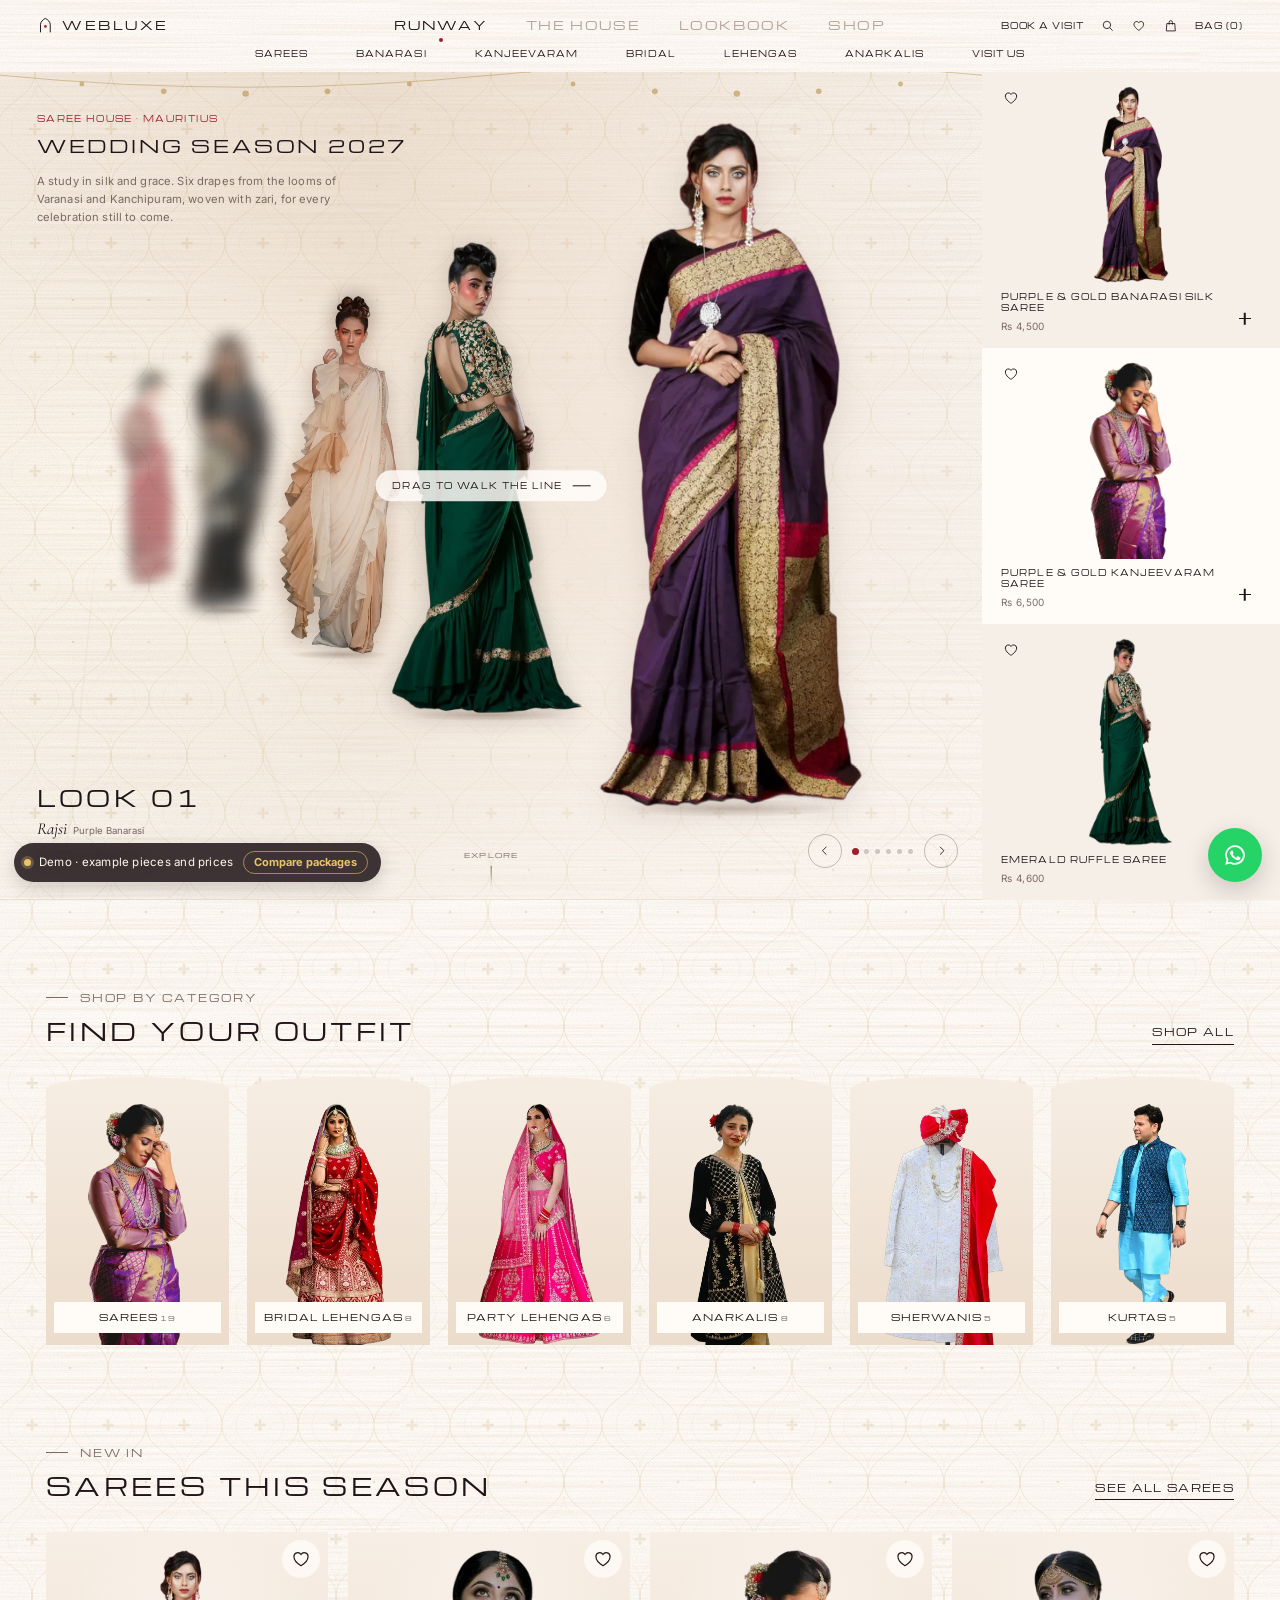
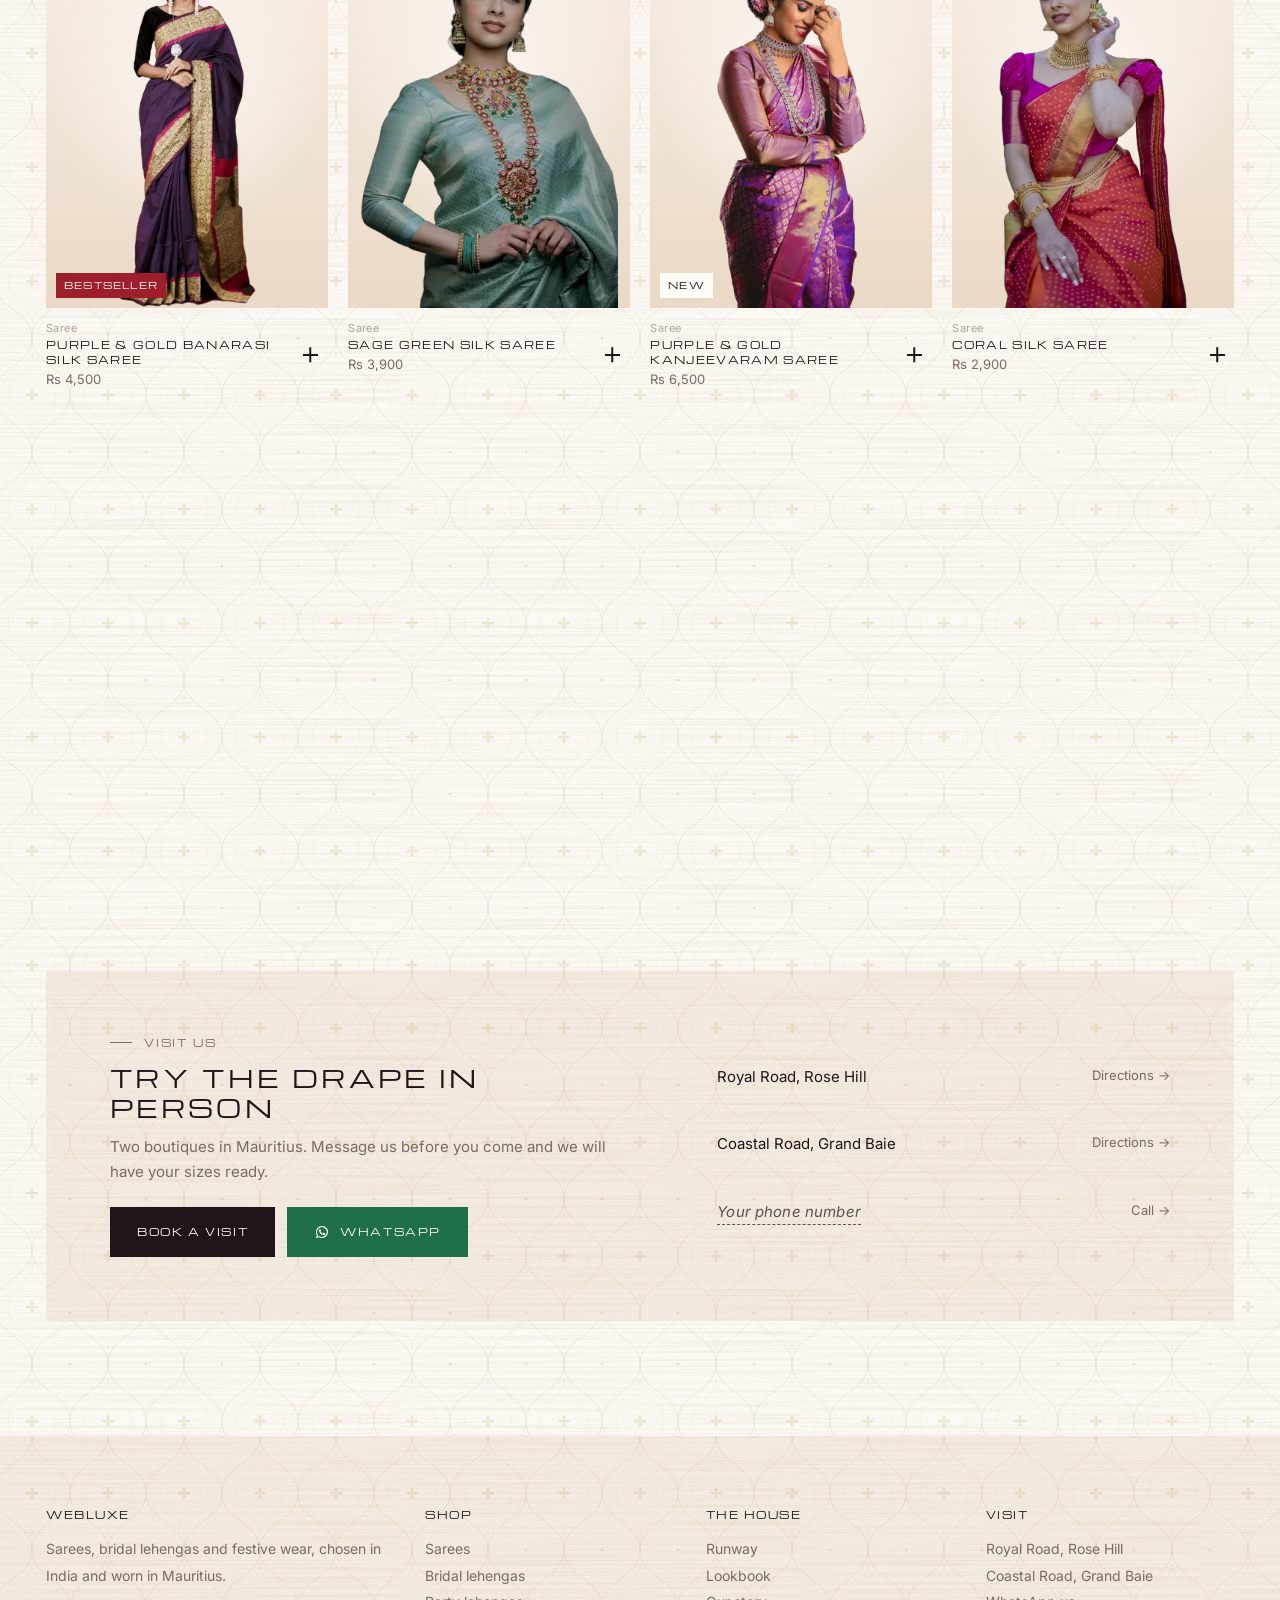
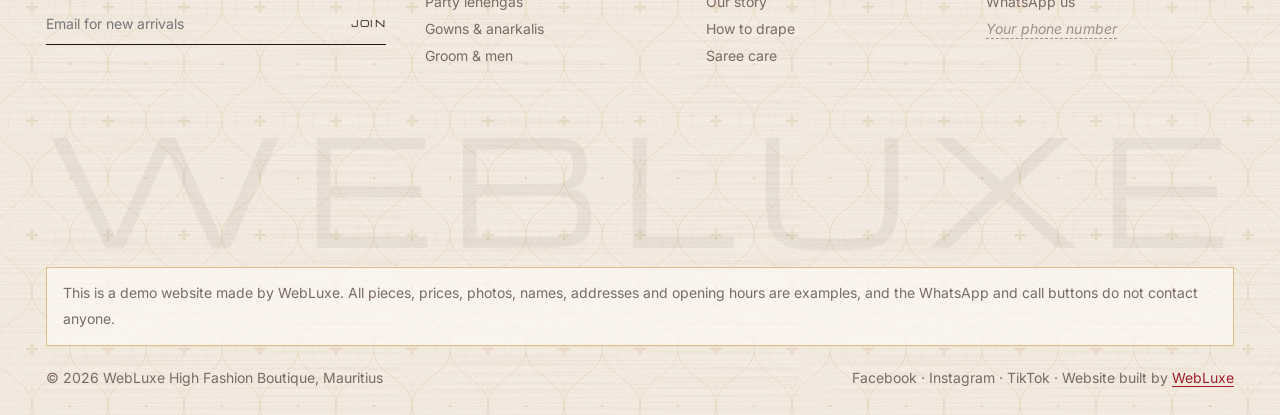
==== index.html @ 3e33f8d2 "WebLuxe High Fashion Boutique: signature demo Clothing-shop demo site for WebLuxe. All pieces, price" ====
<!doctype html>
<html lang="en">
<head>
<meta charset="utf-8">

<meta name="viewport" content="width=device-width,initial-scale=1,viewport-fit=cover">
<title>WebLuxe High Fashion Boutique | Saree House · Wedding Season 2027 Runway</title>
<meta name="description" content="A runway of sarees where six looks stand in a line into the distance and every drag brings the next one to the front. Banarasi, Kanjeevaram and silk sarees from WebLuxe, Mauritius.">
<meta name="theme-color" content="#fffcf8">
<meta property="og:title" content="WebLuxe High Fashion Boutique | Saree House · Wedding Season 2027 Runway">
<meta property="og:description" content="A runway of sarees where six looks stand in a line into the distance and every drag brings the next one to the front. Banarasi, Kanjeevaram and silk sarees from WebLuxe, Mauritius.">
<meta property="og:image" content="https://images.unsplash.com/photo-1721324807083-e9ddaa99310e?auto=format&fit=crop&w=1200&q=80">
<link rel="icon" href="data:image/svg+xml,%3Csvg xmlns='http://www.w3.org/2000/svg' viewBox='0 0 64 64'%3E%3Crect width='64' height='64' fill='%23fffcf8'/%3E%3Cpath d='M14 58V30C14 19 22 11 32 5c10 6 18 14 18 25v28' fill='none' stroke='%231f1418' stroke-width='3'/%3E%3Ccircle cx='32' cy='36' r='5' fill='%239e1f2c'/%3E%3C/svg%3E">
<link rel="preconnect" href="https://fonts.googleapis.com">
<link rel="preconnect" href="https://fonts.gstatic.com" crossorigin>
<link rel="preconnect" href="https://images.unsplash.com">
<link href="https://fonts.googleapis.com/css2?family=Cormorant+Garamond:ital,wght@0,500;1,500&family=Inter:wght@400;500&family=Michroma&display=swap" rel="stylesheet">
<link rel="stylesheet" href="assets/css/site.css">
<link rel="stylesheet" href="assets/css/fx.css">
<link rel="stylesheet" href="assets/css/tiers.css">
<style>
/* Runway: a line of saree looks */
.page{height:100svh;min-height:520px;max-height:1100px;display:grid;grid-template-rows:auto 1fr;background:var(--paper)}
main{position:relative;display:grid;grid-template-columns:1fr calc(372*var(--u));min-height:0}
.stage{position:relative;overflow:hidden;min-width:0;touch-action:pan-y;user-select:none;-webkit-user-select:none;cursor:none;outline:none;
  background:radial-gradient(60% 55% at 10% 52%,rgba(255,250,242,.9),transparent 70%),linear-gradient(transparent 60%,rgba(255,252,248,.72) 100%),linear-gradient(90deg,#f6ede3 0%,#efe2d4 38%,#f4e9de 62%,#faf4ee 100%)}
.stage:focus-visible{box-shadow:inset 0 0 0 2px var(--ink)}
.floor{position:absolute;left:0;right:0;bottom:0;height:42%;pointer-events:none;opacity:.5;
  background:repeating-linear-gradient(90deg,transparent 0 calc(120*var(--u)),rgba(176,138,62,.14) calc(120*var(--u)) calc(121*var(--u)));
  transform:perspective(calc(500*var(--u))) rotateX(62deg);transform-origin:12% 0;-webkit-mask:linear-gradient(transparent,#000 30%,#000 60%,transparent);mask:linear-gradient(transparent,#000 30%,#000 60%,transparent)}
.toran{position:absolute;left:0;right:0;top:0;height:calc(40*var(--u));pointer-events:none;color:var(--zari);opacity:.55}
.toran svg{width:100%;height:100%;display:block}
.line{position:absolute;inset:0;z-index:1}
.m{position:absolute;left:0;top:0;transform-origin:0 0;will-change:transform;cursor:none}
.m .a{position:absolute;inset:0;border-radius:50% 50% 0 0/29% 29% 0 0;overflow:hidden;background:#e8d9c8;box-shadow:0 30px 60px -30px rgba(70,40,30,.35)}
.m .a img{width:100%;height:100%;object-fit:cover;pointer-events:none;-webkit-user-drag:none;transition:opacity .8s}
.m .a img:not(.ok){opacity:0}
.m .a:after{content:"";position:absolute;inset:2.4%;border:2px solid rgba(255,238,205,.75);border-radius:50% 50% 0 0/28% 28% 0 0;border-bottom:0;pointer-events:none}
.m:before{content:"";position:absolute;left:4%;right:4%;bottom:-1.8%;height:3.6%;border-radius:50%;background:radial-gradient(closest-side,rgba(90,60,45,.28),transparent)}
.intro{position:absolute;z-index:2;left:calc(46*var(--u));top:calc(36*var(--u));width:calc(390*var(--u));pointer-events:none}
.intro .k{font-size:calc(9.5*var(--u));letter-spacing:.18em;color:var(--kumkum);margin-bottom:calc(12*var(--u))}
.intro h2{font-weight:400;font-size:calc(22*var(--u));line-height:1.2;letter-spacing:.16em;white-space:nowrap}
.intro p{margin-top:calc(16*var(--u));font-size:calc(14*var(--u));line-height:1.62;letter-spacing:.012em;color:var(--mid)}
.tag{position:absolute;z-index:2;left:calc(46*var(--u));bottom:calc(44*var(--u))}
.look{display:flex;font-size:calc(29*var(--u));line-height:calc(38*var(--u));letter-spacing:.14em;gap:.5em;pointer-events:none}
.win{height:calc(38*var(--u));overflow:hidden}
.roll{display:block;will-change:transform}
.roll b{display:block;font-weight:400;height:calc(38*var(--u))}
.lname{margin-top:calc(8*var(--u));font-family:'Cormorant Garamond',Georgia,serif;font-style:italic;font-size:calc(21*var(--u));line-height:1.2;color:var(--ink);transition:opacity .35s,transform .45s var(--ease);pointer-events:none}
.lname.out{opacity:0;transform:translateY(6px)}
.lname small{font-family:Inter,sans-serif;font-style:normal;font-size:calc(12*var(--u));color:var(--mid);margin-left:.6em}
.shop{display:inline-block;margin-top:calc(13*var(--u));font-size:calc(9.5*var(--u));letter-spacing:.14em;padding-bottom:calc(4*var(--u));border-bottom:1px solid currentColor;transition:color .2s}
.shop:hover{color:var(--kumkum)}
.ctrl{position:absolute;z-index:3;right:calc(30*var(--u));bottom:calc(40*var(--u));display:flex;align-items:center;gap:calc(14*var(--u));font-size:calc(9.5*var(--u));letter-spacing:.14em;cursor:auto}
.ctrl button{width:calc(40*var(--u));height:calc(40*var(--u));min-width:34px;min-height:34px;border:1px solid rgba(31,20,24,.25);border-radius:50%;display:grid;place-items:center;transition:background .2s,color .2s,border-color .2s}
.ctrl button:hover{background:var(--ink);color:var(--paper);border-color:var(--ink)}
.ctrl svg{width:42%;height:42%;fill:none;stroke:currentColor;stroke-width:1.6}
.dots{display:flex;gap:6px}
.dots i{width:5px;height:5px;border-radius:50%;background:rgba(31,20,24,.2);transition:background .3s,transform .3s}
.dots i.on{background:var(--kumkum);transform:scale(1.4)}
.hint{position:absolute;z-index:3;left:50%;top:50%;transform:translate(-50%,-50%);font-size:calc(9.5*var(--u));letter-spacing:.18em;color:var(--ink);background:rgba(255,252,248,.85);padding:10px 16px;border-radius:99px;pointer-events:none;transition:opacity .6s;white-space:nowrap;display:flex;gap:10px;align-items:center}
.hint.gone{opacity:0}
.hint i{width:18px;height:1px;background:currentColor;position:relative;animation:nudge 1.6s ease-in-out infinite}
@keyframes nudge{50%{transform:translateX(6px)}}
.ring{position:absolute;z-index:4;left:0;top:0;width:calc(46*var(--u));height:calc(46*var(--u));margin:calc(-23*var(--u)) 0 0 calc(-23*var(--u));border:calc(2.5*var(--u)) solid var(--ink);border-radius:99px;pointer-events:none;opacity:0;
  display:grid;place-items:center;font-family:Michroma,sans-serif;font-size:calc(8*var(--u));letter-spacing:.14em;color:var(--ink);
  transition:width .22s var(--ease),height .22s var(--ease),margin .22s var(--ease),opacity .2s,border-color .2s}
.ring.show{opacity:1}
.ring span{opacity:0;transition:opacity .2s}
.ring.drag{width:calc(84*var(--u));height:calc(34*var(--u));margin:calc(-17*var(--u)) 0 0 calc(-42*var(--u))}
.ring.view{width:calc(70*var(--u));height:calc(70*var(--u));margin:calc(-35*var(--u)) 0 0 calc(-35*var(--u));border-color:var(--kumkum)}
.ring.view span{opacity:1}
.rail{position:relative;overflow:hidden;background:#f6efe7;min-height:0;touch-action:none}
.card{position:absolute;left:0;top:0;width:100%;display:flex;flex-direction:column;padding:calc(18*var(--u)) calc(24*var(--u)) calc(18*var(--u));will-change:transform;background:#f6efe7}
.card.alt{background:var(--paper)}
.card .fav{left:calc(16*var(--u));top:calc(12*var(--u));right:auto;width:calc(36*var(--u));height:calc(36*var(--u));min-width:32px;min-height:32px}
.card .fav svg{width:calc(20*var(--u));height:calc(20*var(--u))}
.shot{flex:1;min-height:0;display:block;position:relative;margin:0 calc(34*var(--u))}
.shot img{position:absolute;inset:0;width:100%;height:100%;object-fit:cover;border-radius:50% 50% 0 0/34% 34% 0 0;-webkit-user-drag:none;transition:transform .8s var(--ease)}
.shot:hover img{transform:scale(1.03)}
.card .meta{display:grid;grid-template-columns:1fr auto;align-items:end;margin-top:calc(10*var(--u))}
.card .meta h3{font-weight:400;font-size:calc(9.5*var(--u));letter-spacing:.14em;line-height:1.5}
.card .meta span{display:block;grid-column:1;margin-top:calc(6*var(--u));font-size:calc(12.5*var(--u));color:var(--mid);letter-spacing:.03em}
.card .add{grid-row:1/3;width:calc(30*var(--u));height:calc(30*var(--u));min-width:30px;min-height:30px}
.card .add:before,.card .add:after{width:calc(15*var(--u));margin-left:calc(-7.5*var(--u))}
.wait{position:fixed;inset:0;z-index:60;background:#f6ede3;transition:opacity .6s,visibility 0s .6s;display:grid;place-items:center;pointer-events:none}
.wait.gone{opacity:0;visibility:hidden}
.wait div{text-align:center;font-size:13px;letter-spacing:.28em}
.wait svg{width:46px;height:46px;margin:0 auto 18px;color:var(--ink)}
.wait em{display:block;width:120px;height:1px;margin:18px auto 0;background:rgba(31,20,24,.12);overflow:hidden;position:relative}
.wait em:after{content:"";position:absolute;inset:0;background:var(--kumkum);transform-origin:0;animation:load 1.6s var(--ease) infinite}
@keyframes load{0%{transform:scaleX(0)}60%{transform:scaleX(1)}100%{transform:scaleX(1);opacity:0}}
@media (max-width:820px){
  main{grid-template-columns:1fr;grid-template-rows:1fr 200px}
  .stage,.m{cursor:auto}.ring{display:none}
  .toran{height:26px}
  .intro{left:16px;top:16px;width:calc(100% - 32px)}
  .intro .k{font-size:9px;margin-bottom:8px}
  .intro h2{font-size:16px;white-space:normal;max-width:12em}
  .intro p{display:none}
  .tag{left:16px;bottom:16px}
  .look{font-size:22px;line-height:30px}.win,.roll b{height:30px}
  .lname{font-size:19px;margin-top:4px}.lname small{display:none}
  .shop{font-size:9px;margin-top:10px;padding:8px 0 4px}
  .ctrl{right:12px;bottom:14px;gap:10px}
  .ctrl .dots{display:none}
  .ctrl button{width:40px;height:40px;background:rgba(255,252,248,.7)}
  .hint{font-size:9px;top:46%}
  .card{width:164px;height:100%;padding:12px 10px 12px}
  .card .fav{left:6px;top:6px}
  .shot{margin:0 10px}
  .card .meta h3{font-size:8.5px}
  .card .meta span{font-size:12px}
}
@media (max-width:820px) and (max-height:640px){main{grid-template-rows:1fr 170px}.card{width:140px}}
@media (min-width:821px) and (max-height:620px){.intro p{display:none}}

.cue{position:absolute;z-index:3;left:50%;bottom:calc(16*var(--u));transform:translateX(-50%);display:flex;flex-direction:column;align-items:center;gap:6px;font-size:calc(8.5*var(--u));letter-spacing:.18em;color:var(--mid);cursor:pointer}
.cue i{width:1px;height:calc(26*var(--u));background:linear-gradient(var(--mid),transparent);animation:cue 1.8s ease-in-out infinite}
@keyframes cue{0%{transform:scaleY(0);transform-origin:top}50%{transform:scaleY(1);transform-origin:top}51%{transform-origin:bottom}100%{transform:scaleY(0);transform-origin:bottom}}
.tag .shop{display:inline-flex;align-items:center;gap:.8em}
@media (max-width:820px){
  .page{height:calc(100svh - var(--tab));min-height:480px}
  .rail{touch-action:pan-y}
  .cue{display:none}
  .tag .shop{background:var(--ink);color:var(--paper);border:0;padding:12px 16px;margin-top:12px;font-size:9px}
}
.hint-m{display:none}
@media (max-width:820px){.hint-d{display:none}.hint-m{display:inline}}
/* a cut-out model stands on the line  */
.m.cut .ci{display:block;position:relative;width:100%;height:100%;object-fit:contain;object-position:50% 100%;pointer-events:none;-webkit-user-drag:none;
  filter:drop-shadow(0 18px 24px rgba(70,40,30,.12))}
.m.cut:before{left:10%;right:10%;bottom:-1.2%;height:2.6%}
.m.cut .cb{position:absolute;max-width:none;object-fit:fill;pointer-events:none;opacity:0;-webkit-user-drag:none}
.m.cut{will-change:transform}
.shot img.cutimg{border-radius:0;transform-origin:50% 100%}
.card .shot:has(.cutimg){background:none}
</style>
</head>
<body data-page="runway">
<div class="page">
  <a class="skip" href="#content">Skip to content</a>
<header class="hdr">
    <div class="r1">
      <a class="brand wide" href="index.html" aria-label="WebLuxe High Fashion Boutique, home"><svg viewBox="0 0 24 24" aria-hidden="true"><path d="M5 22V11c0-4 3.2-7 7-9 3.8 2 7 5 7 9v11" fill="none" stroke="currentColor" stroke-width="1.4"/><circle cx="12" cy="13.5" r="1.9" fill="#9e1f2c"/></svg>WebLuxe</a>
      <nav class="tabs wide" aria-label="Sections"><a class="on" aria-current="page" href="index.html">Runway</a><a href="house.html">The House</a><a href="lookbook.html">Lookbook</a><a href="shop.html">Shop</a></nav>
      <div class="acct wide">
        <a class="hide-m" href="visit.html">Book a visit</a>
        <button class="search-btn" aria-label="Search sarees"><svg viewBox="0 0 24 24"><circle cx="10.5" cy="10.5" r="6.5"/><path d="m15.5 15.5 5 5"/></svg></button>
        <a class="hide-m" href="bag.html#saved" aria-label="Saved pieces"><svg viewBox="0 0 24 24"><path d="M12 20S3.5 15 3.5 9A4.6 4.6 0 0 1 12 6.6 4.6 4.6 0 0 1 20.5 9C20.5 15 12 20 12 20Z"/></svg></a>
        <a class="hide-m" href="bag.html" aria-label="Bag"><svg viewBox="0 0 24 24"><path d="M5 8h14l1 13H4Z"/><path d="M9 10V6a3 3 0 0 1 6 0v4"/></svg></a>
        <a class="cartlink" href="bag.html">Bag (<b data-cart>0</b>)</a>
        <button class="menu-btn" aria-label="Open menu" aria-expanded="false" aria-controls="drawer"><i></i><i></i></button>
      </div>
    </div>
    <nav class="r2 wide" aria-label="Departments"><a href="shop.html?f=saree">Sarees</a><a href="shop.html?q=banarasi">Banarasi</a><a href="shop.html?q=kanjeevaram">Kanjeevaram</a><a href="shop.html?f=bridal">Bridal</a><a href="shop.html?f=lehenga">Lehengas</a><a href="shop.html?f=gown">Anarkalis</a><a href="visit.html">Visit us</a></nav>
</header>
  <main id="content">
    <section class="stage" id="stage" aria-roledescription="carousel" aria-label="Runway looks. Drag, scroll or use the arrow keys to change look." tabindex="0">
      <div class="floor" aria-hidden="true"></div>
      <div class="toran" aria-hidden="true"><svg viewBox="0 0 1200 40" preserveAspectRatio="none"><path d="M0 4 Q300 34 600 4 T1200 4" fill="none" stroke="currentColor" stroke-width="1"/><g fill="currentColor"><circle cx="100" cy="15" r="3"/><circle cx="200" cy="24" r="3.5"/><circle cx="300" cy="27" r="4"/><circle cx="400" cy="24" r="3.5"/><circle cx="500" cy="15" r="3"/><circle cx="700" cy="15" r="3"/><circle cx="800" cy="24" r="3.5"/><circle cx="900" cy="27" r="4"/><circle cx="1000" cy="24" r="3.5"/><circle cx="1100" cy="15" r="3"/></g></svg></div>
      <div class="line" id="line"></div>
      <div class="intro">
        <p class="k wide">Saree House · Mauritius</p>
        <h2 class="wide">Wedding Season 2027</h2>
        <p>A study in silk and grace. Six drapes from the looms of Varanasi and Kanchipuram, woven with zari, for every celebration still to come.</p>
      </div>
      <div class="tag">
        <div class="look wide" aria-live="polite" aria-atomic="true"><span>Look</span><span class="win"><span class="roll" id="roll"></span></span></div>
        <p class="lname" id="lname"></p>
        <a class="shop wide" id="shopLook" href="lookbook.html#look-1">Shop the look <span aria-hidden="true">&rarr;</span></a>
      </div>
      <div class="ctrl wide">
        <button id="prev" aria-label="Previous look"><svg viewBox="0 0 24 24"><path d="M15 5l-7 7 7 7"/></svg></button>
        <div class="dots" id="dots" aria-hidden="true"></div>
        <button id="next" aria-label="Next look"><svg viewBox="0 0 24 24"><path d="M9 5l7 7-7 7"/></svg></button>
      </div>
      <div class="hint wide" id="hint" aria-hidden="true"><span class="hint-d">Drag to walk the line</span><span class="hint-m">Swipe for the next look</span> <i></i></div>
      <a class="cue wide" href="#explore" aria-label="Scroll to explore">Explore<i></i></a>
      <div class="ring" id="ring" aria-hidden="true"><span>View</span></div>
    </section>
    <aside class="rail" id="rail" aria-label="Pieces in this look"></aside>
  </main>
</div>
<div class="explore" id="explore">
  <div class="wrap">
    <div class="ex-head"><div><p class="eyebrow">Shop by category</p><h2 class="h2">Find your outfit</h2></div><a class="link" href="shop.html">Shop all</a></div>
    <div class="cats" id="cats"></div>
  </div>
  <div class="wrap" style="margin-top:clamp(56px,8vw,100px)">
    <div class="ex-head"><div><p class="eyebrow">New in</p><h2 class="h2">Sarees this season</h2></div><a class="link" href="shop.html?f=saree">See all sarees</a></div>
    <div class="strip" id="strip"></div>
  </div>
  <div class="wrap">
    <section class="visit-band" aria-labelledby="vb">
      <div><p class="eyebrow">Visit us</p><h2 class="h2" id="vb" style="margin-top:12px">Try the drape in person</h2>
        <p class="copy" style="margin-top:12px">Two boutiques in Mauritius. Message us before you come and we will have your sizes ready.</p>
        <div class="row"><a class="btn" href="visit.html">Book a visit</a><a class="btn wa" href="https://wa.me/" target="_blank" rel="noopener"><svg viewBox="0 0 24 24" aria-hidden="true"><path fill="currentColor" d="M12 3a9 9 0 0 0-7.8 13.5L3 21l4.6-1.2A9 9 0 1 0 12 3Zm0 16.4a7.4 7.4 0 0 1-3.8-1l-.3-.2-2.7.7.7-2.6-.2-.3A7.4 7.4 0 1 1 12 19.4Zm4.1-5.5c-.2-.1-1.3-.7-1.5-.7s-.4-.1-.5.1-.6.7-.7.9-.3.2-.5 0a6 6 0 0 1-3-2.6c-.2-.4.2-.4.7-1.3a.4.4 0 0 0 0-.4l-.7-1.6c-.2-.4-.4-.4-.5-.4h-.5a.9.9 0 0 0-.6.3 2.7 2.7 0 0 0-.8 2 4.6 4.6 0 0 0 1 2.4 10.6 10.6 0 0 0 4 3.6c1.5.6 2.1.7 2.8.6a2.4 2.4 0 0 0 1.6-1.1 2 2 0 0 0 .1-1.1c0-.2-.2-.2-.4-.3Z"/></svg> WhatsApp</a></div></div>
      <ul><li><span>Royal Road, Rose Hill</span><a href="https://www.google.com/maps/search/?api=1&query=Rose+Hill+Mauritius" target="_blank" rel="noopener">Directions &rarr;</a></li>
        <li><span>Coastal Road, Grand Baie</span><a href="https://www.google.com/maps/search/?api=1&query=Grand+Baie+Mauritius" target="_blank" rel="noopener">Directions &rarr;</a></li>
        <li><span class="ph-num">Your phone number</span><a href="tel:">Call &rarr;</a></li></ul>
    </section>
  </div>
</div>
<footer class="foot">
    <div class="wrap">
        <div class="cols">
            <div>
                <h4>WebLuxe</h4>
                <p>Sarees, bridal lehengas and festive wear, chosen in India and worn in Mauritius.</p>
                <form class="news" novalidate><label class="sr" for="nl">Email for new arrivals</label><input id="nl" type="email" placeholder="Email for new arrivals"><button>Join</button></form>
            </div>
            <div><h4>Shop</h4><ul><li><a href="shop.html?f=saree">Sarees</a></li><li><a href="shop.html?f=bridal">Bridal lehengas</a></li><li><a href="shop.html?f=lehenga">Party lehengas</a></li><li><a href="shop.html?f=gown">Gowns &amp; anarkalis</a></li><li><a href="shop.html?f=groom">Groom &amp; men</a></li></ul></div>
            <div><h4>The House</h4><ul><li><a href="index.html">Runway</a></li><li><a href="lookbook.html">Lookbook</a></li><li><a href="house.html">Our story</a></li><li><a href="house.html#drapes">How to drape</a></li><li><a href="house.html#care">Saree care</a></li></ul></div>
            <div><h4>Visit</h4><ul><li><a href="visit.html">Royal Road, Rose Hill</a></li><li><a href="visit.html">Coastal Road, Grand Baie</a></li><li><a href="https://wa.me/" target="_blank" rel="noopener">WhatsApp us</a></li><li><a href="tel:"><span class="ph-num">Your phone number</span></a></li></ul></div>
        </div>
        <p class="word" aria-hidden="true">WebLuxe</p>
        <p class="demo-note">This is a demo website made by WebLuxe. All pieces, prices, photos, names, addresses and opening hours are examples, and the WhatsApp and call buttons do not contact anyone.</p>
        <div class="base"><p>&copy; <span data-year>2026</span> WebLuxe High Fashion Boutique, Mauritius</p><p><a href="https://www.facebook.com/" target="_blank" rel="noopener">Facebook</a> · <a href="https://www.instagram.com/" target="_blank" rel="noopener">Instagram</a> · <a href="https://www.tiktok.com/" target="_blank" rel="noopener">TikTok</a> · Website built by <a class="credit" href="https://webluxe.github.io/WebLuxe/" target="_blank" rel="noopener">WebLuxe</a></p></div>
    </div>
</footer>
<a class="wa-float" href="https://wa.me/" target="_blank" rel="noopener" aria-label="Chat on WhatsApp"><svg viewBox="0 0 24 24" aria-hidden="true"><path fill="currentColor" d="M12 3a9 9 0 0 0-7.8 13.5L3 21l4.6-1.2A9 9 0 1 0 12 3Zm0 16.4a7.4 7.4 0 0 1-3.8-1l-.3-.2-2.7.7.7-2.6-.2-.3A7.4 7.4 0 1 1 12 19.4Zm4.1-5.5c-.2-.1-1.3-.7-1.5-.7s-.4-.1-.5.1-.6.7-.7.9-.3.2-.5 0a6 6 0 0 1-3-2.6c-.2-.4.2-.4.7-1.3a.4.4 0 0 0 0-.4l-.7-1.6c-.2-.4-.4-.4-.5-.4h-.5a.9.9 0 0 0-.6.3 2.7 2.7 0 0 0-.8 2 4.6 4.6 0 0 0 1 2.4 10.6 10.6 0 0 0 4 3.6c1.5.6 2.1.7 2.8.6a2.4 2.4 0 0 0 1.6-1.1 2 2 0 0 0 .1-1.1c0-.2-.2-.2-.4-.3Z"/></svg></a>
<div class="wait" id="wait" aria-hidden="true"><i class="wl"></i><i class="wr"></i><div class="wc"><svg viewBox="0 0 24 24"><path d="M5 22V11c0-4 3.2-7 7-9 3.8 2 7 5 7 9v11" fill="none" stroke="currentColor" stroke-width="1.1"/><circle cx="12" cy="13.5" r="1.9" fill="#9e1f2c"/></svg><span class="wide wword">WebLuxe</span><em></em></div></div>
<nav class="drawer" id="drawer" aria-label="Menu" aria-hidden="true">
    <div class="big"><a class="wide on" href="index.html">Runway<small>Six looks</small></a><a class="wide" href="house.html">The House<small>Our story & craft</small></a><a class="wide" href="lookbook.html">Lookbook<small>Wedding Season 2027</small></a><a class="wide" href="shop.html">Shop<small>Every saree</small></a><a class="wide" href="visit.html">Visit us<small>Two boutiques</small></a></div>
    <div class="small"><a class="wide" href="shop.html?q=banarasi">Banarasi</a><a class="wide" href="shop.html?q=kanjeevaram">Kanjeevaram</a><a class="wide" href="shop.html?f=bridal">Bridal</a><a class="wide" href="shop.html?f=lehenga">Lehengas</a><a class="wide" href="shop.html?f=gown">Anarkalis</a></div>
    <div class="dfoot">
        <a href="https://wa.me/" target="_blank" rel="noopener">WhatsApp us</a>
        <span>Royal Road, Rose Hill · Coastal Road, Grand Baie</span>
    </div>
</nav>
<div class="search" id="search" aria-hidden="true">
    <form action="shop.html" role="search">
        <label class="wide" for="sq">Search the saree house</label>
        <div class="row"><input id="sq" name="q" type="search" placeholder="Banarasi, red, bridal lehenga…" autocomplete="off"><button class="x" type="button" aria-label="Close search"><svg viewBox="0 0 24 24" class="ico"><path d="M6 6l12 12M18 6 6 18"/></svg></button></div>
        <div class="hint"><a href="shop.html?f=saree">Sarees</a><a href="shop.html?q=banarasi">Banarasi</a><a href="shop.html?q=kanjeevaram">Kanjeevaram</a><a href="shop.html?f=bridal">Bridal lehengas</a><a href="shop.html?f=gown">Anarkalis</a><a href="shop.html?f=groom">Sherwanis</a></div>
    </form>
</div>
<div class="toast" id="toast" role="status" aria-live="polite"></div>
<nav class="tabbar" aria-label="Main"><a href="index.html" class="on" aria-current="page"><svg viewBox="0 0 24 24" aria-hidden="true"><path d="M5 21V10.5C5 6.5 8.2 4 12 2.5c3.8 1.5 7 4 7 8V21"/><circle cx="12" cy="12.5" r="1.6" fill="currentColor" stroke="none"/></svg><span>Home</span></a><a href="shop.html"><svg viewBox="0 0 24 24" aria-hidden="true"><path d="M4 4h7v9H4zM13 4h7v5h-7zM13 11h7v9h-7zM4 15h7v5H4z"/></svg><span>Shop</span></a><a href="lookbook.html"><svg viewBox="0 0 24 24" aria-hidden="true"><path d="M12 3c2.5 3 2.5 6 0 9-2.5-3-2.5-6 0-9Z"/><path d="M12 12c3 2.5 6 2.5 9 0-3-2.5-6-2.5-9 0Z"/><path d="M12 12c-3 2.5-6 2.5-9 0 3-2.5 6-2.5 9 0Z"/><path d="M12 12v9"/></svg><span>Looks</span></a><a href="visit.html"><svg viewBox="0 0 24 24" aria-hidden="true"><path d="M12 21s-6-6.2-6-11a6 6 0 0 1 12 0c0 4.8-6 11-6 11Z"/><circle cx="12" cy="10" r="2.2"/></svg><span>Visit</span></a><a href="bag.html"><svg viewBox="0 0 24 24" aria-hidden="true"><path d="M5 8h14l1 13H4Z"/><path d="M9 10V6a3 3 0 0 1 6 0v4"/></svg><b data-cart>0</b><span>Bag</span></a></nav>
<script src="assets/js/cut.js"></script>
<script src="assets/js/data.js"></script>
<script src="assets/js/site.js"></script>
<script src="assets/js/fx.js"></script>
<script src="assets/js/tiers.js"></script>
<script src="assets/js/runway.js"></script>
</body>
</html>
---- assets/css/site.css ----
/* =============================================================================
   WebLuxe High Fashion Boutique: shared styles for every page
   --u is one design
   pixel on a 1600 x 900 board.
   ============================================================================= */
:root{
  --u:max(.8px,min(calc(100vw/1600),calc(100vh/900)));
  --ink:#1f1418;--mid:#7b6a64;--dim:#b2a39b;--line:#ece1d6;--haze:#f6eee5;--paper:#fffcf8;
  --kumkum:#9e1f2c;--zari:#b08a3e;--zari-l:#d9bf86;--rose:#d8a7a0;
  --gut:clamp(16px,4vw,46px);--max:1320px;
  --ease:cubic-bezier(.2,.8,.2,1);
}
*{box-sizing:border-box;margin:0;padding:0}
html{background:var(--paper);-webkit-text-size-adjust:100%}
body{font-family:Inter,system-ui,sans-serif;color:var(--ink);background:var(--paper);-webkit-font-smoothing:antialiased;line-height:1.5}
img{display:block;max-width:100%}
a{color:inherit;text-decoration:none}
button,input,select,textarea{font:inherit;color:inherit}
button{background:none;border:0;cursor:pointer}
ul,ol{list-style:none}
.wide{font-family:Michroma,sans-serif;text-transform:uppercase}
.serif{font-family:'Cormorant Garamond',Georgia,serif;font-weight:500}
.sr{position:absolute;width:1px;height:1px;overflow:hidden;clip:rect(0 0 0 0);white-space:nowrap}
button:focus-visible,a:focus-visible,input:focus-visible,select:focus-visible,textarea:focus-visible,[tabindex]:focus-visible{outline:2px solid var(--ink);outline-offset:3px}
.skip{position:fixed;left:12px;top:-60px;z-index:99;background:var(--ink);color:var(--paper);padding:10px 14px;font-size:13px}
.skip:focus{top:12px}

/* ------------------------------------------------------------------ header */
.hdr{position:relative;z-index:30;background:var(--paper);padding:calc(20*var(--u)) calc(46*var(--u)) calc(15*var(--u))}
.hdr.stick{position:sticky;top:0;transition:box-shadow .3s}
.hdr.stick.scrolled{box-shadow:0 1px 0 var(--line)}
.r1{display:grid;grid-template-columns:1fr auto 1fr;align-items:center}
.brand{font-size:calc(15.5*var(--u));letter-spacing:.2em;display:inline-flex;align-items:center;gap:.7em;justify-self:start}
.brand svg{width:1.35em;height:1.35em;flex:none}
.tabs{display:flex;gap:calc(48*var(--u));font-size:calc(14.5*var(--u));letter-spacing:.14em;color:var(--dim)}
.tabs a{transition:color .25s;position:relative}
.tabs a:hover,.tabs .on{color:var(--ink)}
.tabs .on:after{content:"";position:absolute;left:50%;bottom:-.7em;width:4px;height:4px;margin-left:-2px;border-radius:50%;background:var(--kumkum)}
.acct{justify-self:end;display:flex;align-items:center;gap:calc(22*var(--u));font-size:calc(9.5*var(--u));letter-spacing:.12em}
.acct svg{width:calc(17*var(--u));height:calc(17*var(--u));fill:none;stroke:currentColor;stroke-width:1.5;display:block}
.acct a,.acct button{transition:color .2s}
.acct a:hover,.acct button:hover{color:var(--kumkum)}
.cartlink b{font-weight:400;display:inline-block}
.cartlink b.bump{animation:bump .5s var(--ease)}
@keyframes bump{40%{transform:scale(1.6);color:var(--kumkum)}}
.menu-btn{display:none;width:40px;height:40px;position:relative;margin-right:-8px}
.menu-btn i{position:absolute;left:10px;right:10px;height:1.5px;background:currentColor;transition:transform .35s var(--ease)}
.menu-btn i:first-child{top:16px}.menu-btn i:last-child{top:23px}
.menu-open .menu-btn i:first-child{transform:translateY(3.5px) rotate(45deg)}
.menu-open .menu-btn i:last-child{transform:translateY(-3.5px) rotate(-45deg)}
.r2{display:flex;justify-content:center;gap:calc(60*var(--u));margin-top:calc(17*var(--u));font-size:calc(9.5*var(--u));letter-spacing:.14em}
.r2 a{transition:color .2s}.r2 a:hover,.r2 .on{color:var(--kumkum)}

/* ------------------------------------------------------------------ mobile drawer + search */
.drawer{position:fixed;inset:0;z-index:25;background:var(--paper);padding:calc(76px + env(safe-area-inset-top)) 16px calc(28px + env(safe-area-inset-bottom));display:flex;flex-direction:column;overflow-y:auto;
  clip-path:inset(0 0 100% 0);visibility:hidden;transition:clip-path .55s cubic-bezier(.7,0,.2,1),visibility 0s .55s}
.menu-open .drawer{clip-path:inset(0 0 0 0);visibility:visible;transition:clip-path .55s cubic-bezier(.7,0,.2,1)}
.menu-open{overflow:hidden}
.drawer .big a{display:flex;justify-content:space-between;align-items:baseline;font-size:22px;letter-spacing:.14em;padding:16px 0;border-bottom:1px solid var(--line);
  opacity:0;transform:translateY(14px);transition:opacity .4s,transform .5s var(--ease)}
.drawer .big a small{font-family:Inter,sans-serif;font-size:11px;letter-spacing:.06em;color:var(--dim);text-transform:none}
.drawer .big .on{color:var(--kumkum)}
.menu-open .drawer .big a{opacity:1;transform:none}
.menu-open .drawer .big a:nth-child(2){transition-delay:.05s}.menu-open .drawer .big a:nth-child(3){transition-delay:.1s}
.menu-open .drawer .big a:nth-child(4){transition-delay:.15s}.menu-open .drawer .big a:nth-child(5){transition-delay:.2s}
.drawer .small{display:flex;flex-wrap:wrap;gap:10px;margin-top:26px}
.drawer .small a{font-size:10px;letter-spacing:.14em;padding:10px 14px;border:1px solid var(--line);border-radius:99px}
.drawer .dfoot{margin-top:auto;padding-top:28px;font-size:13px;color:var(--mid);display:grid;gap:6px}
.drawer .dfoot a{color:var(--ink)}

.search{position:fixed;inset:0;z-index:40;background:rgba(31,20,24,.38);backdrop-filter:blur(6px);-webkit-backdrop-filter:blur(6px);opacity:0;visibility:hidden;transition:opacity .3s,visibility 0s .3s}
.search.on{opacity:1;visibility:visible;transition:opacity .3s}
.search form{background:var(--paper);padding:calc(28px + env(safe-area-inset-top)) var(--gut) 30px;transform:translateY(-100%);transition:transform .45s var(--ease)}
.search.on form{transform:none}
.search label{display:block;font-size:10px;letter-spacing:.14em;color:var(--mid);margin-bottom:10px}
.search .row{display:flex;gap:12px;align-items:center;border-bottom:1px solid var(--ink);max-width:var(--max);margin:0 auto}
.search input{flex:1;min-width:0;border:0;background:none;font-size:clamp(20px,3vw,30px);padding:10px 0;outline:none;font-family:'Cormorant Garamond',Georgia,serif}
.search .hint{max-width:var(--max);margin:14px auto 0;display:flex;flex-wrap:wrap;gap:8px}
.search .hint a{font-size:12px;color:var(--mid);padding:6px 12px;border:1px solid var(--line);border-radius:99px}
.search .hint a:hover{color:var(--ink);border-color:var(--ink)}
.search .x{width:40px;height:40px;display:grid;place-items:center}
.search .x svg,.ico{width:20px;height:20px;fill:none;stroke:currentColor;stroke-width:1.5}

/* ------------------------------------------------------------------ toast */
.toast{position:fixed;left:50%;bottom:calc(22px + env(safe-area-inset-bottom));z-index:50;display:flex;align-items:center;gap:18px;background:var(--ink);color:var(--paper);
  padding:14px 18px 14px 20px;font-size:13px;border-radius:2px;transform:translate(-50%,140%);opacity:0;transition:transform .45s var(--ease),opacity .3s;width:max-content;max-width:calc(100vw - 32px)}
.toast.on{transform:translate(-50%,0);opacity:1}
.toast a{font-family:Michroma,sans-serif;font-size:9.5px;letter-spacing:.14em;text-transform:uppercase;border-bottom:1px solid currentColor;padding-bottom:2px;white-space:nowrap;color:var(--zari-l)}

/* ------------------------------------------------------------------ shared bits */
.wrap{max-width:var(--max);margin:0 auto;padding:0 var(--gut)}
.eyebrow{font-family:Michroma,sans-serif;text-transform:uppercase;font-size:10px;letter-spacing:.18em;color:var(--mid);display:flex;align-items:center;gap:12px}
.eyebrow:before{content:"";width:22px;height:1px;background:currentColor}
.h1{font-family:Michroma,sans-serif;text-transform:uppercase;font-weight:400;font-size:clamp(22px,3.2vw,40px);line-height:1.2;letter-spacing:.14em}
.h2{font-family:Michroma,sans-serif;text-transform:uppercase;font-weight:400;font-size:clamp(17px,2vw,24px);line-height:1.25;letter-spacing:.14em}
.lede{font-family:'Cormorant Garamond',Georgia,serif;font-size:clamp(20px,2.1vw,27px);line-height:1.4;color:var(--ink)}
.copy{font-size:15px;line-height:1.7;color:var(--mid);max-width:58ch}
.copy+.copy{margin-top:1em}
.btn{display:inline-flex;align-items:center;justify-content:center;gap:10px;height:50px;padding:0 26px;background:var(--ink);color:var(--paper);font-family:Michroma,sans-serif;text-transform:uppercase;
  font-size:10px;letter-spacing:.16em;border:1px solid var(--ink);transition:background .25s,color .25s,border-color .25s;white-space:nowrap}
.btn:hover{background:var(--kumkum);border-color:var(--kumkum)}
.btn.ghost{background:none;color:var(--ink)}
.btn.ghost:hover{background:var(--ink);color:var(--paper)}
.btn.wa{background:#1f6f4a;border-color:#1f6f4a}
.btn.wa:hover{background:#185a3c}
.btn svg{width:16px;height:16px}
.btn[disabled]{opacity:.4;pointer-events:none}
.link{font-family:Michroma,sans-serif;text-transform:uppercase;font-size:9.5px;letter-spacing:.14em;padding-bottom:4px;border-bottom:1px solid currentColor;transition:color .2s}
.link:hover{color:var(--kumkum)}
.arch{border-radius:50% 50% 0 0/37.5% 37.5% 0 0;overflow:hidden;background:var(--haze);position:relative}
.arch img{width:100%;height:100%;object-fit:cover}
.motif{display:block;width:100%;height:14px;color:var(--zari);opacity:.55}
.page-top{padding-top:clamp(28px,5vw,64px);padding-bottom:clamp(22px,3vw,36px)}
.crumbs{font-size:12px;color:var(--dim);display:flex;gap:8px;flex-wrap:wrap;margin-bottom:18px}
.crumbs a:hover{color:var(--ink)}
.reveal{opacity:0;transform:translateY(24px);transition:opacity .8s,transform 1s var(--ease)}
.reveal.in{opacity:1;transform:none}
.no-js .reveal{opacity:1;transform:none}

/* product card */
.grid{display:grid;grid-template-columns:repeat(auto-fill,minmax(230px,1fr));gap:clamp(14px,2vw,28px) clamp(12px,1.6vw,22px)}
.pc{position:relative;display:flex;flex-direction:column}
.pc .ph{position:relative;display:block;aspect-ratio:3/4;overflow:hidden;background:var(--haze)}
.pc .ph img{width:100%;height:100%;object-fit:cover;transition:transform 1.2s var(--ease),opacity .5s}
.pc .ph .b{position:absolute;inset:0;opacity:0}
.pc:hover .ph img{transform:scale(1.045)}
.pc:hover .ph .b{opacity:1}
.pc .tag{position:absolute;left:10px;bottom:10px;z-index:1;font-family:Michroma,sans-serif;text-transform:uppercase;font-size:8.5px;letter-spacing:.14em;background:var(--paper);padding:6px 8px}
.pc .tag.red{background:var(--kumkum);color:var(--paper)}
.fav{position:absolute;right:8px;top:8px;z-index:2;width:38px;height:38px;display:grid;place-items:center;color:var(--ink);border-radius:50%;transition:background .2s}
.pc .fav{background:rgba(255,252,248,.82)}
.fav svg{width:20px;height:20px;fill:none;stroke:currentColor;stroke-width:1.4;transition:fill .2s,transform .3s var(--ease)}
.fav[aria-pressed=true] svg{fill:var(--rose);stroke:#b98179;transform:scale(1.08)}
.pc .meta{display:grid;grid-template-columns:1fr auto;gap:2px 10px;align-items:start;padding-top:12px}
.pc .meta small{grid-column:1/-1;font-size:11px;color:var(--dim);letter-spacing:.04em}
.pc .meta h3{font-weight:400;font-size:9.5px;line-height:1.6;letter-spacing:.14em;font-family:Michroma,sans-serif;text-transform:uppercase}
.pc .meta span{grid-column:1;font-size:13px;color:var(--mid)}
.add{grid-column:2;grid-row:2/4;width:34px;height:34px;position:relative;transition:transform .25s var(--ease);flex:none}
.add:before,.add:after{content:"";position:absolute;left:50%;top:50%;width:15px;height:1.5px;margin:-.75px 0 0 -7.5px;background:var(--ink)}
.add:after{transform:rotate(90deg)}
.add:hover{transform:rotate(90deg)}
.add.done:before{background:var(--kumkum)}.add.done:after{background:var(--kumkum)}

/* footer */
.foot{background:var(--haze);margin-top:clamp(60px,9vw,120px);padding:clamp(40px,6vw,72px) 0 calc(24px + env(safe-area-inset-bottom));overflow:hidden}
.foot .cols{display:grid;grid-template-columns:1.4fr repeat(3,1fr);gap:32px}
.foot h4{font-family:Michroma,sans-serif;text-transform:uppercase;font-weight:400;font-size:9.5px;letter-spacing:.16em;margin-bottom:14px}
.foot p,.foot li{font-size:14px;color:var(--mid);line-height:1.9}
.foot a:hover{color:var(--kumkum)}
.foot .word{font-family:Michroma,sans-serif;text-transform:uppercase;font-size:clamp(44px,11.5vw,170px);letter-spacing:.12em;line-height:1;color:rgba(31,20,24,.05);margin:40px 0 -.12em;white-space:nowrap;user-select:none}
.foot .base{border-top:1px solid var(--line);padding-top:18px;display:flex;justify-content:space-between;gap:10px;flex-wrap:wrap;font-size:12px;color:var(--dim)}
.news{display:flex;border-bottom:1px solid var(--ink);margin-top:14px;max-width:340px}
.news input{flex:1;min-width:0;border:0;background:none;padding:10px 0;font-size:14px;outline:none}
.news button{font-family:Michroma,sans-serif;font-size:9px;letter-spacing:.14em;text-transform:uppercase}

.wa-float{position:fixed;right:18px;bottom:calc(18px + env(safe-area-inset-bottom));z-index:20;width:54px;height:54px;border-radius:50%;background:#25D366;color:#fff;display:grid;place-items:center;box-shadow:0 8px 24px rgba(31,20,24,.2);transition:transform .3s var(--ease)}
.wa-float:hover{transform:scale(1.07)}
.wa-float svg{width:26px;height:26px}

/* ------------------------------------------------------------------ mobile */
@media (max-width:820px){
  :root{--u:1px}
  .hdr{padding:calc(12px + env(safe-area-inset-top)) 16px 12px}
  .r1{grid-template-columns:1fr auto}
  .tabs,.r2,.acct .hide-m{display:none}
  .brand{font-size:14px}
  .acct{gap:14px;font-size:9.5px}
  .acct svg{width:19px;height:19px}
  .menu-btn{display:block}
  .search-btn{width:36px;height:36px;display:grid;place-items:center}
  .foot .cols{grid-template-columns:1fr 1fr}
  .foot .cols>:first-child{grid-column:1/-1}
  .grid{grid-template-columns:1fr 1fr;gap:22px 12px}
  .pc .meta h3{font-size:8.5px}
  .wa-float{width:50px;height:50px;right:14px}
}
@media (min-width:821px){.drawer{display:none}}
@media (prefers-reduced-motion:reduce){*,*:before,*:after{transition-duration:.01ms!important;animation-duration:.01ms!important}}

/* =============================================================================
   Content pages
   ============================================================================= */
/* shop */
.shop-head{display:flex;justify-content:space-between;align-items:end;gap:20px;flex-wrap:wrap}
.shop-head .copy{margin-top:12px}
.tools{position:sticky;top:var(--hdr-h,72px);z-index:10;background:var(--paper);margin-top:26px;border-top:1px solid var(--line);border-bottom:1px solid var(--line)}
.tools .wrap{display:flex;align-items:center;gap:18px;min-height:60px}
.chips{display:flex;gap:8px;overflow-x:auto;scrollbar-width:none;flex:1;padding:10px 0;-webkit-mask:linear-gradient(90deg,#000 92%,transparent);mask:linear-gradient(90deg,#000 92%,transparent)}
.chips::-webkit-scrollbar{display:none}
.chip{flex:none;font-size:12.5px;padding:8px 15px;border:1px solid var(--line);border-radius:99px;transition:border-color .2s,background .2s,color .2s;white-space:nowrap}
.chip:hover{border-color:var(--ink)}
.chip[aria-pressed=true]{background:var(--ink);color:var(--paper);border-color:var(--ink)}
.tools .side{display:flex;align-items:center;gap:16px;flex:none}
.tools input[type=search]{width:180px;border:0;border-bottom:1px solid var(--line);background:none;padding:8px 0;font-size:14px;outline:none}
.tools input[type=search]:focus{border-color:var(--ink)}
.tools select{border:0;background:none;font-size:13px;color:var(--mid);cursor:pointer;padding:8px 0}
#count{font-size:12px;color:var(--dim);white-space:nowrap}
.results{padding-top:30px}
.empty-r{text-align:center;padding:60px 0}
.empty-r .btn{margin-top:20px}

/* product */
.pd{display:grid;grid-template-columns:minmax(0,1.1fr) minmax(0,.9fr);gap:clamp(24px,5vw,80px);align-items:start;padding-top:clamp(16px,3vw,36px)}
.gal{display:grid;grid-template-columns:76px 1fr;gap:16px;position:sticky;top:calc(var(--hdr-h,72px) + 18px)}
.gal .big{aspect-ratio:3/4;border-radius:50% 50% 0 0/37.5% 37.5% 0 0;overflow:hidden;background:var(--haze);position:relative;touch-action:pan-y}
.gal .big img{width:100%;height:100%;object-fit:cover;transition:transform .7s var(--ease),object-position .7s var(--ease)}
.gal .big .fav{background:rgba(255,252,248,.85);right:16px;top:auto;bottom:16px;width:46px;height:46px}
#thumbs{display:flex;flex-direction:column;gap:10px}
#thumbs button{aspect-ratio:3/4;overflow:hidden;background:var(--haze);opacity:.55;transition:opacity .2s;border:1px solid transparent}
#thumbs button[aria-current=true]{opacity:1;border-color:var(--ink)}
#thumbs img{width:100%;height:100%;object-fit:cover}
.pinfo .eyebrow{margin-bottom:16px}
.pinfo h1{font-family:Michroma,sans-serif;text-transform:uppercase;font-weight:400;font-size:clamp(18px,2vw,26px);line-height:1.35;letter-spacing:.12em}
.pinfo .price{font-size:18px;margin-top:14px}
.pinfo .price small{font-size:12px;color:var(--dim);margin-left:8px}
.pinfo .lede{margin-top:22px}
.pinfo .blk{margin-top:28px}
.pinfo .lab{font-family:Michroma,sans-serif;text-transform:uppercase;font-size:9.5px;letter-spacing:.14em;margin-bottom:12px;display:block}
.opt{display:flex;align-items:center;gap:12px;padding:14px 16px;border:1px solid var(--line);cursor:pointer;font-size:14px;transition:border-color .2s}
.opt+.opt{margin-top:8px}
.opt:has(input:checked){border-color:var(--ink)}
.opt input{accent-color:var(--kumkum);width:16px;height:16px}
.buy{display:flex;gap:10px;margin-top:28px}
.buy .btn{flex:1}
.stepper{display:flex;align-items:center;border:1px solid var(--line);height:50px}
.stepper button{width:44px;height:100%;font-size:18px}
.stepper span{width:26px;text-align:center;font-size:14px}
.ask{margin-top:10px;width:100%}
.facts{margin-top:30px;border-top:1px solid var(--line)}
.facts details{border-bottom:1px solid var(--line)}
.facts summary{list-style:none;cursor:pointer;padding:18px 0;display:flex;justify-content:space-between;font-family:Michroma,sans-serif;text-transform:uppercase;font-size:9.5px;letter-spacing:.14em}
.facts summary::-webkit-details-marker{display:none}
.facts summary:after{content:"+";font-family:Inter,sans-serif;font-size:16px;line-height:1;transition:transform .3s}
.facts details[open] summary:after{transform:rotate(45deg)}
.facts .in{padding:0 0 20px;font-size:14px;line-height:1.7;color:var(--mid)}
.facts .in li{padding-left:16px;position:relative}
.facts .in li:before{content:"";position:absolute;left:0;top:.75em;width:5px;height:1px;background:var(--zari)}
#lookLink{display:inline-block;margin-top:22px}
.related{margin-top:clamp(60px,8vw,110px)}
.related .h2{margin-bottom:26px}
.bar{position:fixed;left:0;right:0;bottom:0;z-index:15;background:var(--paper);border-top:1px solid var(--line);padding:10px 16px calc(10px + env(safe-area-inset-bottom));display:flex;align-items:center;gap:12px;transform:translateY(110%);transition:transform .4s var(--ease)}
.bar.on{transform:none}
.bar div{flex:1;min-width:0}
.bar b{display:block;font-weight:400;font-size:13px;white-space:nowrap;overflow:hidden;text-overflow:ellipsis}
.bar span{font-size:12px;color:var(--mid)}
.bar .btn{height:44px;padding:0 18px}

/* lookbook */
.lb-hero{padding:clamp(30px,6vw,80px) 0 clamp(20px,4vw,50px);text-align:center}
.lb-hero .eyebrow{justify-content:center}
.lb-hero .eyebrow:after{content:"";width:22px;height:1px;background:currentColor}
.lb-hero .h1{margin-top:18px}
.lb-hero .lede{max-width:34ch;margin:18px auto 0}
.look-nav{position:sticky;top:var(--hdr-h,72px);z-index:10;background:var(--paper);border-bottom:1px solid var(--line)}
.look-nav .wrap{display:flex;gap:6px;overflow-x:auto;scrollbar-width:none;justify-content:center}
.look-nav .wrap::-webkit-scrollbar{display:none}
.look-nav a{flex:none;display:flex;gap:8px;align-items:baseline;padding:16px 14px;font-size:13px;color:var(--dim);border-bottom:1px solid transparent;transition:color .2s,border-color .2s}
.look-nav a b{font-family:Michroma,sans-serif;font-weight:400;font-size:10px;letter-spacing:.1em}
.look-nav a.on,.look-nav a:hover{color:var(--ink);border-color:var(--kumkum)}
.look-sec{display:grid;grid-template-columns:1fr 1fr;gap:clamp(28px,6vw,100px);align-items:center;padding:clamp(40px,7vw,100px) 0;scroll-margin-top:120px;border-bottom:1px solid var(--line)}
.look-sec:last-child{border-bottom:0}
.look-sec figure{aspect-ratio:3/4;max-height:86vh;width:100%;justify-self:center}
.look-sec.flip figure{order:2}
.look-copy .num{font-size:clamp(20px,2.4vw,29px);letter-spacing:.14em;color:var(--dim);margin-bottom:12px}
.look-copy .num span{color:var(--kumkum)}
.look-copy .eyebrow{margin-top:14px}
.look-copy .lede{margin-top:20px;max-width:30ch}
.pieces{margin-top:28px;border-top:1px solid var(--line)}
.pieces li{display:grid;grid-template-columns:60px 1fr auto;gap:16px;align-items:center;padding:14px 0;border-bottom:1px solid var(--line)}
.pieces img{width:60px;height:76px;object-fit:cover;background:var(--haze)}
.pieces .wide{font-size:9.5px;letter-spacing:.14em;line-height:1.6;display:block}
.pieces span{font-size:13px;color:var(--mid)}
.pieces .fav{position:static}
.look-cta{display:flex;align-items:center;gap:24px;margin-top:28px;flex-wrap:wrap}

/* house */
.hero2{display:grid;grid-template-columns:1fr 1fr;gap:clamp(28px,6vw,90px);align-items:center;padding:clamp(28px,5vw,70px) 0}
.hero2 .arch{aspect-ratio:4/5;border-radius:50% 50% 0 0/40% 40% 0 0}
.hero2 .h1{margin:18px 0 22px}
.stats{display:flex;gap:clamp(20px,4vw,50px);margin-top:34px;flex-wrap:wrap}
.stats a{display:block}
.stats b{display:block;font-family:Michroma,sans-serif;font-weight:400;font-size:clamp(20px,2.4vw,30px);letter-spacing:.06em}
.stats span{font-size:12px;color:var(--mid)}
.band{background:var(--haze);padding:clamp(50px,8vw,110px) 0;margin-top:clamp(30px,5vw,60px)}
.band .h2{text-align:center}
.band .sub{text-align:center;margin:12px auto 0}
.looms{display:grid;grid-template-columns:repeat(3,1fr);gap:clamp(14px,2.5vw,36px);margin-top:clamp(30px,5vw,56px)}
.loom .arch{aspect-ratio:3/4}
.loom h3{font-family:Michroma,sans-serif;text-transform:uppercase;font-weight:400;font-size:11px;letter-spacing:.14em;margin:20px 0 6px}
.loom p{font-size:14px;line-height:1.65;color:var(--mid)}
.loom .link{display:inline-block;margin-top:14px}
.craft{display:grid;grid-template-columns:1.1fr .9fr;gap:clamp(28px,6vw,90px);align-items:center;padding:clamp(60px,9vw,120px) 0}
.craft figure{aspect-ratio:4/3;overflow:hidden;background:var(--haze)}
.craft figure img{width:100%;height:100%;object-fit:cover}
.craft ol{margin-top:26px;counter-reset:s}
.craft li{counter-increment:s;display:grid;grid-template-columns:40px 1fr;padding:14px 0;border-top:1px solid var(--line);font-size:14px;color:var(--mid);line-height:1.6}
.craft li:before{content:"0" counter(s);font-family:Michroma,sans-serif;font-size:10px;color:var(--kumkum);padding-top:3px}
.craft li b{display:block;color:var(--ink);font-weight:500}
.drapes{display:grid;grid-template-columns:repeat(4,1fr);gap:clamp(12px,2vw,24px);margin-top:36px}
.drape{border:1px solid var(--line);padding:26px 22px;background:var(--paper)}
.drape svg{width:46px;height:70px;color:var(--ink);margin-bottom:18px}
.drape h3{font-family:Michroma,sans-serif;text-transform:uppercase;font-weight:400;font-size:10px;letter-spacing:.14em;margin-bottom:8px}
.drape p{font-size:13.5px;line-height:1.65;color:var(--mid)}
.care{display:grid;grid-template-columns:.8fr 1.2fr;gap:clamp(28px,6vw,90px);padding:clamp(60px,9vw,120px) 0 0}
.care ul{display:grid;grid-template-columns:1fr 1fr;gap:0 30px}
.care li{padding:16px 0;border-top:1px solid var(--line);font-size:14px;line-height:1.6;color:var(--mid)}
.care li b{display:block;color:var(--ink);font-weight:500;margin-bottom:2px}
.cta-band{text-align:center;padding:clamp(60px,8vw,110px) 0 0}
.cta-band .row{display:flex;gap:12px;justify-content:center;flex-wrap:wrap;margin-top:28px}

/* visit */
.shops{display:grid;grid-template-columns:1fr 1fr;gap:clamp(14px,2.5vw,32px);margin-top:10px}
.boutique{border:1px solid var(--line);padding:clamp(22px,3vw,36px);display:flex;flex-direction:column;gap:12px;background:linear-gradient(180deg,var(--haze),var(--paper))}
.boutique .new{font-family:Michroma,sans-serif;font-size:8.5px;letter-spacing:.14em;background:var(--kumkum);color:var(--paper);padding:5px 8px;align-self:flex-start}
.boutique h2{font-family:'Cormorant Garamond',Georgia,serif;font-weight:500;font-size:clamp(26px,3vw,36px);line-height:1.1}
.boutique p{font-size:14px;color:var(--mid)}
.boutique .row{display:flex;gap:18px;margin-top:auto;padding-top:12px;flex-wrap:wrap}
.book{display:grid;grid-template-columns:.8fr 1.2fr;gap:clamp(28px,6vw,90px);padding-top:clamp(50px,8vw,100px)}
.form{display:grid;grid-template-columns:1fr 1fr;gap:18px 20px}
.form .full{grid-column:1/-1}
.form label span{display:block;font-family:Michroma,sans-serif;text-transform:uppercase;font-size:9px;letter-spacing:.14em;margin-bottom:8px;color:var(--mid)}
.form input,.form select,.form textarea{width:100%;border:0;border-bottom:1px solid var(--line);background:none;padding:10px 0;font-size:16px;outline:none;border-radius:0;transition:border-color .2s}
.form input:focus,.form select:focus,.form textarea:focus{border-color:var(--ink)}
.form textarea{resize:vertical;min-height:90px}
.form .btn{justify-self:start}
.contact-list{margin-top:26px;display:grid;gap:10px;font-size:15px}
.contact-list a{display:flex;gap:12px;align-items:center}
.contact-list a:hover{color:var(--kumkum)}
.contact-list svg{width:18px;height:18px;flex:none}

/* bag */
.bagwrap{display:grid;grid-template-columns:1fr 360px;gap:clamp(24px,5vw,70px);align-items:start;margin-top:10px}
.line{display:grid;grid-template-columns:96px 1fr auto;gap:18px;padding:20px 0;border-bottom:1px solid var(--line)}
.line:first-child{border-top:1px solid var(--line)}
.line .ph img{width:96px;height:128px;object-fit:cover;background:var(--haze)}
.line small{font-size:11px;color:var(--dim)}
.line h3{font-weight:400;font-size:9.5px;letter-spacing:.14em;line-height:1.6;margin:4px 0 10px}
.line .sel select{border:1px solid var(--line);background:none;font-size:13px;padding:8px 10px;max-width:100%}
.line .qty{display:inline-flex;align-items:center;border:1px solid var(--line);margin-top:10px}
.line .qty button{width:34px;height:34px;font-size:16px}
.line .qty span{width:22px;text-align:center;font-size:13px}
.line .end{display:flex;flex-direction:column;align-items:flex-end;justify-content:space-between;font-size:14px}
.summary{position:sticky;top:calc(var(--hdr-h,72px) + 18px);background:var(--haze);padding:28px}
.summary h2{font-family:Michroma,sans-serif;text-transform:uppercase;font-weight:400;font-size:10px;letter-spacing:.14em;margin-bottom:18px}
.summary .r{display:flex;justify-content:space-between;font-size:14px;padding:8px 0;color:var(--mid)}
.summary .r.t{color:var(--ink);font-size:17px;border-top:1px solid var(--line);margin-top:8px;padding-top:16px}
.summary .btn{width:100%;margin-top:20px}
.summary p{font-size:12.5px;color:var(--mid);line-height:1.6;margin-top:14px}
.empty{padding:40px 0;border-top:1px solid var(--line)}
.empty .row{display:flex;gap:12px;margin-top:22px;flex-wrap:wrap}
.saved-sec{margin-top:clamp(60px,8vw,110px);scroll-margin-top:100px}
.saved-sec .h2{margin-bottom:24px}

/* 404 */
.lost{min-height:62vh;display:grid;place-items:center;text-align:center;padding:60px 0}
.lost .big{font-family:Michroma,sans-serif;font-size:clamp(70px,14vw,180px);letter-spacing:.1em;color:var(--haze);line-height:1}
.lost .row{display:flex;gap:12px;justify-content:center;margin-top:26px;flex-wrap:wrap}

@media (max-width:1000px){
  .drapes{grid-template-columns:1fr 1fr}
  .bagwrap{grid-template-columns:1fr}
  .summary{position:static}
}
@media (max-width:820px){
  .tools{top:var(--hdr-h,64px)}
  .tools .wrap{flex-wrap:wrap;gap:0;padding-top:4px}
  .tools .chips{flex:1 0 100%;order:2;margin:0 calc(-1 * var(--gut));padding:8px var(--gut) 12px}
  .tools .side{flex:1 0 100%;justify-content:space-between;padding-top:8px}
  .tools input[type=search]{width:100%;flex:1;min-width:0}
  #count{display:none}
  .pd{grid-template-columns:1fr}
  .gal{position:static;grid-template-columns:1fr;margin:0 calc(-1 * var(--gut))}
  .gal .big{border-radius:0}
  #thumbs{flex-direction:row;padding:0 var(--gut);order:2}
  #thumbs button{width:64px}
  .buy .btn{height:52px}
  .look-nav .wrap{justify-content:flex-start}
  .look-sec,.look-sec.flip{grid-template-columns:1fr;gap:26px}
  .look-sec.flip figure{order:0}
  .look-sec figure{max-height:none;width:88%}
  .look-cta .btn{width:100%}
  .hero2,.craft,.care,.book,.shops{grid-template-columns:1fr}
  .hero2 .arch{order:-1;width:86%;justify-self:center}
  .looms{grid-template-columns:1fr;gap:40px}
  .loom .arch{width:78%}
  .care ul{grid-template-columns:1fr}
  .form{grid-template-columns:1fr}
  .form .btn{width:100%}
  .line{grid-template-columns:76px 1fr;gap:14px}
  .line .ph img{width:76px;height:102px}
  .line .end{grid-column:2;flex-direction:row;align-items:center}
  body[data-page=product] .wa-float{bottom:calc(84px + env(safe-area-inset-bottom))}
}
@media (min-width:821px){.bar{display:none}}
@media (max-width:420px){.drapes{grid-template-columns:1fr}}

/* =============================================================================
   Phone tab bar and home page sections
   ============================================================================= */
.tabbar{display:none}
.explore{padding-top:clamp(50px,7vw,90px)}
.ex-head{display:flex;justify-content:space-between;align-items:end;gap:16px;margin-bottom:clamp(20px,3vw,32px)}
.ex-head .h2{margin-top:10px}
.cats{display:grid;grid-template-columns:repeat(6,1fr);gap:clamp(10px,1.4vw,18px)}
.cat{position:relative;display:flex;flex-direction:column;justify-content:flex-end;aspect-ratio:3/4.4;overflow:hidden;background:linear-gradient(180deg,#f6ede3,#ecdccb);border-radius:999px 999px 4px 4px/50% 50% 4px 4px}
.cat img{position:absolute;inset:0;width:100%;height:100%;object-fit:cover;object-position:50% 12%;transition:transform 1s var(--ease)}
.cat img.cutimg{object-fit:contain;object-position:50% 100%;top:10%;height:90%}
.cat:hover img{transform:scale(1.04)}
.cat span{position:relative;z-index:1;margin:0 8px 12px;background:var(--paper);padding:9px 6px;text-align:center;font-family:Michroma,sans-serif;text-transform:uppercase;font-size:8.5px;letter-spacing:.12em}
.strip{display:grid;grid-template-columns:repeat(4,1fr);gap:clamp(12px,1.6vw,22px)}
.visit-band{margin-top:clamp(60px,8vw,110px);display:grid;grid-template-columns:1.2fr 1fr;gap:clamp(24px,5vw,70px);align-items:center;background:var(--haze);padding:clamp(28px,5vw,64px)}
.visit-band .row{display:flex;gap:12px;flex-wrap:wrap;margin-top:22px}
.visit-band ul{display:grid;gap:12px}
.visit-band li{display:flex;justify-content:space-between;gap:12px;padding:16px 0;border-bottom:1px solid var(--line);font-size:15px}
.visit-band li a{font-size:13px;color:var(--mid);white-space:nowrap}
.visit-band li a:hover{color:var(--kumkum)}
.pc .ph.cutbg{background:linear-gradient(180deg,#f8f1e9,#eedfcf)}
.pc .ph img.cutimg{object-fit:contain;object-position:50% 100%;padding-top:6%}
.pc:hover .ph img.cutimg{transform:scale(1.03)}

@media (max-width:820px){
  :root{--tab:calc(62px + env(safe-area-inset-bottom))}
  body{padding-bottom:var(--tab)}
  .tabbar{display:grid;grid-template-columns:repeat(5,1fr);position:fixed;left:0;right:0;bottom:0;z-index:28;height:var(--tab);padding-bottom:env(safe-area-inset-bottom);
    background:rgba(255,252,248,.95);backdrop-filter:blur(14px);-webkit-backdrop-filter:blur(14px);border-top:1px solid var(--line)}
  .tabbar a{display:flex;flex-direction:column;align-items:center;justify-content:center;gap:4px;font-size:10.5px;letter-spacing:.02em;color:var(--mid);position:relative;-webkit-tap-highlight-color:transparent}
  .tabbar svg{width:23px;height:23px;fill:none;stroke:currentColor;stroke-width:1.5;stroke-linejoin:round;stroke-linecap:round;transition:transform .3s var(--ease)}
  .tabbar a:active svg{transform:scale(.88)}
  .tabbar a.on{color:var(--kumkum)}
  .tabbar a.on:before{content:"";position:absolute;top:0;left:30%;right:30%;height:2px;background:var(--kumkum);border-radius:0 0 2px 2px}
  .tabbar b{position:absolute;top:6px;left:calc(50% + 5px);min-width:17px;height:17px;padding:0 4px;border-radius:9px;background:var(--kumkum);color:#fff;font-size:10px;font-weight:500;display:grid;place-items:center}
  .tabbar b[data-n="0"]{display:none}
  .cartlink{display:none}
  .wa-float{display:none}
  .toast{bottom:calc(var(--tab) + 12px)}
  .bar{bottom:var(--tab);padding-bottom:10px}
  .drawer{padding-bottom:calc(var(--tab) + 20px)}
  .cats{grid-template-columns:repeat(3,1fr);gap:10px}
  .cat span{font-size:7.5px;margin:0 6px 10px;padding:8px 4px}
  .strip{display:flex;overflow-x:auto;scroll-snap-type:x mandatory;scroll-padding:0 var(--gut);gap:12px;margin:0 calc(-1 * var(--gut));padding:0 var(--gut) 6px;scrollbar-width:none}
  .strip::-webkit-scrollbar{display:none}
  .strip .pc{flex:0 0 46%;scroll-snap-align:start}
  .visit-band{grid-template-columns:1fr;margin-left:calc(-1 * var(--gut));margin-right:calc(-1 * var(--gut))}
  .visit-band .btn{flex:1}
}

/* cut-outs (people with the background removed) */
.cutbg{background:radial-gradient(70% 60% at 50% 38%,#fbf6f0,transparent 72%),linear-gradient(180deg,#f7eee5,#ead9c6)!important}
img.cutimg{object-fit:contain!important;object-position:50% 100%!important}
.arch.cutbg img.cutimg{padding-top:10%}
.gal .big img.cutimg{padding-top:6%;transform:none!important}
#thumbs button.cutbg img{padding-top:8%}
.pieces img.cutimg,.line .ph img.cutimg{background:linear-gradient(180deg,#f7eee5,#ead9c6)}
---- assets/css/fx.css ----
/* =============================================================================
   Signature effects and demo mode (see assets/js/fx.js)
   ============================================================================= */

/* ---------- page changes: the browser cross-fades between pages */
@view-transition{navigation:auto}
::view-transition-old(root){animation:vt-out .32s cubic-bezier(.4,0,1,1) both}
::view-transition-new(root){animation:vt-in .5s cubic-bezier(.2,.8,.2,1) both}
@keyframes vt-out{to{opacity:0;transform:translateY(-10px)}}
@keyframes vt-in{from{opacity:0;transform:translateY(16px)}}
.hdr{view-transition-name:hdr}
.tabbar{view-transition-name:tabbar}
::view-transition-group(pic){animation-duration:.6s;animation-timing-function:cubic-bezier(.2,.8,.2,1)}
::view-transition-old(pic),::view-transition-new(pic){height:100%;object-fit:contain;object-position:50% 100%}
#main,.look-sec:target .arch img{view-transition-name:pic}

/* ---------- opening curtain (home page) */
.wait{background:none;display:block}
.wait .wl,.wait .wr{position:absolute;top:0;bottom:0;width:50.5%;background:linear-gradient(90deg,#f3e8dc,#f8f0e7);transition:transform 1.15s cubic-bezier(.7,0,.2,1)}
.wait .wl{left:0;box-shadow:inset -1px 0 0 rgba(176,138,62,.35)}
.wait .wr{right:0;background:linear-gradient(270deg,#f3e8dc,#f8f0e7);box-shadow:inset 1px 0 0 rgba(176,138,62,.35)}
.wait .wl:after,.wait .wr:after{content:"";position:absolute;top:0;bottom:0;width:22px;opacity:.5;
  background:repeating-linear-gradient(90deg,rgba(176,138,62,0) 0 5px,rgba(176,138,62,.18) 5px 6px)}
.wait .wl:after{right:0}.wait .wr:after{left:0}
.wait .wc{position:absolute;left:50%;top:50%;transform:translate(-50%,-50%);text-align:center;transition:opacity .45s,transform .7s var(--ease)}
.wait .wc svg{width:54px;height:54px;margin:0 auto 20px;color:var(--ink);overflow:visible}
.wait .wc svg path{stroke-dasharray:60;stroke-dashoffset:0}
.wait .wc svg circle{transform-origin:12px 13.5px}
.wait .wword{display:block;font-size:15px;letter-spacing:.34em;margin-right:-.34em;white-space:nowrap}
.wait .wword b{display:inline-block;font-weight:400}
.wait em{display:block;width:140px;height:1px;margin:20px auto 0;background:rgba(31,20,24,.1);overflow:hidden;position:relative}
.wait em:after{content:"";position:absolute;inset:0;background:linear-gradient(90deg,var(--zari),var(--kumkum));transform-origin:0;animation:load 1.6s var(--ease) infinite}
.wait.full .wc svg path{animation:draw 1.3s cubic-bezier(.6,0,.2,1) both}
.wait.full .wc svg circle{animation:pop .5s .95s cubic-bezier(.3,1.6,.5,1) both}
.wait.full .wword b{animation:rise .7s calc(.35s + var(--i) * 55ms) var(--ease) both}
.wait.full em{animation:fade .5s .9s both}
@keyframes draw{from{stroke-dashoffset:60}}
@keyframes pop{from{transform:scale(0)}}
@keyframes rise{from{opacity:0;transform:translateY(.9em);filter:blur(3px)}}
@keyframes fade{from{opacity:0}}
.wait.gone{opacity:1;visibility:hidden;transition:visibility 0s 1.2s}
.wait.gone .wc{opacity:0;transform:translate(-50%,-56%)}
.wait.gone .wl{transform:translateX(-101%)}
.wait.gone .wr{transform:translateX(101%)}
.wait.quick.gone{opacity:0;transition:opacity .5s,visibility 0s .5s}
.wait.quick.gone .wl,.wait.quick.gone .wr{transform:none}

/* the runway steps forward as the curtain opens */
.stage.enter .line{animation:push 1.8s .1s cubic-bezier(.2,.8,.2,1) both}
.stage.enter .intro,.stage.enter .tag{animation:slide 1.2s .45s var(--ease) both}
.stage.enter .ctrl{animation:fade 1s .9s both}
@keyframes push{from{opacity:0;transform:scale(1.07) translateY(2%)}}
@keyframes slide{from{opacity:0;transform:translateX(-24px)}}

/* ---------- gold sheen across headings */
.intro h2.sheen{display:inline-block}
.sheen{background:linear-gradient(105deg,var(--ink) 42%,#c9a45c 48%,#f3dfae 50%,#c9a45c 52%,var(--ink) 58%) 0 0/260% 100% no-repeat;
  -webkit-background-clip:text;background-clip:text;-webkit-text-fill-color:transparent;animation:sheen 2.2s .2s cubic-bezier(.4,0,.2,1) both}
@keyframes sheen{from{background-position:94% 0}to{background-position:0 0}}

/* ---------- gold dust over the runway */
.dust{position:absolute;inset:0;z-index:1;pointer-events:none;overflow:hidden}
.dust i{position:absolute;bottom:-10px;border-radius:50%;background:radial-gradient(circle,#f6e2b0,rgba(201,164,92,.6) 45%,transparent 70%);animation:drift linear infinite}
.dust.off i{animation-play-state:paused}
@keyframes drift{0%{transform:translate(0,0)}100%{transform:translate(var(--dx),calc(-100svh - 40px))}}

/* ---------- product cards: lift and a ray of light */
@media (hover:hover) and (min-width:821px){
  .pc .ph{transition:box-shadow .5s var(--ease),transform .5s var(--ease)}
  .pc:hover .ph{transform:translateY(-4px);box-shadow:0 22px 40px -26px rgba(70,40,30,.45)}
  .pc .ph:after{content:"";position:absolute;inset:0;pointer-events:none;background:linear-gradient(115deg,transparent 35%,rgba(255,246,225,.55) 50%,transparent 65%) 150% 0/250% 100% no-repeat}
  .pc:hover .ph:after{transition:background-position 1s var(--ease);background-position:-50% 0}
  .cat{transition:transform .5s var(--ease),box-shadow .5s var(--ease)}
  .cat:hover{transform:translateY(-6px);box-shadow:0 26px 40px -28px rgba(70,40,30,.5)}
  .cat img{transition:transform .8s var(--ease)}
  .cat:hover img{transform:scale(1.05)}
}

/* ---------- a piece flying into the bag */
.fly{position:fixed;z-index:80;pointer-events:none;object-fit:contain;transform-origin:50% 50%;filter:drop-shadow(0 10px 18px rgba(70,40,30,.25))}

/* ---------- demo mode */
.demo-chip{position:fixed;left:14px;bottom:calc(18px + env(safe-area-inset-bottom));z-index:21;display:flex;align-items:center;gap:8px;padding:8px 13px 8px 10px;border-radius:99px;
  background:rgba(31,20,24,.86);color:#fff7ea;font-size:11.5px;letter-spacing:.02em;-webkit-backdrop-filter:blur(8px);backdrop-filter:blur(8px);box-shadow:0 6px 18px rgba(31,20,24,.18)}
.demo-chip i{width:7px;height:7px;border-radius:50%;background:#e9c46a;box-shadow:0 0 0 3px rgba(233,196,106,.25);animation:blink 2.4s ease-in-out infinite}
@keyframes blink{50%{opacity:.35}}
.demo-chip span{max-width:260px;overflow:hidden;white-space:nowrap;transition:max-width .6s var(--ease)}
.demo-chip b{display:none;font-weight:500}
@media (max-width:820px){
  .demo-chip{position:absolute;left:auto;right:92px;bottom:auto;top:calc(var(--hdr-h,64px) / 2 - 15px);z-index:31;font-size:10.5px;padding:5px 6px 5px 9px;gap:6px;box-shadow:none}
  .demo-chip.mini span{max-width:0}
  .demo-chip.mini b{display:inline}
}
.demo-sheet{position:fixed;inset:0;z-index:90;display:grid;place-items:center;padding:16px;background:rgba(31,20,24,.38);opacity:0;visibility:hidden;transition:opacity .3s,visibility 0s .3s}
.demo-sheet.on{opacity:1;visibility:visible;transition:opacity .3s}
.ds-card{position:relative;width:min(420px,100%);background:var(--paper);border-radius:18px;padding:30px 26px 24px;box-shadow:0 30px 70px -20px rgba(31,20,24,.45);transform:translateY(18px) scale(.97);transition:transform .45s var(--ease)}
.demo-sheet.on .ds-card{transform:none}
.ds-x{position:absolute;right:10px;top:10px;width:40px;height:40px;display:grid;place-items:center;border-radius:50%}
.ds-x svg{width:18px;height:18px;fill:none;stroke:currentColor;stroke-width:1.6}
.ds-k{font-size:9.5px;letter-spacing:.18em;color:var(--kumkum)}
.ds-body h3{font-family:'Cormorant Garamond',Georgia,serif;font-weight:500;font-size:28px;line-height:1.15;margin-top:8px}
.ds-copy{margin-top:10px;color:var(--mid);font-size:14.5px}
.ds-bubble{position:relative;margin-top:14px;background:#dcf8c6;color:#111;border-radius:12px 12px 4px 12px;padding:12px 14px 22px;font-size:14px;line-height:1.45;max-height:42vh;overflow:auto;box-shadow:0 1px 1px rgba(0,0,0,.08)}
.ds-bubble span{position:absolute;right:10px;bottom:5px;font-size:10.5px;color:#53bdeb}
.ds-note{margin-top:16px;font-size:12.5px;color:var(--dim)}

@media (prefers-reduced-motion:reduce){
  .sheen{animation:none;background:none;-webkit-text-fill-color:currentColor}
}

/* ---------- placeholder for the shop's phone number */
.ph-num{font-style:italic;opacity:.7;border-bottom:1px dashed currentColor;padding-bottom:1px;letter-spacing:.01em}
.wide .ph-num,.wide.ph-num{font-style:normal}

/* =============================================================================
   Textures: raw-silk grain on every cream surface, and a faint gold jaal
   (Mughal trellis) like a wallpaper behind the pages. Both are tiny inline SVGs.
   ============================================================================= */
:root{
  --grain:url("data:image/svg+xml,%3Csvg xmlns='http://www.w3.org/2000/svg' width='400' height='400'%3E%3Cfilter id='s'%3E%3CfeTurbulence type='fractalNoise' baseFrequency='.005 .5' numOctaves='2' seed='7' stitchTiles='stitch'/%3E%3CfeColorMatrix values='0 0 0 0 .55 0 0 0 0 .4 0 0 0 0 .24 .32 0 0 0 -.12'/%3E%3C/filter%3E%3Cfilter id='g'%3E%3CfeTurbulence type='fractalNoise' baseFrequency='.8' numOctaves='1' seed='3' stitchTiles='stitch'/%3E%3CfeColorMatrix values='0 0 0 0 .4 0 0 0 0 .3 0 0 0 0 .2 .2 0 0 0 -.07'/%3E%3C/filter%3E%3Crect width='400' height='400' filter='url(%23s)'/%3E%3Crect width='400' height='400' filter='url(%23g)'/%3E%3C/svg%3E");
  --jaal:url("data:image/svg+xml,%3Csvg xmlns='http://www.w3.org/2000/svg' width='76' height='114' viewBox='0 0 76 114'%3E%3Cg fill='none' stroke='%23b08a3e' stroke-opacity='.2' stroke-width='.75'%3E%3Cpath d='M38 0C38 28 0 29 0 57S38 86 38 114M38 0C38 28 76 29 76 57S38 86 38 114'/%3E%3Cpath d='M38 14C38 34 14 38 14 57S38 80 38 100M38 14C38 34 62 38 62 57S38 80 38 100' stroke-opacity='.08'/%3E%3C/g%3E%3Cg fill='%23b08a3e' fill-opacity='.16'%3E%3Cellipse cx='38' cy='53.6' rx='1.5' ry='2.6'/%3E%3Cellipse cx='38' cy='60.4' rx='1.5' ry='2.6'/%3E%3Cellipse cx='34.6' cy='57' rx='2.6' ry='1.5'/%3E%3Cellipse cx='41.4' cy='57' rx='2.6' ry='1.5'/%3E%3C/g%3E%3Cg fill='%23b08a3e' fill-opacity='.22'%3E%3Ccircle cx='38' cy='57' r='1'/%3E%3Ccircle cx='0' cy='0' r='1.3'/%3E%3Ccircle cx='76' cy='0' r='1.3'/%3E%3Ccircle cx='0' cy='114' r='1.3'/%3E%3Ccircle cx='76' cy='114' r='1.3'/%3E%3C/g%3E%3C/svg%3E");
}
body{background:var(--grain),var(--jaal) 50% 0/76px 114px,var(--paper)}
.hdr,.tools,.look-nav,.bar,.page,.drape,.search form,.card.alt{background:var(--grain),var(--paper)}
.card,.rail{background:var(--grain),#f6efe7}
.band,.foot,.summary,.visit-band{background:var(--grain),var(--jaal) 50% 0/76px 114px,var(--haze)}
.pc .ph,.gal .big,.arch,.craft figure{background-image:var(--grain)}
/* the runway: trellis behind the line of looks, fading out where the models stand */
.stage:before{content:"";position:absolute;inset:0;z-index:0;pointer-events:none;background:var(--grain),var(--jaal) 50% 0/76px 114px;
  -webkit-mask:radial-gradient(70% 80% at 62% 58%,rgba(0,0,0,.25),#000 75%);mask:radial-gradient(70% 80% at 62% 58%,rgba(0,0,0,.25),#000 75%)}

/* ---------- demo notices: everything on this site is an example */
.demo-note{margin:28px 0 0;padding:12px 16px;border:1px solid var(--zari-l);background:rgba(255,252,248,.6);font-size:12.5px;line-height:1.55;color:var(--mid)}
.ex-note{margin-top:6px;font-family:'Cormorant Garamond',Georgia,serif;font-style:italic;font-size:15px;color:var(--dim)}
.credit{color:var(--kumkum);border-bottom:1px solid currentColor}

/* ---------- phones: the wide letters stay, but nothing below a readable size */
@media (max-width:820px){
  body .pc .meta h3,body .card .meta h3{font-size:10.5px;letter-spacing:.07em;line-height:1.45}
  body .pc .meta span,body .card .meta span{font-size:13px}
  body .cat span{font-size:9.5px;letter-spacing:.08em;line-height:1.3;white-space:normal}
  body .eyebrow{font-size:11px}
  body .link,body .lab,body summary,body .foot h4,body .shops .link{font-size:10.5px}
  body .btn{font-size:11px}
  body .pc .tag,body .new{font-size:9.5px}
  body .tag .shop{font-size:10.5px}
  body .hint{font-size:10px}
  body .form label span,body .book label span{font-size:10.5px}
  body .news button{font-size:10.5px}
  body .pieces .wide,body .look-sec .pieces a.wide{font-size:10.5px}
  body .look-nav b{font-size:11px}
}

/* "Compare packages" reads "Packages" on phones */
.wl-tiers-btn .sm{display:none}
@media (max-width:820px){.wl-tiers-btn .lg{display:none}.wl-tiers-btn .sm{display:inline}.wl-tiers-btn{font-size:10px;padding:3px 8px}}
.cat span small{font-size:.85em;opacity:.65;margin-left:.3em}
@media (max-width:820px){body .cat span small{display:block;margin:2px 0 0}}
@media (max-width:820px){body .demo-chip.mini b{display:none}body .demo-chip{padding:4px 5px 4px 8px;right:88px}body .demo-chip .wl-tiers-btn{font-size:10px;padding:3px 8px}}
---- assets/css/tiers.css ----
/* "Compare packages" (see tiers.js) */
.wl-chip .wl-tiers-btn,.demo-chip .wl-tiers-btn{flex:none;margin-left:2px;padding:4px 10px;border-radius:99px;border:1px solid rgba(233,196,106,.6);background:none;color:#e9c46a;font-family:inherit;font-size:11px;font-weight:700;line-height:1.2;text-decoration:none;opacity:1;cursor:pointer;white-space:nowrap}
.wl-chip .wl-tiers-btn:hover,.demo-chip .wl-tiers-btn:hover,.wl-chip .wl-tiers-btn[aria-expanded=true],.demo-chip .wl-tiers-btn[aria-expanded=true]{background:#e9c46a;color:#1d1a17}
.wl-tiers{position:fixed;z-index:210;width:min(340px,calc(100vw - 24px));background:#fffdf8;color:#1d1a17;border-radius:16px;padding:14px;box-shadow:0 24px 60px -18px rgba(29,26,23,.5);border:1px solid #eadfcf;font:14px/1.45 system-ui,-apple-system,'Segoe UI',sans-serif}
.wl-tiers[hidden]{display:none}
.wl-tiers-h{font-size:11px;font-weight:700;letter-spacing:.14em;text-transform:uppercase;color:#9a7b2c;margin:2px 4px 10px}
.wl-tiers a{display:block;position:relative;padding:11px 12px;border-radius:12px;color:inherit;text-decoration:none;border:1px solid transparent;transition:background .2s,border-color .2s}
.wl-tiers a+a{margin-top:6px}
.wl-tiers a:hover{background:#f7f0e4}
.wl-tiers a[aria-current]{border-color:#e9c46a;background:#fff7e3}
.wl-tiers a span{display:flex;justify-content:space-between;gap:10px;align-items:baseline}
.wl-tiers b{font-size:16px}
.wl-tiers em{font-style:normal;font-weight:700;color:#9a7b2c;white-space:nowrap}
.wl-tiers small{display:block;margin-top:2px;color:#6b625a;font-size:12.5px}
.wl-tiers i{position:absolute;right:12px;bottom:-9px;font-style:normal;font-size:10.5px;font-weight:700;background:#e9c46a;color:#1d1a17;padding:2px 8px;border-radius:99px}
.wl-tiers-f{margin:12px 4px 2px;font-size:11.5px;color:#a39a91}
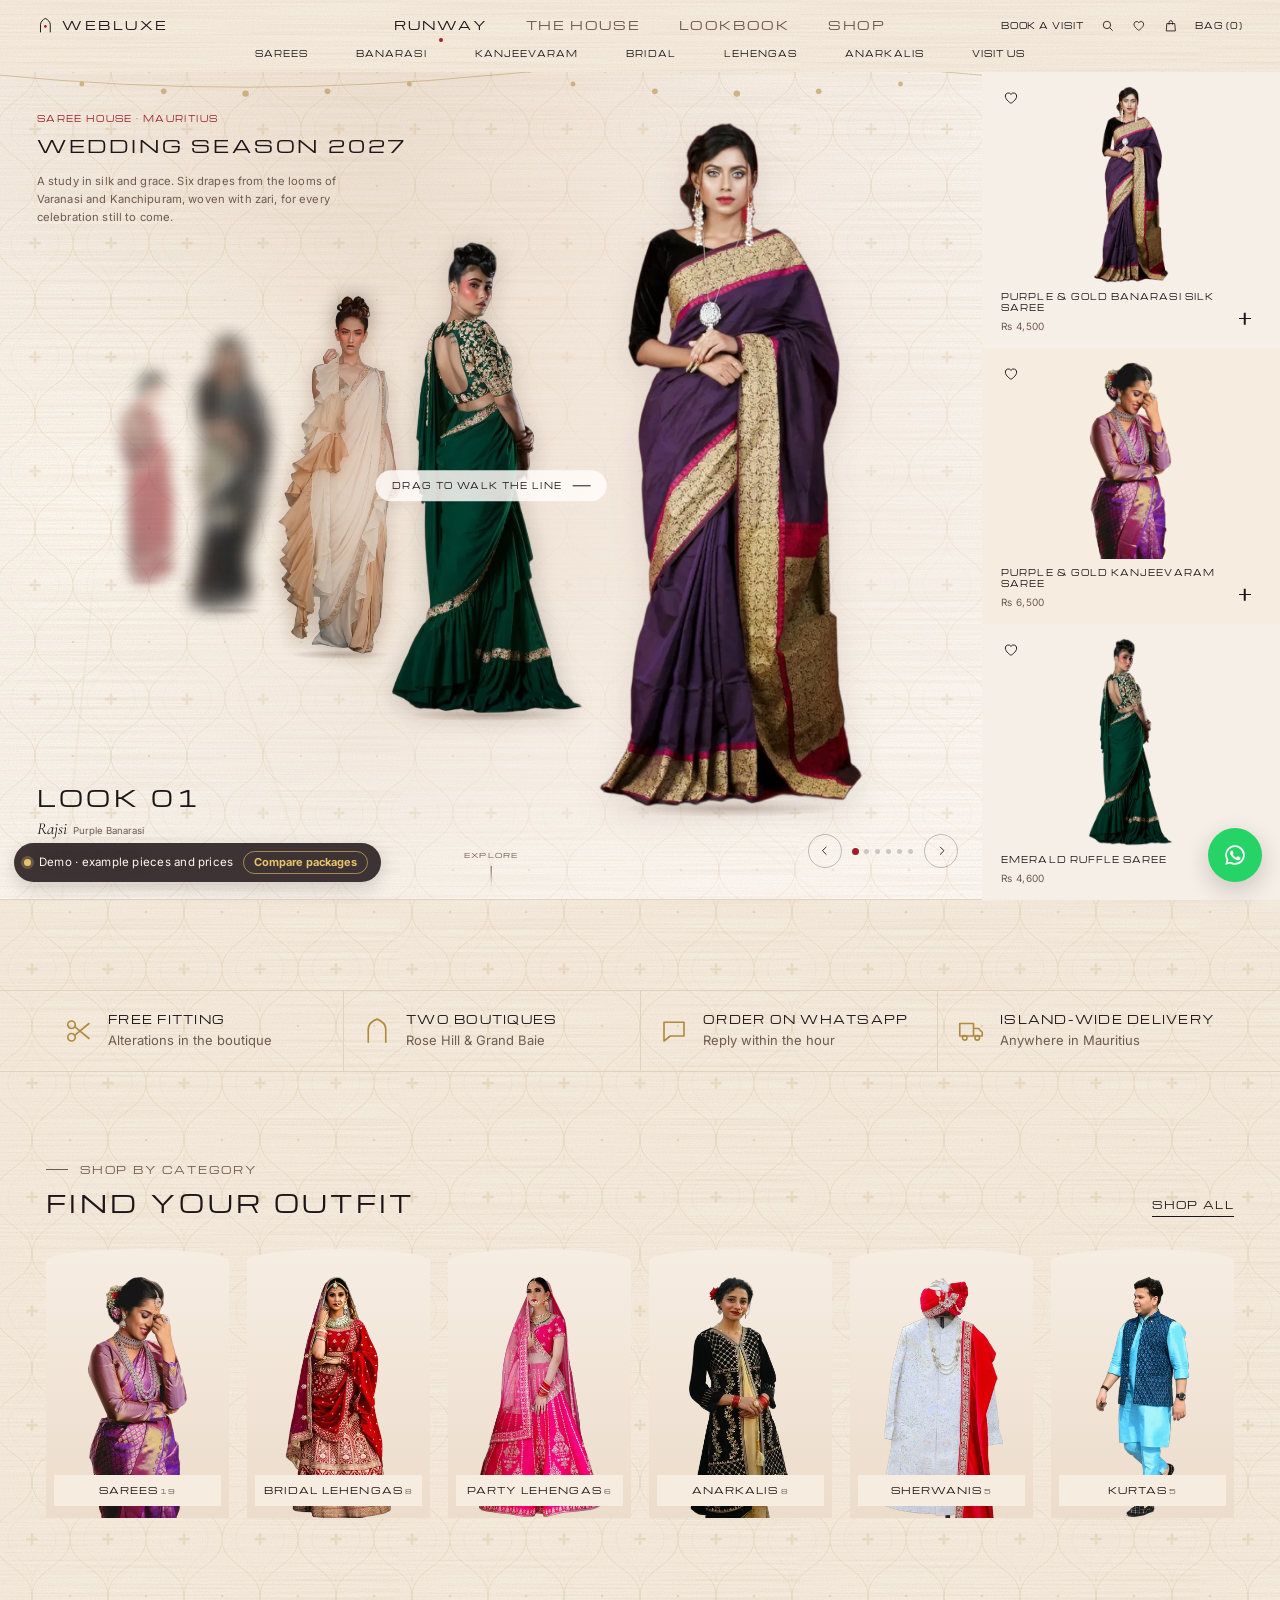
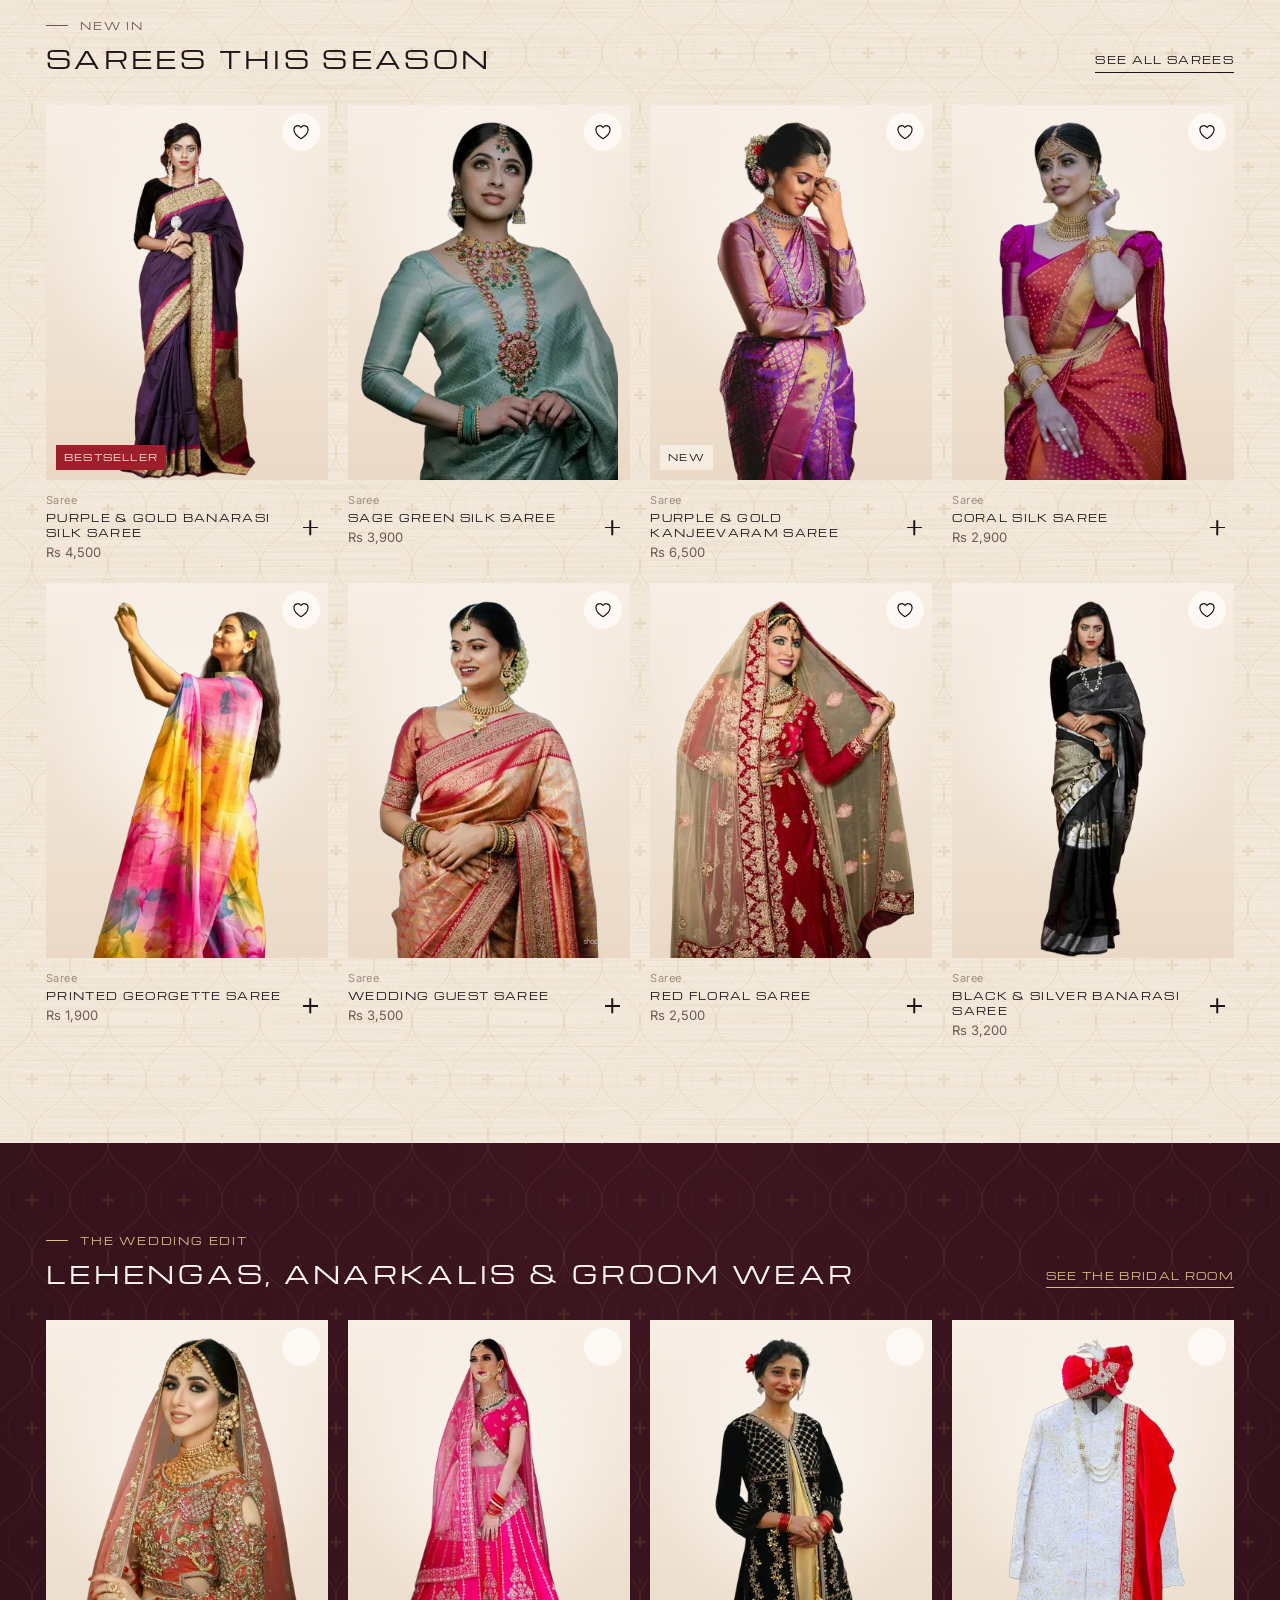
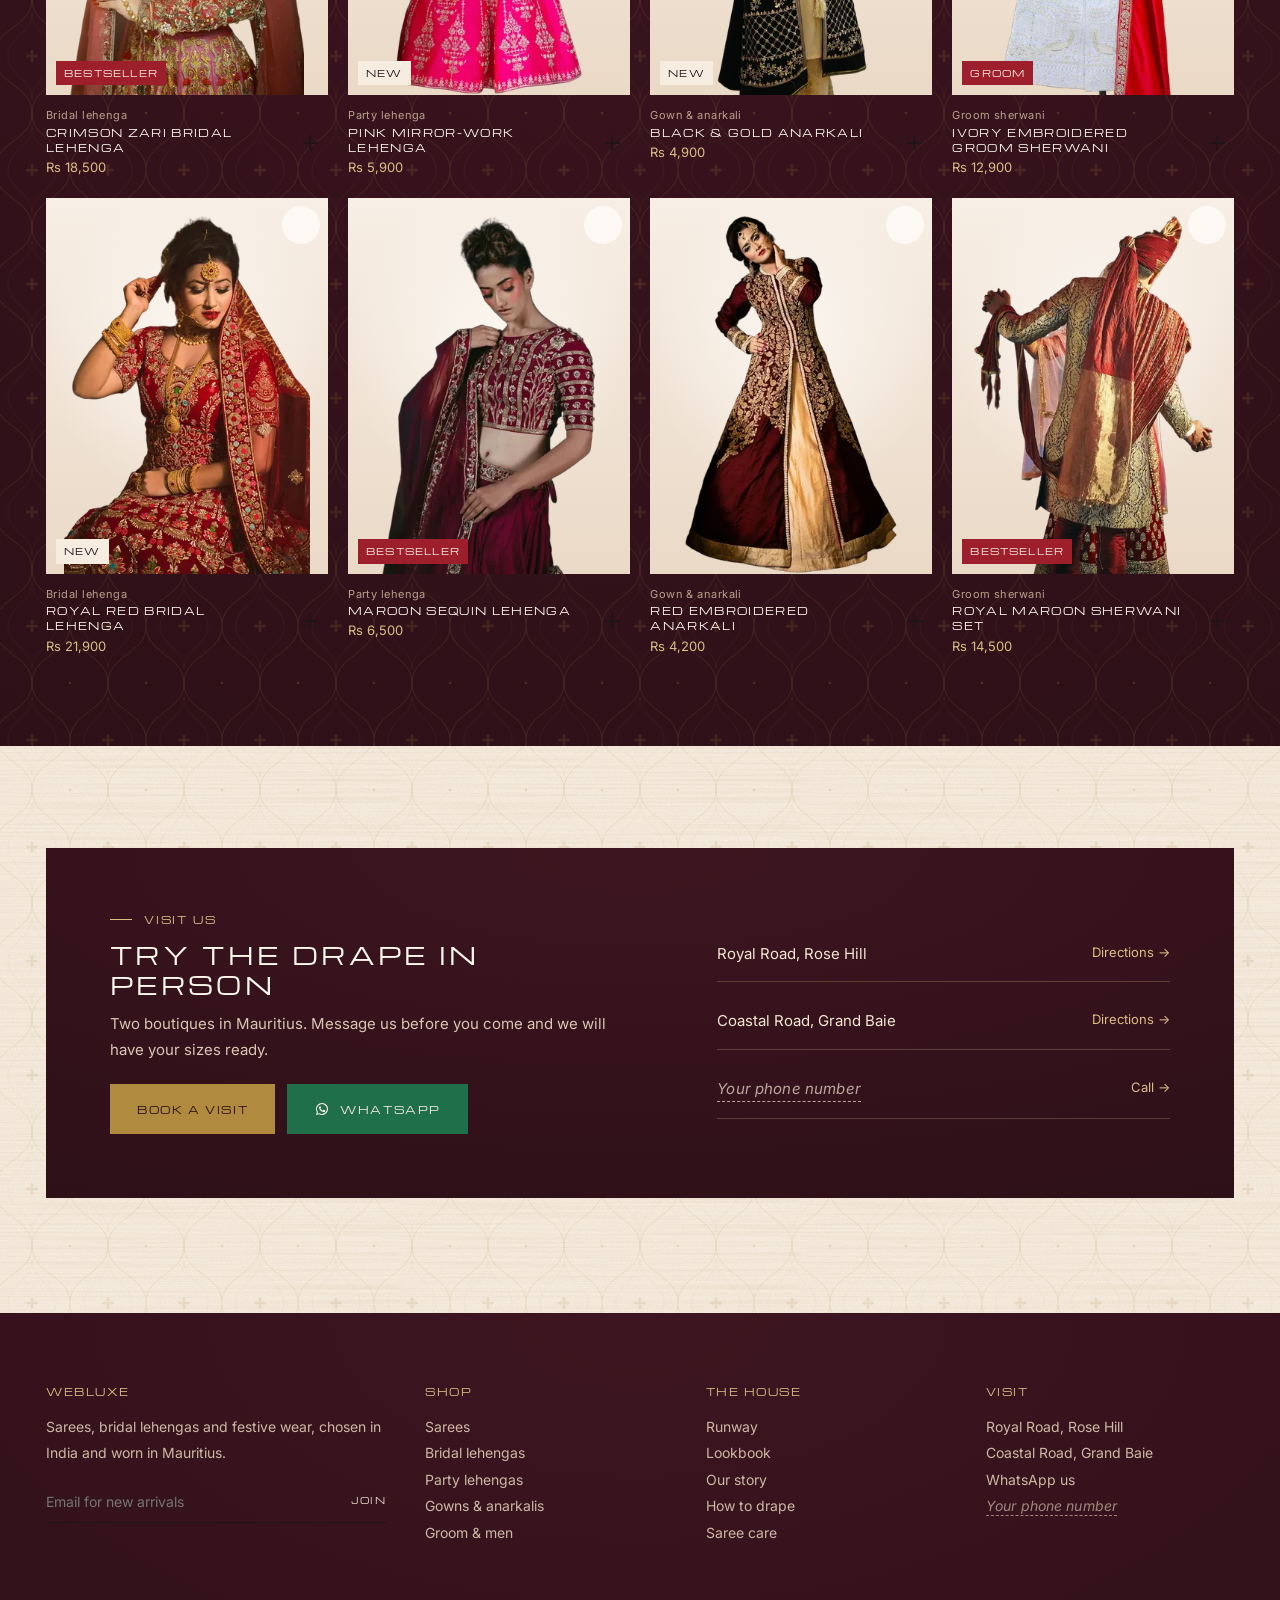
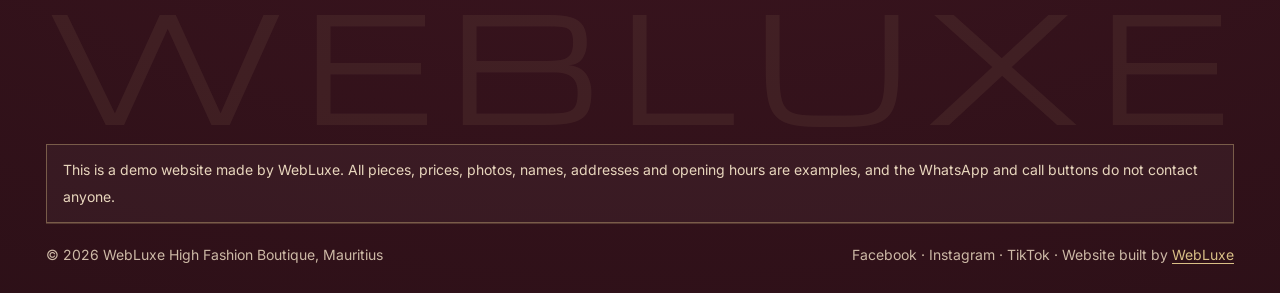
==== commit ea03b815: "Runway: warmer silk background, promise row, wine wedding band, wine visit box and footer Co-Authore" ====
--- a/index.html
+++ b/index.html
@@ -183,6 +183,12 @@
   </main>
 </div>
 <div class="explore" id="explore">
+  <div class="usp"><div class="wrap">
+    <p><svg viewBox="0 0 24 24" aria-hidden="true"><circle cx="6" cy="7" r="3"/><circle cx="6" cy="17" r="3"/><path d="M8.5 8.5 20 18M8.5 15.5 20 6"/></svg><span><b>Free fitting</b>Alterations in the boutique</span></p>
+    <p><svg viewBox="0 0 24 24" aria-hidden="true"><path d="M5 21V10.5C5 6.5 8.2 4 12 2.5c3.8 1.5 7 4 7 8V21"/></svg><span><b>Two boutiques</b>Rose Hill &amp; Grand Baie</span></p>
+    <p><svg viewBox="0 0 24 24" aria-hidden="true"><path d="M4 5h16v11H9l-5 4V5Z"/></svg><span><b>Order on WhatsApp</b>Reply within the hour</span></p>
+    <p><svg viewBox="0 0 24 24" aria-hidden="true"><path d="M3 6h11v10H3zM14 10h4l3 3v3h-7"/><circle cx="7" cy="17.5" r="1.8"/><circle cx="17" cy="17.5" r="1.8"/></svg><span><b>Island-wide delivery</b>Anywhere in Mauritius</span></p>
+  </div></div>
   <div class="wrap">
     <div class="ex-head"><div><p class="eyebrow">Shop by category</p><h2 class="h2">Find your outfit</h2></div><a class="link" href="shop.html">Shop all</a></div>
     <div class="cats" id="cats"></div>
@@ -191,6 +197,12 @@
     <div class="ex-head"><div><p class="eyebrow">New in</p><h2 class="h2">Sarees this season</h2></div><a class="link" href="shop.html?f=saree">See all sarees</a></div>
     <div class="strip" id="strip"></div>
   </div>
+  <section class="dark-band" aria-labelledby="db">
+    <div class="wrap">
+      <div class="ex-head"><div><p class="eyebrow">The wedding edit</p><h2 class="h2" id="db">Lehengas, anarkalis &amp; groom wear</h2></div><a class="link" href="shop.html?f=bridal">See the bridal room</a></div>
+      <div class="strip" id="strip2"></div>
+    </div>
+  </section>
   <div class="wrap">
     <section class="visit-band" aria-labelledby="vb">
       <div><p class="eyebrow">Visit us</p><h2 class="h2" id="vb" style="margin-top:12px">Try the drape in person</h2>
--- a/assets/css/site.css
+++ b/assets/css/site.css
@@ -5,7 +5,7 @@
    ============================================================================= */
 :root{
   --u:max(.8px,min(calc(100vw/1600),calc(100vh/900)));
-  --ink:#1f1418;--mid:#7b6a64;--dim:#b2a39b;--line:#ece1d6;--haze:#f6eee5;--paper:#fffcf8;
+  --ink:#1f1418;--mid:#6e5a52;--dim:#a08d82;--line:#e2d1bd;--haze:#ecdcc6;--paper:#f6ecdf;--wine:#2a0f16;--wine-2:#3d1520;
   --kumkum:#9e1f2c;--zari:#b08a3e;--zari-l:#d9bf86;--rose:#d8a7a0;
   --gut:clamp(16px,4vw,46px);--max:1320px;
   --ease:cubic-bezier(.2,.8,.2,1);
@@ -32,7 +32,7 @@
 .r1{display:grid;grid-template-columns:1fr auto 1fr;align-items:center}
 .brand{font-size:calc(15.5*var(--u));letter-spacing:.2em;display:inline-flex;align-items:center;gap:.7em;justify-self:start}
 .brand svg{width:1.35em;height:1.35em;flex:none}
-.tabs{display:flex;gap:calc(48*var(--u));font-size:calc(14.5*var(--u));letter-spacing:.14em;color:var(--dim)}
+.tabs{display:flex;gap:calc(48*var(--u));font-size:calc(14.5*var(--u));letter-spacing:.14em;color:var(--mid)}
 .tabs a{transition:color .25s;position:relative}
 .tabs a:hover,.tabs .on{color:var(--ink)}
 .tabs .on:after{content:"";position:absolute;left:50%;bottom:-.7em;width:4px;height:4px;margin-left:-2px;border-radius:50%;background:var(--kumkum)}
@@ -451,3 +451,46 @@
 .gal .big img.cutimg{padding-top:6%;transform:none!important}
 #thumbs button.cutbg img{padding-top:8%}
 .pieces img.cutimg,.line .ph img.cutimg{background:linear-gradient(180deg,#f7eee5,#ead9c6)}
+
+/* ------------------------------------------------------------------ richer home: promise row, wine bands */
+.usp{border-top:1px solid var(--line);border-bottom:1px solid var(--line);margin-bottom:clamp(48px,7vw,90px)}
+.usp .wrap{display:grid;grid-template-columns:repeat(4,1fr)}
+.usp p{display:flex;align-items:center;gap:14px;padding:22px 18px;font-size:13px;color:var(--mid);line-height:1.4}
+.usp p+p{border-left:1px solid var(--line)}
+.usp svg{width:30px;height:30px;flex:none;fill:none;stroke:var(--zari);stroke-width:1.3;stroke-linecap:round;stroke-linejoin:round}
+.usp b{display:block;font-family:Michroma,sans-serif;text-transform:uppercase;font-weight:400;font-size:10.5px;letter-spacing:.12em;color:var(--ink);margin-bottom:4px}
+.dark-band{margin-top:clamp(60px,8vw,110px);padding:clamp(48px,7vw,90px) 0;color:#f3e6d3}
+.dark-band .eyebrow{color:var(--zari-l)}
+.dark-band .h2{color:#fff8ee}
+.dark-band .link{color:var(--zari-l)}
+.dark-band .link:hover{color:#fff}
+.visit-band{color:#f3e6d3}
+.visit-band .eyebrow{color:var(--zari-l)}
+.visit-band .h2{color:#fff8ee}
+.visit-band .copy{color:#d9c6b4}
+.visit-band li{border-color:rgba(217,191,134,.25)}
+.visit-band li a{color:var(--zari-l)}
+.visit-band .btn:not(.wa){background:var(--zari);border-color:var(--zari);color:var(--wine)}
+.foot{color:#e9dccb}
+.foot h4{color:var(--zari-l)}
+.foot p,.foot li{color:#cdb9a6}
+.foot a:hover{color:#fff}
+.foot .word{color:rgba(217,191,134,.08)}
+.foot .base{border-color:rgba(217,191,134,.22);color:#a8937f}
+.foot .news input{color:#fff;border-color:rgba(217,191,134,.4)}
+@media (max-width:820px){
+  .usp .wrap{grid-template-columns:1fr 1fr}
+  .usp p{padding:14px 8px;gap:10px;font-size:12px}
+  .usp p:nth-child(3){border-left:0}
+  .usp p:nth-child(n+3){border-top:1px solid var(--line)}
+  .usp svg{width:24px;height:24px}
+}
+.pc .tag{color:var(--ink)}
+.dark-band .sheen,.visit-band .sheen{background-image:linear-gradient(105deg,#fff8ee 42%,#c9a45c 48%,#f3dfae 50%,#c9a45c 52%,#fff8ee 58%)}
+.dark-band .pc .meta small{color:#b9a08d}
+.dark-band .pc .meta span{color:var(--zari-l)}
+.dark-band .pc .meta h3{color:#fff8ee}
+.dark-band .pc button,.dark-band .pc .add{color:#fff8ee}
+.foot .demo-note{background:rgba(255,255,255,.04);border-color:rgba(217,191,134,.4);color:#e8d6bd}
+.foot .credit{color:var(--zari-l)}
+.pc .fav{color:var(--ink)}
--- a/assets/css/fx.css
+++ b/assets/css/fx.css
@@ -42,8 +42,6 @@
 .wait.gone .wc{opacity:0;transform:translate(-50%,-56%)}
 .wait.gone .wl{transform:translateX(-101%)}
 .wait.gone .wr{transform:translateX(101%)}
-.wait.quick.gone{opacity:0;transition:opacity .5s,visibility 0s .5s}
-.wait.quick.gone .wl,.wait.quick.gone .wr{transform:none}
 
 /* the runway steps forward as the curtain opens */
 .stage.enter .line{animation:push 1.8s .1s cubic-bezier(.2,.8,.2,1) both}
@@ -123,7 +121,9 @@
 body{background:var(--grain),var(--jaal) 50% 0/76px 114px,var(--paper)}
 .hdr,.tools,.look-nav,.bar,.page,.drape,.search form,.card.alt{background:var(--grain),var(--paper)}
 .card,.rail{background:var(--grain),#f6efe7}
-.band,.foot,.summary,.visit-band{background:var(--grain),var(--jaal) 50% 0/76px 114px,var(--haze)}
+.band,.summary{background:var(--grain),var(--jaal) 50% 0/76px 114px,var(--haze)}
+.dark-band{background:var(--jaal) 50% 0/76px 114px,radial-gradient(120% 140% at 50% 0%,var(--wine-2),var(--wine))}
+.foot,.visit-band{background:radial-gradient(120% 140% at 50% 0%,var(--wine-2),var(--wine))}
 .pc .ph,.gal .big,.arch,.craft figure{background-image:var(--grain)}
 /* the runway: trellis behind the line of looks, fading out where the models stand */
 .stage:before{content:"";position:absolute;inset:0;z-index:0;pointer-events:none;background:var(--grain),var(--jaal) 50% 0/76px 114px;
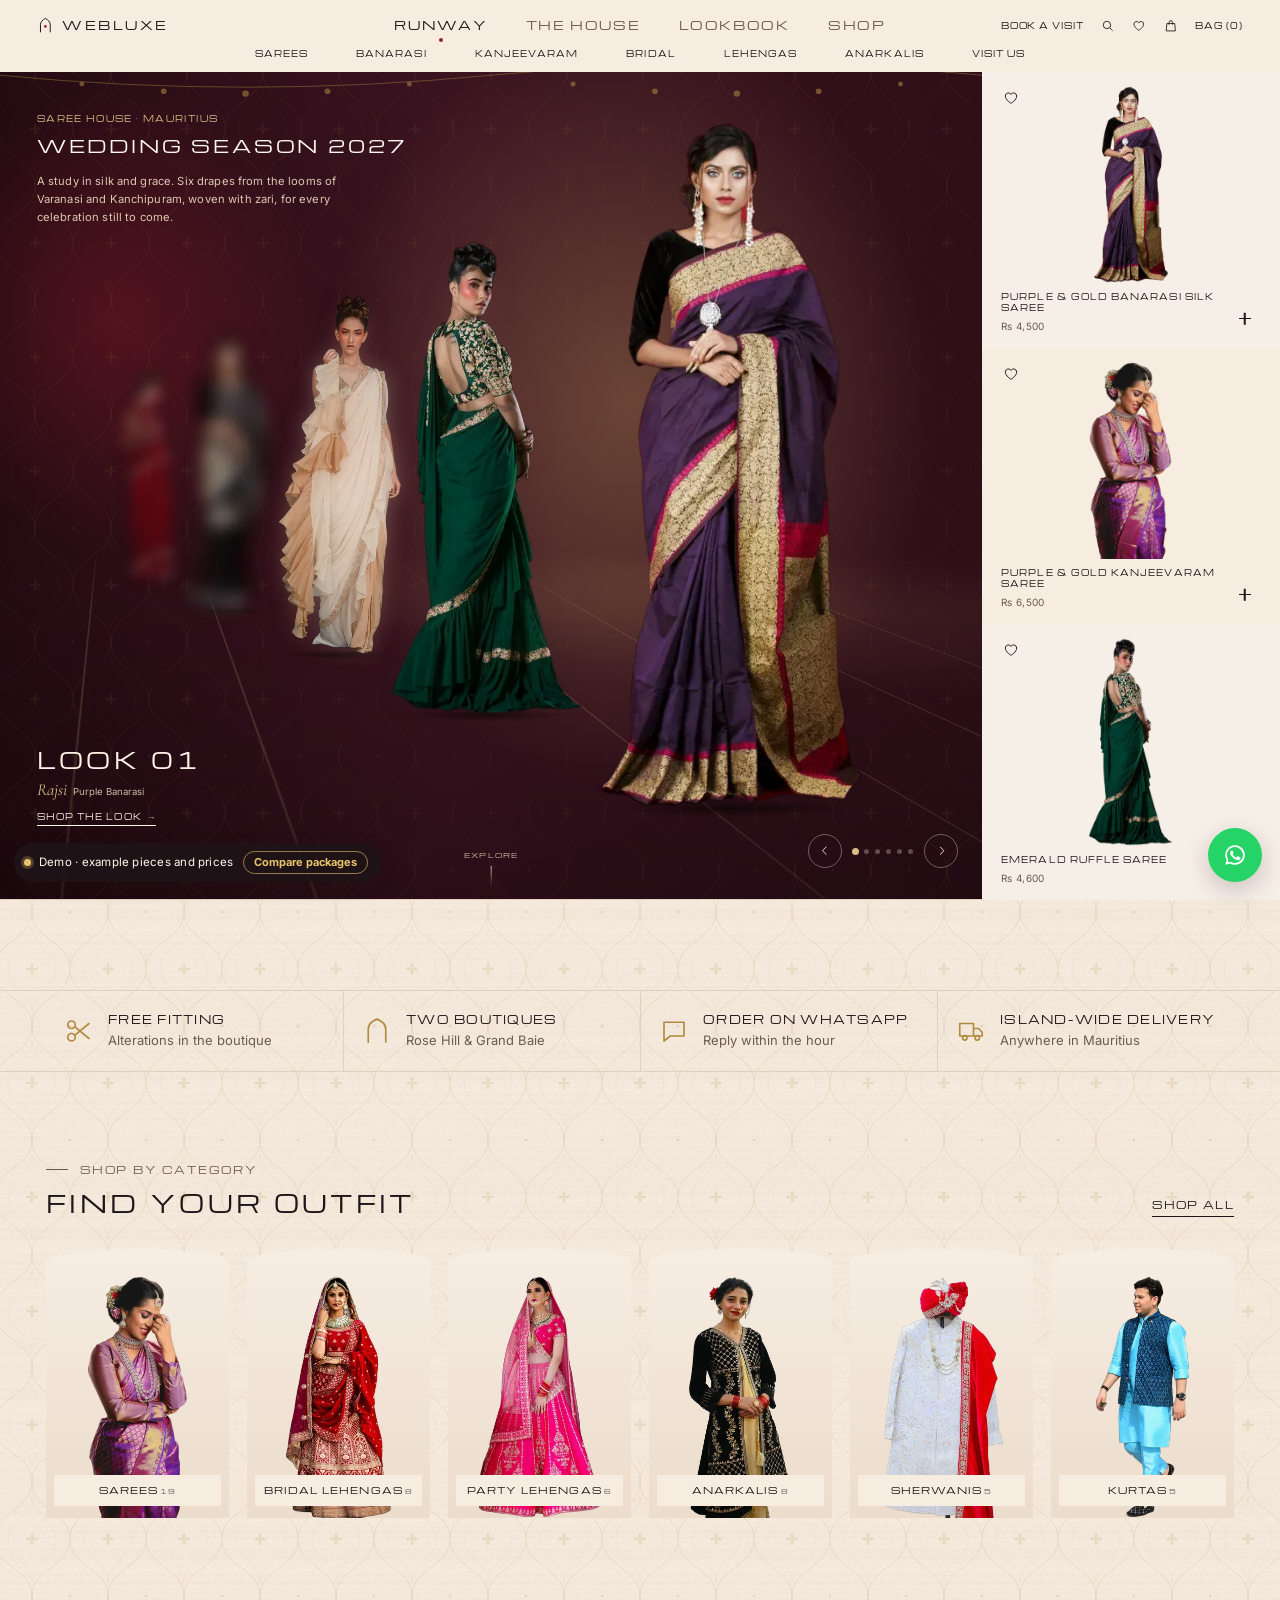
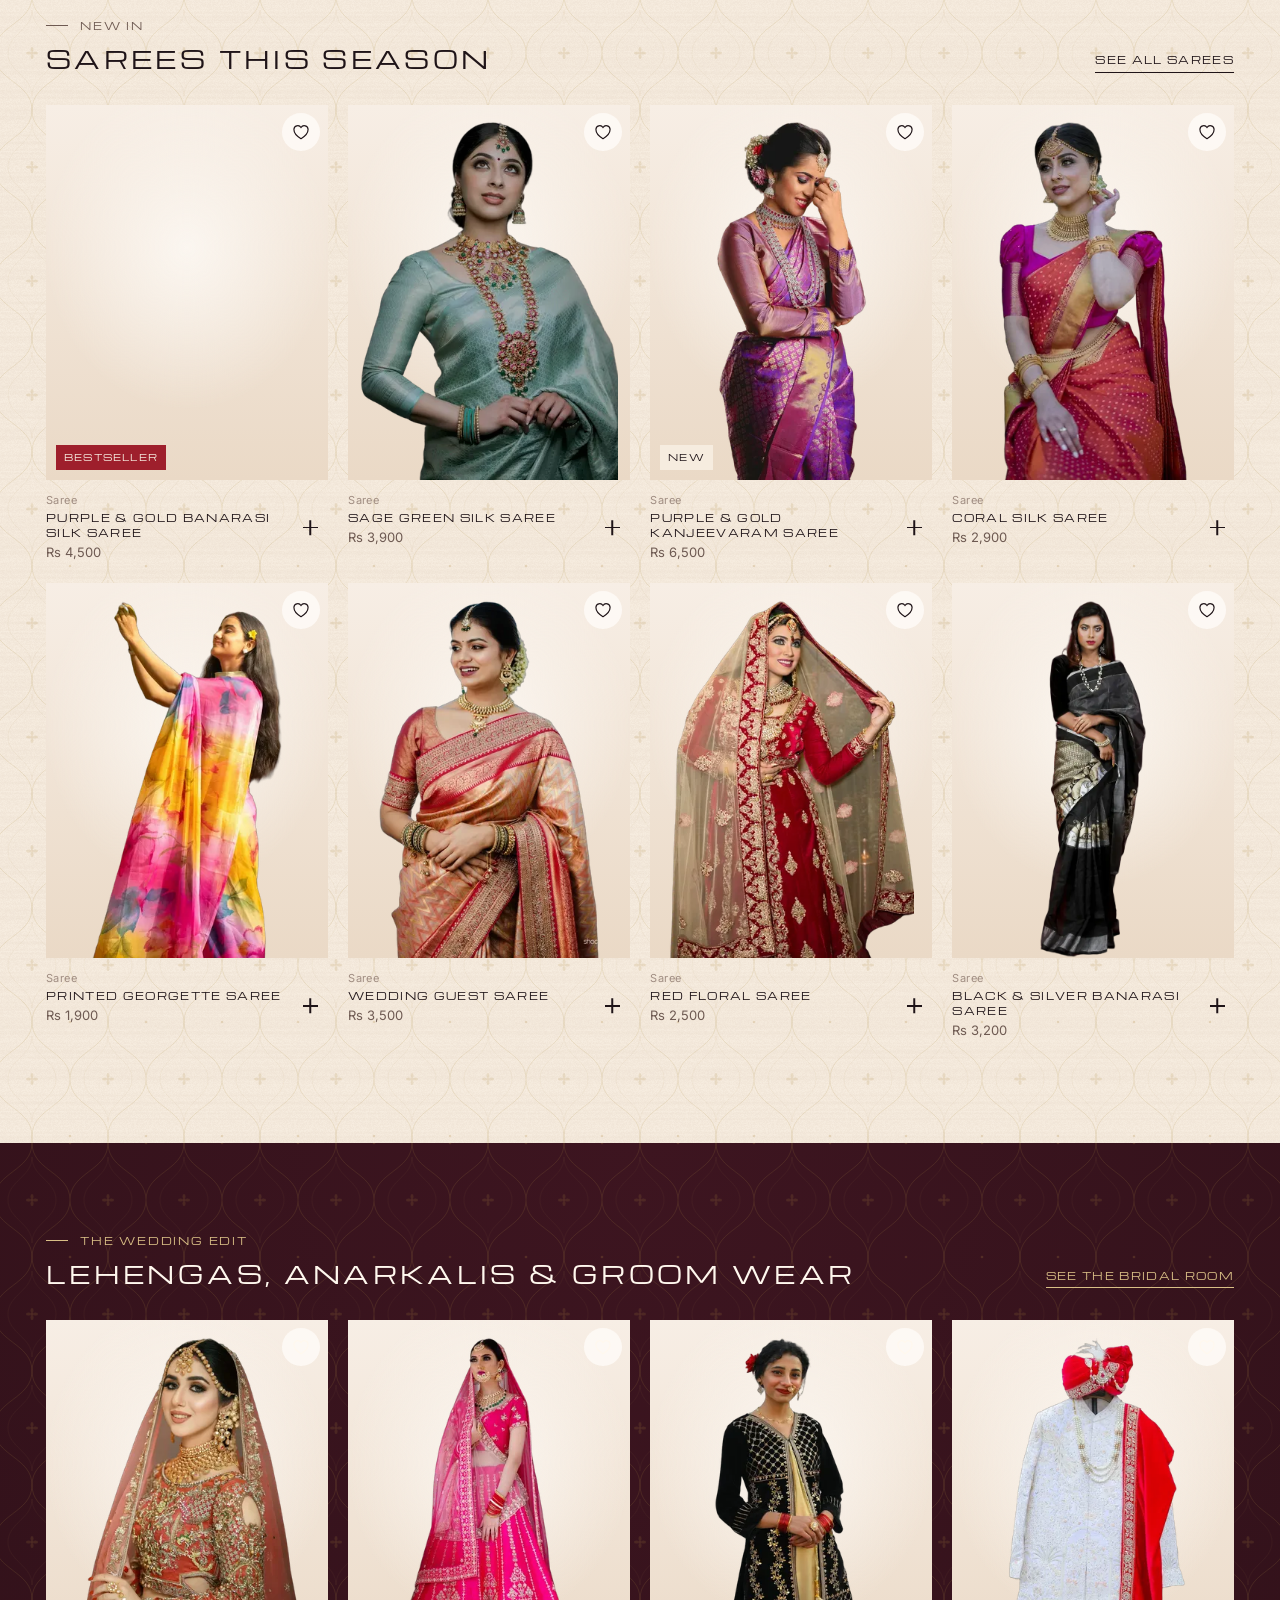
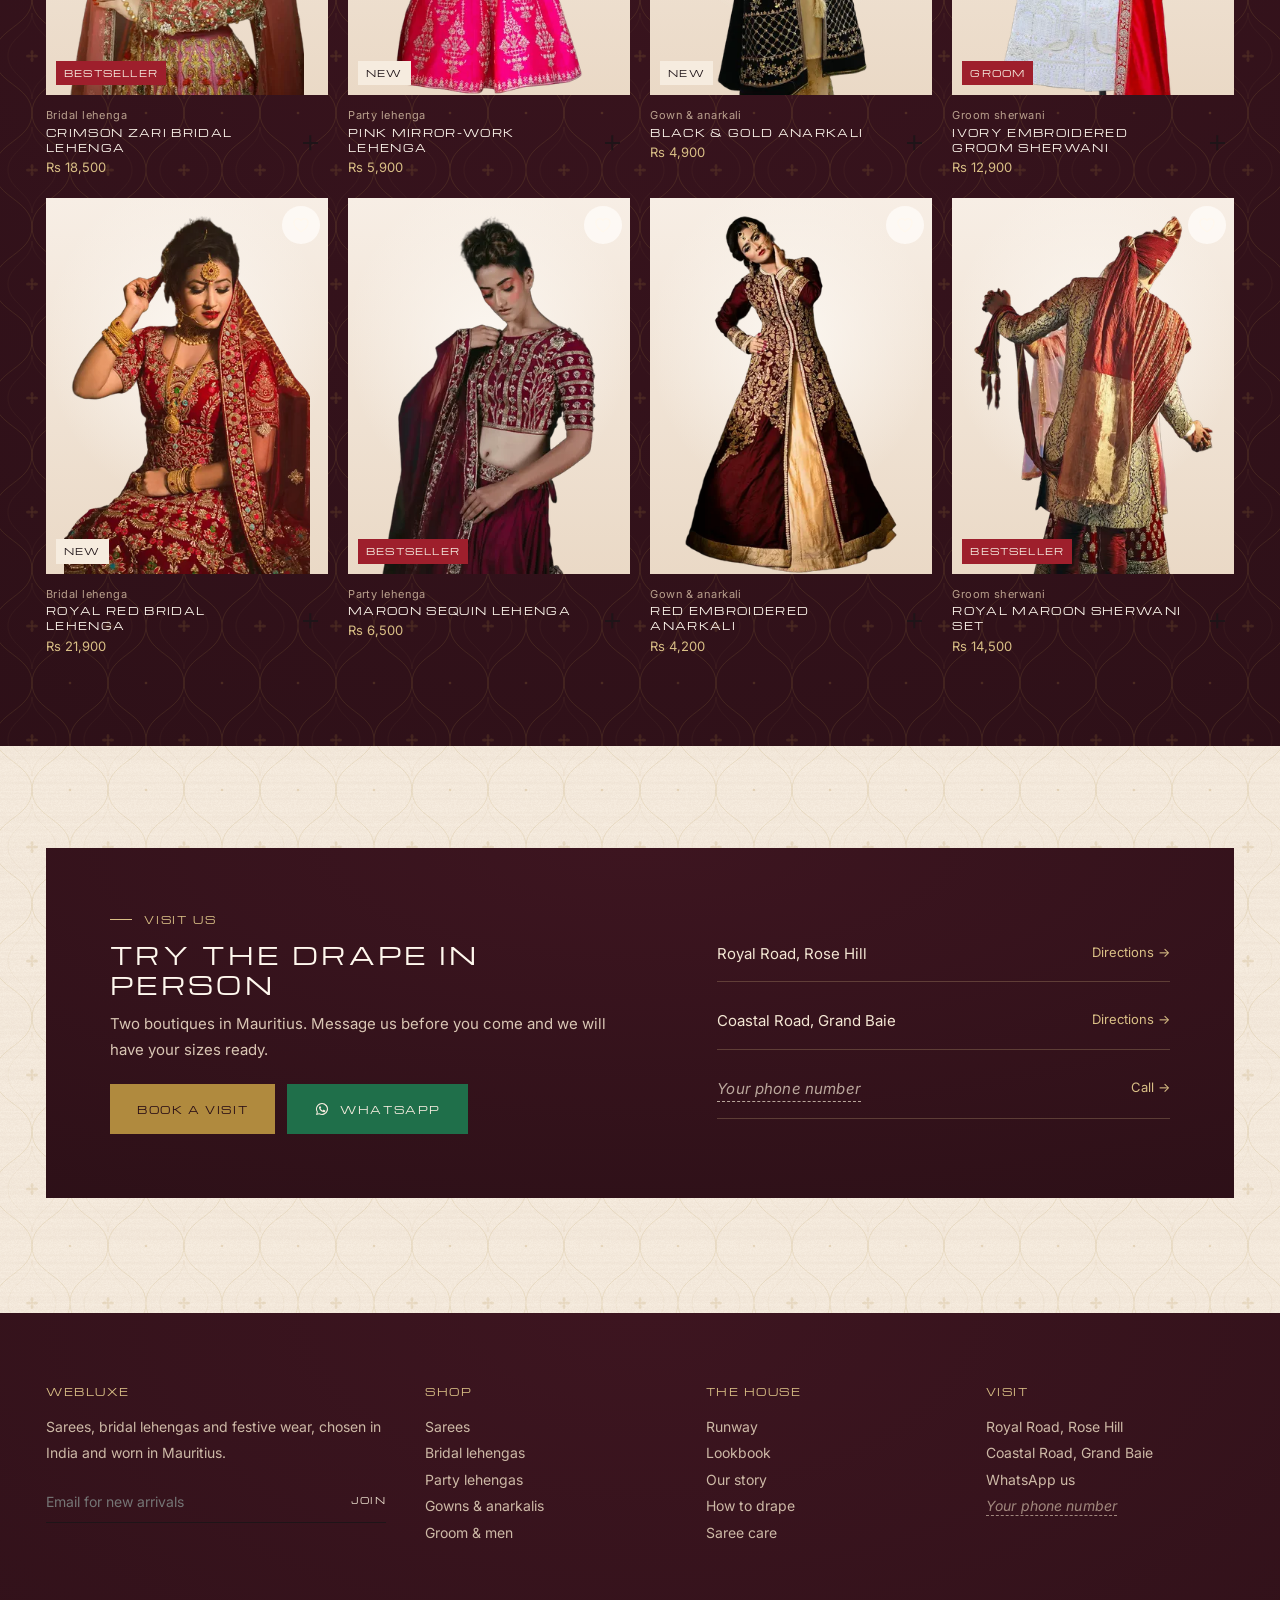
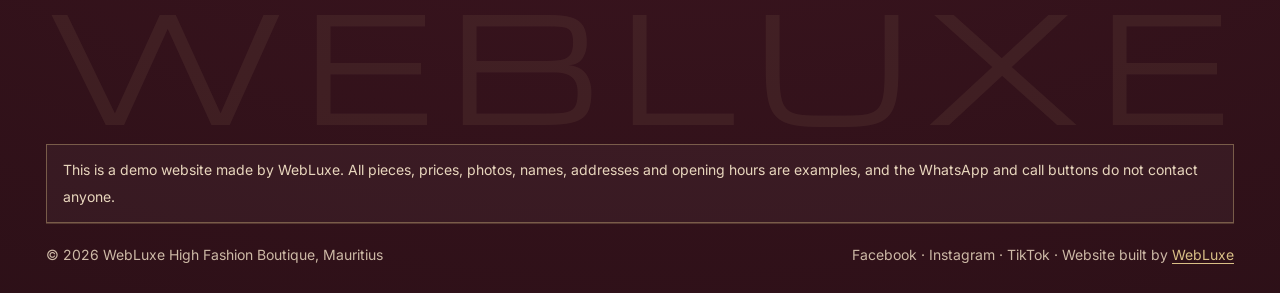
==== commit a262ef0d: "Runway: dark spotlight stage, wine page banners, faster page changes The silk grain is now a small i" ====
--- a/index.html
+++ b/index.html
@@ -23,10 +23,11 @@
 .page{height:100svh;min-height:520px;max-height:1100px;display:grid;grid-template-rows:auto 1fr;background:var(--paper)}
 main{position:relative;display:grid;grid-template-columns:1fr calc(372*var(--u));min-height:0}
 .stage{position:relative;overflow:hidden;min-width:0;touch-action:pan-y;user-select:none;-webkit-user-select:none;cursor:none;outline:none;
-  background:radial-gradient(60% 55% at 10% 52%,rgba(255,250,242,.9),transparent 70%),linear-gradient(transparent 60%,rgba(255,252,248,.72) 100%),linear-gradient(90deg,#f6ede3 0%,#efe2d4 38%,#f4e9de 62%,#faf4ee 100%)}
+  color:#fff4e6;background:radial-gradient(42% 62% at 64% 40%,rgba(233,186,112,.30),rgba(233,186,112,.08) 55%,transparent 75%),radial-gradient(30% 40% at 12% 30%,rgba(158,31,44,.35),transparent 70%),linear-gradient(transparent 62%,rgba(0,0,0,.28) 100%),linear-gradient(90deg,#240b12 0%,#3a1320 45%,#2e0f18 100%)}
+.stage:focus-visible{box-shadow:inset 0 0 0 2px var(--zari-l)}
 .stage:focus-visible{box-shadow:inset 0 0 0 2px var(--ink)}
-.floor{position:absolute;left:0;right:0;bottom:0;height:42%;pointer-events:none;opacity:.5;
-  background:repeating-linear-gradient(90deg,transparent 0 calc(120*var(--u)),rgba(176,138,62,.14) calc(120*var(--u)) calc(121*var(--u)));
+.floor{position:absolute;left:0;right:0;bottom:0;height:42%;pointer-events:none;opacity:.9;
+  background:repeating-linear-gradient(90deg,transparent 0 calc(120*var(--u)),rgba(217,191,134,.22) calc(120*var(--u)) calc(121*var(--u))),radial-gradient(50% 60% at 60% 10%,rgba(233,186,112,.18),transparent 70%);
   transform:perspective(calc(500*var(--u))) rotateX(62deg);transform-origin:12% 0;-webkit-mask:linear-gradient(transparent,#000 30%,#000 60%,transparent);mask:linear-gradient(transparent,#000 30%,#000 60%,transparent)}
 .toran{position:absolute;left:0;right:0;top:0;height:calc(40*var(--u));pointer-events:none;color:var(--zari);opacity:.55}
 .toran svg{width:100%;height:100%;display:block}
@@ -36,39 +37,42 @@
 .m .a img{width:100%;height:100%;object-fit:cover;pointer-events:none;-webkit-user-drag:none;transition:opacity .8s}
 .m .a img:not(.ok){opacity:0}
 .m .a:after{content:"";position:absolute;inset:2.4%;border:2px solid rgba(255,238,205,.75);border-radius:50% 50% 0 0/28% 28% 0 0;border-bottom:0;pointer-events:none}
-.m:before{content:"";position:absolute;left:4%;right:4%;bottom:-1.8%;height:3.6%;border-radius:50%;background:radial-gradient(closest-side,rgba(90,60,45,.28),transparent)}
+.m:before{content:"";position:absolute;left:4%;right:4%;bottom:-1.8%;height:3.6%;border-radius:50%;background:radial-gradient(closest-side,rgba(0,0,0,.55),transparent)}
 .intro{position:absolute;z-index:2;left:calc(46*var(--u));top:calc(36*var(--u));width:calc(390*var(--u));pointer-events:none}
-.intro .k{font-size:calc(9.5*var(--u));letter-spacing:.18em;color:var(--kumkum);margin-bottom:calc(12*var(--u))}
+.intro .k{font-size:calc(9.5*var(--u));letter-spacing:.18em;color:var(--zari-l);margin-bottom:calc(12*var(--u))}
 .intro h2{font-weight:400;font-size:calc(22*var(--u));line-height:1.2;letter-spacing:.16em;white-space:nowrap}
-.intro p{margin-top:calc(16*var(--u));font-size:calc(14*var(--u));line-height:1.62;letter-spacing:.012em;color:var(--mid)}
+.intro p{margin-top:calc(16*var(--u));font-size:calc(14*var(--u));line-height:1.62;letter-spacing:.012em;color:#dcc7b2}
+.intro h2{color:#fff8ee}
+.intro h2.sheen{background-image:linear-gradient(105deg,#fff8ee 42%,#c9a45c 48%,#f3dfae 50%,#c9a45c 52%,#fff8ee 58%)}
+@media (min-width:821px){.stage .tag{bottom:calc(92*var(--u))}}
 .tag{position:absolute;z-index:2;left:calc(46*var(--u));bottom:calc(44*var(--u))}
 .look{display:flex;font-size:calc(29*var(--u));line-height:calc(38*var(--u));letter-spacing:.14em;gap:.5em;pointer-events:none}
 .win{height:calc(38*var(--u));overflow:hidden}
 .roll{display:block;will-change:transform}
 .roll b{display:block;font-weight:400;height:calc(38*var(--u))}
-.lname{margin-top:calc(8*var(--u));font-family:'Cormorant Garamond',Georgia,serif;font-style:italic;font-size:calc(21*var(--u));line-height:1.2;color:var(--ink);transition:opacity .35s,transform .45s var(--ease);pointer-events:none}
+.lname{margin-top:calc(8*var(--u));font-family:'Cormorant Garamond',Georgia,serif;font-style:italic;font-size:calc(21*var(--u));line-height:1.2;color:var(--zari-l);transition:opacity .35s,transform .45s var(--ease);pointer-events:none}
 .lname.out{opacity:0;transform:translateY(6px)}
-.lname small{font-family:Inter,sans-serif;font-style:normal;font-size:calc(12*var(--u));color:var(--mid);margin-left:.6em}
+.lname small{font-family:Inter,sans-serif;font-style:normal;font-size:calc(12*var(--u));color:#cdb7a2;margin-left:.6em}
 .shop{display:inline-block;margin-top:calc(13*var(--u));font-size:calc(9.5*var(--u));letter-spacing:.14em;padding-bottom:calc(4*var(--u));border-bottom:1px solid currentColor;transition:color .2s}
-.shop:hover{color:var(--kumkum)}
+.shop{color:#fff4e6}.shop:hover{color:var(--zari-l)}
 .ctrl{position:absolute;z-index:3;right:calc(30*var(--u));bottom:calc(40*var(--u));display:flex;align-items:center;gap:calc(14*var(--u));font-size:calc(9.5*var(--u));letter-spacing:.14em;cursor:auto}
-.ctrl button{width:calc(40*var(--u));height:calc(40*var(--u));min-width:34px;min-height:34px;border:1px solid rgba(31,20,24,.25);border-radius:50%;display:grid;place-items:center;transition:background .2s,color .2s,border-color .2s}
-.ctrl button:hover{background:var(--ink);color:var(--paper);border-color:var(--ink)}
+.ctrl{color:#fff4e6}.ctrl button{width:calc(40*var(--u));height:calc(40*var(--u));min-width:34px;min-height:34px;border:1px solid rgba(255,244,230,.35);border-radius:50%;display:grid;place-items:center;transition:background .2s,color .2s,border-color .2s}
+.ctrl button:hover{background:var(--zari-l);color:var(--wine);border-color:var(--zari-l)}
 .ctrl svg{width:42%;height:42%;fill:none;stroke:currentColor;stroke-width:1.6}
 .dots{display:flex;gap:6px}
-.dots i{width:5px;height:5px;border-radius:50%;background:rgba(31,20,24,.2);transition:background .3s,transform .3s}
-.dots i.on{background:var(--kumkum);transform:scale(1.4)}
-.hint{position:absolute;z-index:3;left:50%;top:50%;transform:translate(-50%,-50%);font-size:calc(9.5*var(--u));letter-spacing:.18em;color:var(--ink);background:rgba(255,252,248,.85);padding:10px 16px;border-radius:99px;pointer-events:none;transition:opacity .6s;white-space:nowrap;display:flex;gap:10px;align-items:center}
+.dots i{width:5px;height:5px;border-radius:50%;background:rgba(255,244,230,.28);transition:background .3s,transform .3s}
+.dots i.on{background:var(--zari-l);transform:scale(1.4)}
+.hint{position:absolute;z-index:3;left:50%;top:50%;transform:translate(-50%,-50%);font-size:calc(9.5*var(--u));letter-spacing:.18em;color:#fff4e6;background:rgba(36,11,18,.78);border:1px solid rgba(217,191,134,.35);padding:10px 16px;border-radius:99px;pointer-events:none;transition:opacity .6s;white-space:nowrap;display:flex;gap:10px;align-items:center}
 .hint.gone{opacity:0}
 .hint i{width:18px;height:1px;background:currentColor;position:relative;animation:nudge 1.6s ease-in-out infinite}
 @keyframes nudge{50%{transform:translateX(6px)}}
-.ring{position:absolute;z-index:4;left:0;top:0;width:calc(46*var(--u));height:calc(46*var(--u));margin:calc(-23*var(--u)) 0 0 calc(-23*var(--u));border:calc(2.5*var(--u)) solid var(--ink);border-radius:99px;pointer-events:none;opacity:0;
-  display:grid;place-items:center;font-family:Michroma,sans-serif;font-size:calc(8*var(--u));letter-spacing:.14em;color:var(--ink);
+.ring{position:absolute;z-index:4;left:0;top:0;width:calc(46*var(--u));height:calc(46*var(--u));margin:calc(-23*var(--u)) 0 0 calc(-23*var(--u));border:calc(2.5*var(--u)) solid #fff4e6;border-radius:99px;pointer-events:none;opacity:0;
+  display:grid;place-items:center;font-family:Michroma,sans-serif;font-size:calc(8*var(--u));letter-spacing:.14em;color:#fff4e6;
   transition:width .22s var(--ease),height .22s var(--ease),margin .22s var(--ease),opacity .2s,border-color .2s}
 .ring.show{opacity:1}
 .ring span{opacity:0;transition:opacity .2s}
 .ring.drag{width:calc(84*var(--u));height:calc(34*var(--u));margin:calc(-17*var(--u)) 0 0 calc(-42*var(--u))}
-.ring.view{width:calc(70*var(--u));height:calc(70*var(--u));margin:calc(-35*var(--u)) 0 0 calc(-35*var(--u));border-color:var(--kumkum)}
+.ring.view{width:calc(70*var(--u));height:calc(70*var(--u));margin:calc(-35*var(--u)) 0 0 calc(-35*var(--u));border-color:var(--zari-l)}
 .ring.view span{opacity:1}
 .rail{position:relative;overflow:hidden;background:#f6efe7;min-height:0;touch-action:none}
 .card{position:absolute;left:0;top:0;width:100%;display:flex;flex-direction:column;padding:calc(18*var(--u)) calc(24*var(--u)) calc(18*var(--u));will-change:transform;background:#f6efe7}
@@ -83,7 +87,7 @@
 .card .meta span{display:block;grid-column:1;margin-top:calc(6*var(--u));font-size:calc(12.5*var(--u));color:var(--mid);letter-spacing:.03em}
 .card .add{grid-row:1/3;width:calc(30*var(--u));height:calc(30*var(--u));min-width:30px;min-height:30px}
 .card .add:before,.card .add:after{width:calc(15*var(--u));margin-left:calc(-7.5*var(--u))}
-.wait{position:fixed;inset:0;z-index:60;background:#f6ede3;transition:opacity .6s,visibility 0s .6s;display:grid;place-items:center;pointer-events:none}
+.wait{position:fixed;inset:0;z-index:60;background:#2a0f16;transition:opacity .6s,visibility 0s .6s;display:grid;place-items:center;pointer-events:none}
 .wait.gone{opacity:0;visibility:hidden}
 .wait div{text-align:center;font-size:13px;letter-spacing:.28em}
 .wait svg{width:46px;height:46px;margin:0 auto 18px;color:var(--ink)}
@@ -104,7 +108,7 @@
   .shop{font-size:9px;margin-top:10px;padding:8px 0 4px}
   .ctrl{right:12px;bottom:14px;gap:10px}
   .ctrl .dots{display:none}
-  .ctrl button{width:40px;height:40px;background:rgba(255,252,248,.7)}
+  .ctrl button{width:40px;height:40px;background:rgba(36,11,18,.6)}
   .hint{font-size:9px;top:46%}
   .card{width:164px;height:100%;padding:12px 10px 12px}
   .card .fav{left:6px;top:6px}
@@ -115,27 +119,28 @@
 @media (max-width:820px) and (max-height:640px){main{grid-template-rows:1fr 170px}.card{width:140px}}
 @media (min-width:821px) and (max-height:620px){.intro p{display:none}}
 
-.cue{position:absolute;z-index:3;left:50%;bottom:calc(16*var(--u));transform:translateX(-50%);display:flex;flex-direction:column;align-items:center;gap:6px;font-size:calc(8.5*var(--u));letter-spacing:.18em;color:var(--mid);cursor:pointer}
-.cue i{width:1px;height:calc(26*var(--u));background:linear-gradient(var(--mid),transparent);animation:cue 1.8s ease-in-out infinite}
+.cue{position:absolute;z-index:3;left:50%;bottom:calc(16*var(--u));transform:translateX(-50%);display:flex;flex-direction:column;align-items:center;gap:6px;font-size:calc(8.5*var(--u));letter-spacing:.18em;color:#cdb7a2;cursor:pointer}
+.cue i{width:1px;height:calc(26*var(--u));background:linear-gradient(#cdb7a2,transparent);animation:cue 1.8s ease-in-out infinite}
 @keyframes cue{0%{transform:scaleY(0);transform-origin:top}50%{transform:scaleY(1);transform-origin:top}51%{transform-origin:bottom}100%{transform:scaleY(0);transform-origin:bottom}}
 .tag .shop{display:inline-flex;align-items:center;gap:.8em}
 @media (max-width:820px){
   .page{height:calc(100svh - var(--tab));min-height:480px}
   .rail{touch-action:pan-y}
   .cue{display:none}
-  .tag .shop{background:var(--ink);color:var(--paper);border:0;padding:12px 16px;margin-top:12px;font-size:9px}
+  .tag .shop{background:var(--zari-l);color:var(--wine);border:0;padding:12px 16px;margin-top:12px;font-size:9px}
 }
 .hint-m{display:none}
 @media (max-width:820px){.hint-d{display:none}.hint-m{display:inline}}
 /* a cut-out model stands on the line  */
 .m.cut .ci{display:block;position:relative;width:100%;height:100%;object-fit:contain;object-position:50% 100%;pointer-events:none;-webkit-user-drag:none;
-  filter:drop-shadow(0 18px 24px rgba(70,40,30,.12))}
+}
 .m.cut:before{left:10%;right:10%;bottom:-1.2%;height:2.6%}
 .m.cut .cb{position:absolute;max-width:none;object-fit:fill;pointer-events:none;opacity:0;-webkit-user-drag:none}
 .m.cut{will-change:transform}
 .shot img.cutimg{border-radius:0;transform-origin:50% 100%}
 .card .shot:has(.cutimg){background:none}
 </style>
+<script type="speculationrules">{"prerender":[{"where":{"href_matches":"*.html"},"eagerness":"moderate"}]}</script>
 </head>
 <body data-page="runway">
 <div class="page">
--- a/assets/css/site.css
+++ b/assets/css/site.css
@@ -68,7 +68,7 @@
 .drawer .dfoot{margin-top:auto;padding-top:28px;font-size:13px;color:var(--mid);display:grid;gap:6px}
 .drawer .dfoot a{color:var(--ink)}
 
-.search{position:fixed;inset:0;z-index:40;background:rgba(31,20,24,.38);backdrop-filter:blur(6px);-webkit-backdrop-filter:blur(6px);opacity:0;visibility:hidden;transition:opacity .3s,visibility 0s .3s}
+.search{position:fixed;inset:0;z-index:40;background:rgba(31,20,24,.55);opacity:0;visibility:hidden;transition:opacity .3s,visibility 0s .3s}
 .search.on{opacity:1;visibility:visible;transition:opacity .3s}
 .search form{background:var(--paper);padding:calc(28px + env(safe-area-inset-top)) var(--gut) 30px;transform:translateY(-100%);transition:transform .45s var(--ease)}
 .search.on form{transform:none}
@@ -422,7 +422,7 @@
   :root{--tab:calc(62px + env(safe-area-inset-bottom))}
   body{padding-bottom:var(--tab)}
   .tabbar{display:grid;grid-template-columns:repeat(5,1fr);position:fixed;left:0;right:0;bottom:0;z-index:28;height:var(--tab);padding-bottom:env(safe-area-inset-bottom);
-    background:rgba(255,252,248,.95);backdrop-filter:blur(14px);-webkit-backdrop-filter:blur(14px);border-top:1px solid var(--line)}
+    background:#f8f0e6;border-top:1px solid var(--line)}
   .tabbar a{display:flex;flex-direction:column;align-items:center;justify-content:center;gap:4px;font-size:10.5px;letter-spacing:.02em;color:var(--mid);position:relative;-webkit-tap-highlight-color:transparent}
   .tabbar svg{width:23px;height:23px;fill:none;stroke:currentColor;stroke-width:1.5;stroke-linejoin:round;stroke-linecap:round;transition:transform .3s var(--ease)}
   .tabbar a:active svg{transform:scale(.88)}
@@ -494,3 +494,16 @@
 .foot .demo-note{background:rgba(255,255,255,.04);border-color:rgba(217,191,134,.4);color:#e8d6bd}
 .foot .credit{color:var(--zari-l)}
 .pc .fav{color:var(--ink)}
+
+/* page titles sit on a wine banner, like the runway */
+html{overflow-x:clip}
+.page-top:not(:has(.pd)):has(.h1),.lb-hero{position:relative;isolation:isolate;color:#f3e6d3;margin-bottom:clamp(20px,3vw,36px)}
+.page-top:not(:has(.pd)):has(.h1):before,.lb-hero:before{content:"";position:absolute;z-index:-1;top:0;bottom:0;left:calc(50% - 50vw);right:calc(50% - 50vw);
+  background:var(--jaal) 50% 0/76px 114px,radial-gradient(90% 160% at 70% 0%,var(--wine-2),var(--wine))}
+.page-top:has(.h1) .eyebrow,.lb-hero .eyebrow{color:var(--zari-l)}
+.page-top:has(.h1) .h1,.lb-hero .h1{color:#fff8ee}
+.page-top:has(.h1) .h1.sheen,.lb-hero .h1.sheen{background-image:linear-gradient(105deg,#fff8ee 42%,#c9a45c 48%,#f3dfae 50%,#c9a45c 52%,#fff8ee 58%)}
+.page-top:has(.h1) .copy,.lb-hero .lede{color:#dcc7b2}
+.page-top:has(.h1) .crumbs{color:#bfa996}
+.page-top:has(.h1) .crumbs a:hover{color:#fff}
+.lb-hero{padding-left:16px;padding-right:16px}
--- a/assets/css/fx.css
+++ b/assets/css/fx.css
@@ -4,31 +4,31 @@
 
 /* ---------- page changes: the browser cross-fades between pages */
 @view-transition{navigation:auto}
-::view-transition-old(root){animation:vt-out .32s cubic-bezier(.4,0,1,1) both}
-::view-transition-new(root){animation:vt-in .5s cubic-bezier(.2,.8,.2,1) both}
+::view-transition-old(root){animation:vt-out .18s cubic-bezier(.4,0,1,1) both}
+::view-transition-new(root){animation:vt-in .32s cubic-bezier(.2,.8,.2,1) both}
 @keyframes vt-out{to{opacity:0;transform:translateY(-10px)}}
 @keyframes vt-in{from{opacity:0;transform:translateY(16px)}}
 .hdr{view-transition-name:hdr}
 .tabbar{view-transition-name:tabbar}
-::view-transition-group(pic){animation-duration:.6s;animation-timing-function:cubic-bezier(.2,.8,.2,1)}
+::view-transition-group(pic){animation-duration:.45s;animation-timing-function:cubic-bezier(.2,.8,.2,1)}
 ::view-transition-old(pic),::view-transition-new(pic){height:100%;object-fit:contain;object-position:50% 100%}
 #main,.look-sec:target .arch img{view-transition-name:pic}
 
 /* ---------- opening curtain (home page) */
 .wait{background:none;display:block}
-.wait .wl,.wait .wr{position:absolute;top:0;bottom:0;width:50.5%;background:linear-gradient(90deg,#f3e8dc,#f8f0e7);transition:transform 1.15s cubic-bezier(.7,0,.2,1)}
+.wait .wl,.wait .wr{position:absolute;top:0;bottom:0;width:50.5%;background:linear-gradient(90deg,#2a0f16,#3d1520);transition:transform 1.15s cubic-bezier(.7,0,.2,1)}
 .wait .wl{left:0;box-shadow:inset -1px 0 0 rgba(176,138,62,.35)}
-.wait .wr{right:0;background:linear-gradient(270deg,#f3e8dc,#f8f0e7);box-shadow:inset 1px 0 0 rgba(176,138,62,.35)}
+.wait .wr{right:0;background:linear-gradient(270deg,#2a0f16,#3d1520);box-shadow:inset 1px 0 0 rgba(176,138,62,.35)}
 .wait .wl:after,.wait .wr:after{content:"";position:absolute;top:0;bottom:0;width:22px;opacity:.5;
-  background:repeating-linear-gradient(90deg,rgba(176,138,62,0) 0 5px,rgba(176,138,62,.18) 5px 6px)}
+  background:repeating-linear-gradient(90deg,rgba(176,138,62,0) 0 5px,rgba(217,191,134,.22) 5px 6px)}
 .wait .wl:after{right:0}.wait .wr:after{left:0}
 .wait .wc{position:absolute;left:50%;top:50%;transform:translate(-50%,-50%);text-align:center;transition:opacity .45s,transform .7s var(--ease)}
-.wait .wc svg{width:54px;height:54px;margin:0 auto 20px;color:var(--ink);overflow:visible}
+.wait .wc svg{width:54px;height:54px;margin:0 auto 20px;color:var(--zari-l);overflow:visible}
 .wait .wc svg path{stroke-dasharray:60;stroke-dashoffset:0}
 .wait .wc svg circle{transform-origin:12px 13.5px}
-.wait .wword{display:block;font-size:15px;letter-spacing:.34em;margin-right:-.34em;white-space:nowrap}
+.wait .wword{display:block;color:#fff8ee;font-size:15px;letter-spacing:.34em;margin-right:-.34em;white-space:nowrap}
 .wait .wword b{display:inline-block;font-weight:400}
-.wait em{display:block;width:140px;height:1px;margin:20px auto 0;background:rgba(31,20,24,.1);overflow:hidden;position:relative}
+.wait em{display:block;width:140px;height:1px;margin:20px auto 0;background:rgba(217,191,134,.2);overflow:hidden;position:relative}
 .wait em:after{content:"";position:absolute;inset:0;background:linear-gradient(90deg,var(--zari),var(--kumkum));transform-origin:0;animation:load 1.6s var(--ease) infinite}
 .wait.full .wc svg path{animation:draw 1.3s cubic-bezier(.6,0,.2,1) both}
 .wait.full .wc svg circle{animation:pop .5s .95s cubic-bezier(.3,1.6,.5,1) both}
@@ -36,7 +36,7 @@
 .wait.full em{animation:fade .5s .9s both}
 @keyframes draw{from{stroke-dashoffset:60}}
 @keyframes pop{from{transform:scale(0)}}
-@keyframes rise{from{opacity:0;transform:translateY(.9em);filter:blur(3px)}}
+@keyframes rise{from{opacity:0;transform:translateY(.9em)}}
 @keyframes fade{from{opacity:0}}
 .wait.gone{opacity:1;visibility:hidden;transition:visibility 0s 1.2s}
 .wait.gone .wc{opacity:0;transform:translate(-50%,-56%)}
@@ -79,7 +79,7 @@
 
 /* ---------- demo mode */
 .demo-chip{position:fixed;left:14px;bottom:calc(18px + env(safe-area-inset-bottom));z-index:21;display:flex;align-items:center;gap:8px;padding:8px 13px 8px 10px;border-radius:99px;
-  background:rgba(31,20,24,.86);color:#fff7ea;font-size:11.5px;letter-spacing:.02em;-webkit-backdrop-filter:blur(8px);backdrop-filter:blur(8px);box-shadow:0 6px 18px rgba(31,20,24,.18)}
+  background:rgba(31,20,24,.86);color:#fff7ea;font-size:11.5px;letter-spacing:.02em;box-shadow:0 6px 18px rgba(31,20,24,.18)}
 .demo-chip i{width:7px;height:7px;border-radius:50%;background:#e9c46a;box-shadow:0 0 0 3px rgba(233,196,106,.25);animation:blink 2.4s ease-in-out infinite}
 @keyframes blink{50%{opacity:.35}}
 .demo-chip span{max-width:260px;overflow:hidden;white-space:nowrap;transition:max-width .6s var(--ease)}
@@ -115,19 +115,19 @@
    (Mughal trellis) like a wallpaper behind the pages. Both are tiny inline SVGs.
    ============================================================================= */
 :root{
-  --grain:url("data:image/svg+xml,%3Csvg xmlns='http://www.w3.org/2000/svg' width='400' height='400'%3E%3Cfilter id='s'%3E%3CfeTurbulence type='fractalNoise' baseFrequency='.005 .5' numOctaves='2' seed='7' stitchTiles='stitch'/%3E%3CfeColorMatrix values='0 0 0 0 .55 0 0 0 0 .4 0 0 0 0 .24 .32 0 0 0 -.12'/%3E%3C/filter%3E%3Cfilter id='g'%3E%3CfeTurbulence type='fractalNoise' baseFrequency='.8' numOctaves='1' seed='3' stitchTiles='stitch'/%3E%3CfeColorMatrix values='0 0 0 0 .4 0 0 0 0 .3 0 0 0 0 .2 .2 0 0 0 -.07'/%3E%3C/filter%3E%3Crect width='400' height='400' filter='url(%23s)'/%3E%3Crect width='400' height='400' filter='url(%23g)'/%3E%3C/svg%3E");
+  --grain:url("[data-uri]");
   --jaal:url("data:image/svg+xml,%3Csvg xmlns='http://www.w3.org/2000/svg' width='76' height='114' viewBox='0 0 76 114'%3E%3Cg fill='none' stroke='%23b08a3e' stroke-opacity='.2' stroke-width='.75'%3E%3Cpath d='M38 0C38 28 0 29 0 57S38 86 38 114M38 0C38 28 76 29 76 57S38 86 38 114'/%3E%3Cpath d='M38 14C38 34 14 38 14 57S38 80 38 100M38 14C38 34 62 38 62 57S38 80 38 100' stroke-opacity='.08'/%3E%3C/g%3E%3Cg fill='%23b08a3e' fill-opacity='.16'%3E%3Cellipse cx='38' cy='53.6' rx='1.5' ry='2.6'/%3E%3Cellipse cx='38' cy='60.4' rx='1.5' ry='2.6'/%3E%3Cellipse cx='34.6' cy='57' rx='2.6' ry='1.5'/%3E%3Cellipse cx='41.4' cy='57' rx='2.6' ry='1.5'/%3E%3C/g%3E%3Cg fill='%23b08a3e' fill-opacity='.22'%3E%3Ccircle cx='38' cy='57' r='1'/%3E%3Ccircle cx='0' cy='0' r='1.3'/%3E%3Ccircle cx='76' cy='0' r='1.3'/%3E%3Ccircle cx='0' cy='114' r='1.3'/%3E%3Ccircle cx='76' cy='114' r='1.3'/%3E%3C/g%3E%3C/svg%3E");
 }
 body{background:var(--grain),var(--jaal) 50% 0/76px 114px,var(--paper)}
-.hdr,.tools,.look-nav,.bar,.page,.drape,.search form,.card.alt{background:var(--grain),var(--paper)}
-.card,.rail{background:var(--grain),#f6efe7}
+.hdr,.tools,.look-nav,.bar,.page,.drape,.search form,.card.alt{background:var(--paper)}
+.card,.rail{background:#f6efe7}
 .band,.summary{background:var(--grain),var(--jaal) 50% 0/76px 114px,var(--haze)}
 .dark-band{background:var(--jaal) 50% 0/76px 114px,radial-gradient(120% 140% at 50% 0%,var(--wine-2),var(--wine))}
 .foot,.visit-band{background:radial-gradient(120% 140% at 50% 0%,var(--wine-2),var(--wine))}
-.pc .ph,.gal .big,.arch,.craft figure{background-image:var(--grain)}
+
 /* the runway: trellis behind the line of looks, fading out where the models stand */
-.stage:before{content:"";position:absolute;inset:0;z-index:0;pointer-events:none;background:var(--grain),var(--jaal) 50% 0/76px 114px;
-  -webkit-mask:radial-gradient(70% 80% at 62% 58%,rgba(0,0,0,.25),#000 75%);mask:radial-gradient(70% 80% at 62% 58%,rgba(0,0,0,.25),#000 75%)}
+.stage:before{content:"";position:absolute;inset:0;z-index:0;pointer-events:none;background:var(--jaal) 50% 0/76px 114px;opacity:.55;
+  -webkit-mask:radial-gradient(70% 80% at 62% 58%,rgba(0,0,0,.15),#000 75%);mask:radial-gradient(70% 80% at 62% 58%,rgba(0,0,0,.15),#000 75%)}
 
 /* ---------- demo notices: everything on this site is an example */
 .demo-note{margin:28px 0 0;padding:12px 16px;border:1px solid var(--zari-l);background:rgba(255,252,248,.6);font-size:12.5px;line-height:1.55;color:var(--mid)}
@@ -157,3 +157,5 @@
 .cat span small{font-size:.85em;opacity:.65;margin-left:.3em}
 @media (max-width:820px){body .cat span small{display:block;margin:2px 0 0}}
 @media (max-width:820px){body .demo-chip.mini b{display:none}body .demo-chip{padding:4px 5px 4px 8px;right:88px}body .demo-chip .wl-tiers-btn{font-size:10px;padding:3px 8px}}
+
+@media (hover:none),(max-width:820px){#main,.look-sec:target .arch img{view-transition-name:none}}
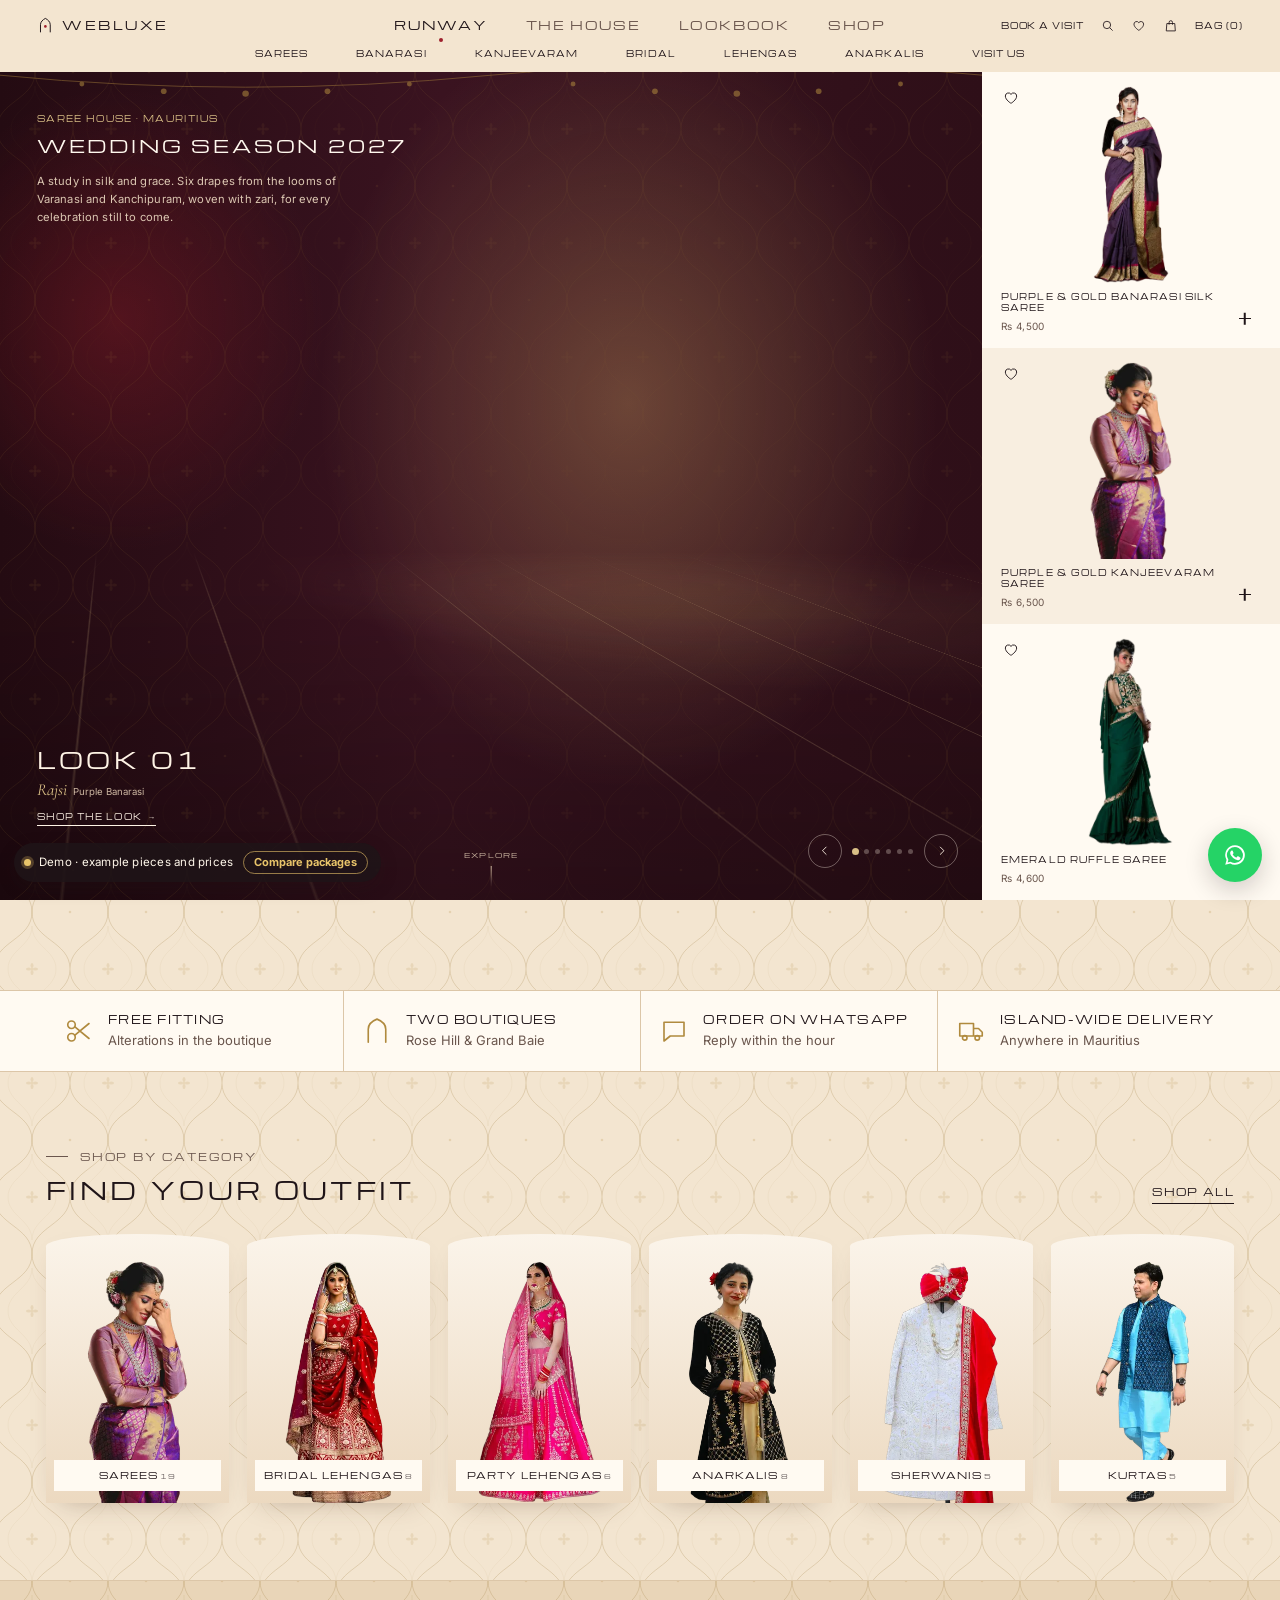
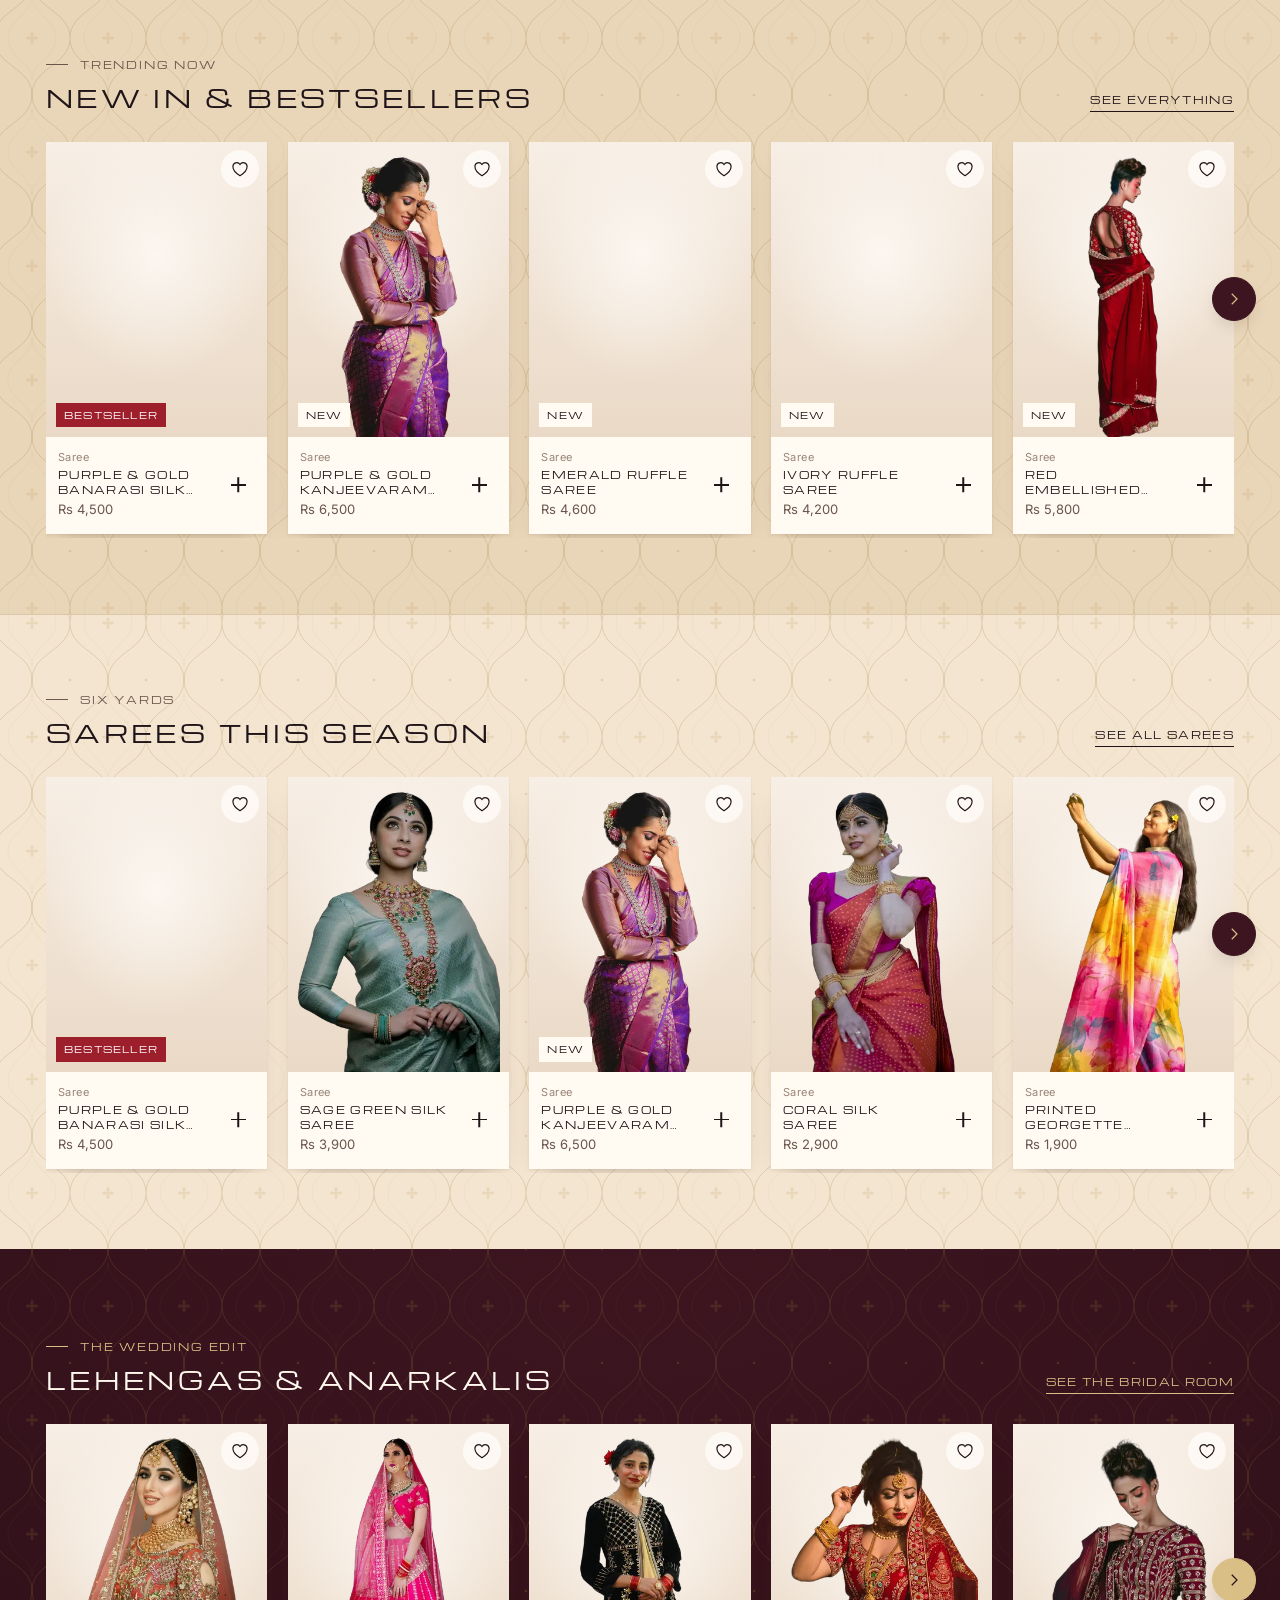
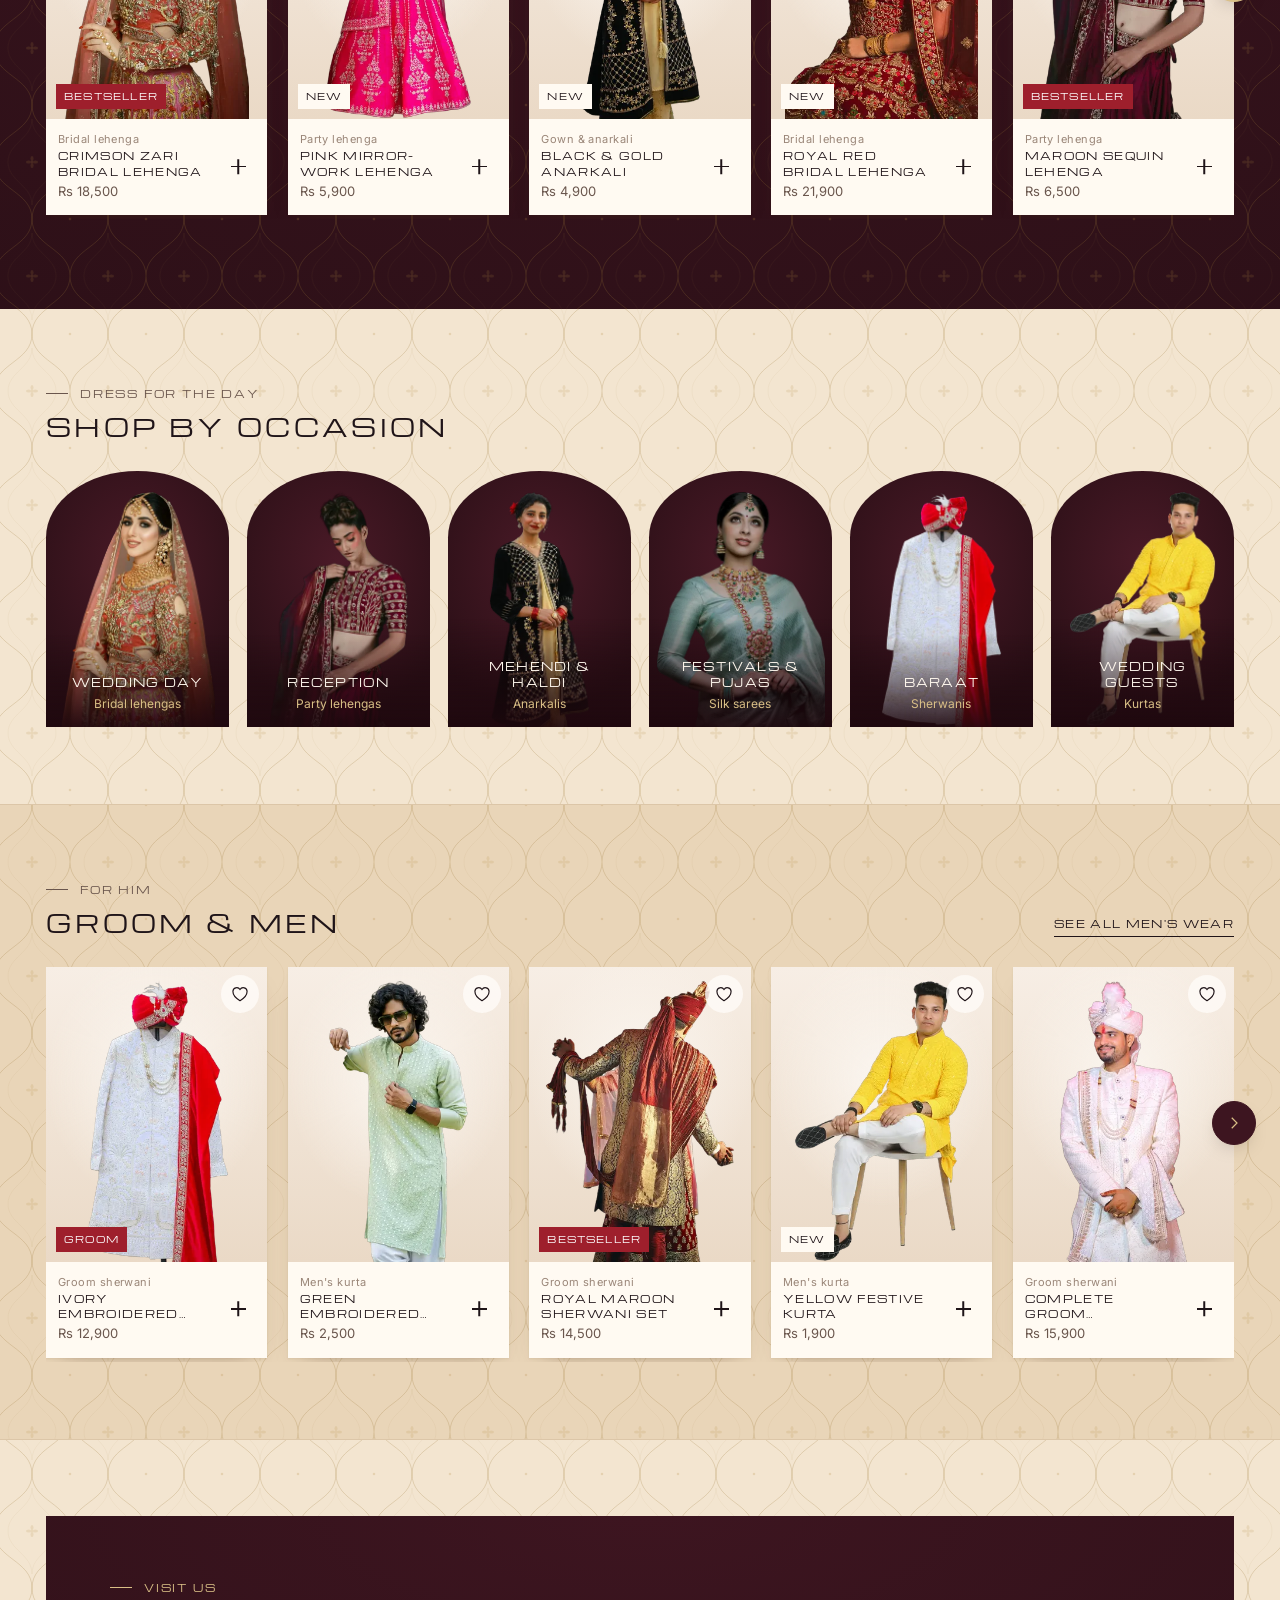
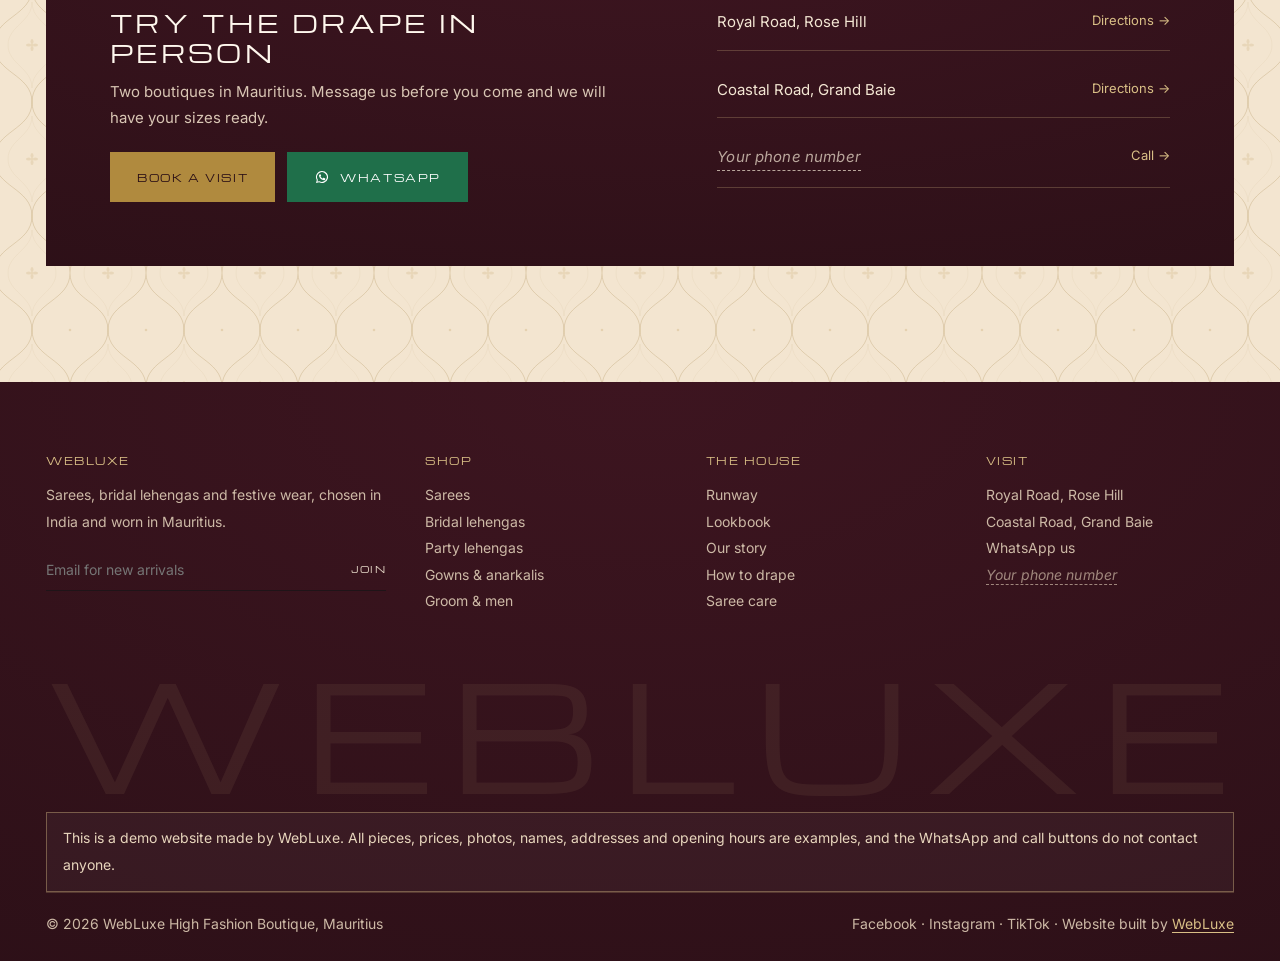
==== commit a3242649: "Runway: new opening curtain, tab curtain, organised home, warmer silk look - Opening curtain: pleate" ====
--- a/index.html
+++ b/index.html
@@ -6,11 +6,11 @@
 <meta name="viewport" content="width=device-width,initial-scale=1,viewport-fit=cover">
 <title>WebLuxe High Fashion Boutique | Saree House · Wedding Season 2027 Runway</title>
 <meta name="description" content="A runway of sarees where six looks stand in a line into the distance and every drag brings the next one to the front. Banarasi, Kanjeevaram and silk sarees from WebLuxe, Mauritius.">
-<meta name="theme-color" content="#fffcf8">
+<meta name="theme-color" content="#2a0f16">
 <meta property="og:title" content="WebLuxe High Fashion Boutique | Saree House · Wedding Season 2027 Runway">
 <meta property="og:description" content="A runway of sarees where six looks stand in a line into the distance and every drag brings the next one to the front. Banarasi, Kanjeevaram and silk sarees from WebLuxe, Mauritius.">
 <meta property="og:image" content="https://images.unsplash.com/photo-1721324807083-e9ddaa99310e?auto=format&fit=crop&w=1200&q=80">
-<link rel="icon" href="data:image/svg+xml,%3Csvg xmlns='http://www.w3.org/2000/svg' viewBox='0 0 64 64'%3E%3Crect width='64' height='64' fill='%23fffcf8'/%3E%3Cpath d='M14 58V30C14 19 22 11 32 5c10 6 18 14 18 25v28' fill='none' stroke='%231f1418' stroke-width='3'/%3E%3Ccircle cx='32' cy='36' r='5' fill='%239e1f2c'/%3E%3C/svg%3E">
+<link rel="icon" href="data:image/svg+xml,%3Csvg xmlns='http://www.w3.org/2000/svg' viewBox='0 0 64 64'%3E%3Crect width='64' height='64' rx='12' fill='%23150f14'/%3E%3Cpath d='M14 58V30C14 19 22 11 32 5c10 6 18 14 18 25v28' fill='none' stroke='%23e6cf9c' stroke-width='3'/%3E%3Ccircle cx='32' cy='36' r='5' fill='%239e1f2c'/%3E%3C/svg%3E">
 <link rel="preconnect" href="https://fonts.googleapis.com">
 <link rel="preconnect" href="https://fonts.gstatic.com" crossorigin>
 <link rel="preconnect" href="https://images.unsplash.com">
@@ -32,6 +32,7 @@
 .toran{position:absolute;left:0;right:0;top:0;height:calc(40*var(--u));pointer-events:none;color:var(--zari);opacity:.55}
 .toran svg{width:100%;height:100%;display:block}
 .line{position:absolute;inset:0;z-index:1}
+.stage.off .line{visibility:hidden}
 .m{position:absolute;left:0;top:0;transform-origin:0 0;will-change:transform;cursor:none}
 .m .a{position:absolute;inset:0;border-radius:50% 50% 0 0/29% 29% 0 0;overflow:hidden;background:#e8d9c8;box-shadow:0 30px 60px -30px rgba(70,40,30,.35)}
 .m .a img{width:100%;height:100%;object-fit:cover;pointer-events:none;-webkit-user-drag:none;transition:opacity .8s}
@@ -74,9 +75,9 @@
 .ring.drag{width:calc(84*var(--u));height:calc(34*var(--u));margin:calc(-17*var(--u)) 0 0 calc(-42*var(--u))}
 .ring.view{width:calc(70*var(--u));height:calc(70*var(--u));margin:calc(-35*var(--u)) 0 0 calc(-35*var(--u));border-color:var(--zari-l)}
 .ring.view span{opacity:1}
-.rail{position:relative;overflow:hidden;background:#f6efe7;min-height:0;touch-action:none}
-.card{position:absolute;left:0;top:0;width:100%;display:flex;flex-direction:column;padding:calc(18*var(--u)) calc(24*var(--u)) calc(18*var(--u));will-change:transform;background:#f6efe7}
-.card.alt{background:var(--paper)}
+.rail{position:relative;overflow:hidden;background:var(--card);min-height:0;touch-action:none}
+.card{position:absolute;left:0;top:0;width:100%;display:flex;flex-direction:column;padding:calc(18*var(--u)) calc(24*var(--u)) calc(18*var(--u));will-change:transform;background:var(--card)}
+.card.alt{background:#f8eee0}
 .card .fav{left:calc(16*var(--u));top:calc(12*var(--u));right:auto;width:calc(36*var(--u));height:calc(36*var(--u));min-width:32px;min-height:32px}
 .card .fav svg{width:calc(20*var(--u));height:calc(20*var(--u))}
 .shot{flex:1;min-height:0;display:block;position:relative;margin:0 calc(34*var(--u))}
@@ -87,13 +88,7 @@
 .card .meta span{display:block;grid-column:1;margin-top:calc(6*var(--u));font-size:calc(12.5*var(--u));color:var(--mid);letter-spacing:.03em}
 .card .add{grid-row:1/3;width:calc(30*var(--u));height:calc(30*var(--u));min-width:30px;min-height:30px}
 .card .add:before,.card .add:after{width:calc(15*var(--u));margin-left:calc(-7.5*var(--u))}
-.wait{position:fixed;inset:0;z-index:60;background:#2a0f16;transition:opacity .6s,visibility 0s .6s;display:grid;place-items:center;pointer-events:none}
-.wait.gone{opacity:0;visibility:hidden}
-.wait div{text-align:center;font-size:13px;letter-spacing:.28em}
-.wait svg{width:46px;height:46px;margin:0 auto 18px;color:var(--ink)}
-.wait em{display:block;width:120px;height:1px;margin:18px auto 0;background:rgba(31,20,24,.12);overflow:hidden;position:relative}
-.wait em:after{content:"";position:absolute;inset:0;background:var(--kumkum);transform-origin:0;animation:load 1.6s var(--ease) infinite}
-@keyframes load{0%{transform:scaleX(0)}60%{transform:scaleX(1)}100%{transform:scaleX(1);opacity:0}}
+.wait{position:fixed;inset:0;z-index:60}
 @media (max-width:820px){
   main{grid-template-columns:1fr;grid-template-rows:1fr 200px}
   .stage,.m{cursor:auto}.ring{display:none}
@@ -140,9 +135,11 @@
 .shot img.cutimg{border-radius:0;transform-origin:50% 100%}
 .card .shot:has(.cutimg){background:none}
 </style>
-<script type="speculationrules">{"prerender":[{"where":{"href_matches":"*.html"},"eagerness":"moderate"}]}</script>
+<script type="speculationrules">{"prefetch":[{"where":{"href_matches":"*.html*"},"eagerness":"moderate"}]}</script>
+<script>try{var v=sessionStorage.getItem('wl_veil');if(v){sessionStorage.removeItem('wl_veil');document.documentElement.classList.add('veil-in');document.documentElement.dataset.veil=v}}catch(e){}</script>
 </head>
 <body data-page="runway">
+<div class="veil" id="veil" aria-hidden="true"><i></i><i></i><b><svg viewBox="0 0 24 24"><path d="M5 22V11c0-4 3.2-7 7-9 3.8 2 7 5 7 9v11" fill="none" stroke="currentColor" stroke-width="1.1"/><circle cx="12" cy="13.5" r="1.9" fill="#c8334a"/></svg><span class="wide"></span></b></div>
 <div class="page">
   <a class="skip" href="#content">Skip to content</a>
 <header class="hdr">
@@ -194,20 +191,30 @@
     <p><svg viewBox="0 0 24 24" aria-hidden="true"><path d="M4 5h16v11H9l-5 4V5Z"/></svg><span><b>Order on WhatsApp</b>Reply within the hour</span></p>
     <p><svg viewBox="0 0 24 24" aria-hidden="true"><path d="M3 6h11v10H3zM14 10h4l3 3v3h-7"/><circle cx="7" cy="17.5" r="1.8"/><circle cx="17" cy="17.5" r="1.8"/></svg><span><b>Island-wide delivery</b>Anywhere in Mauritius</span></p>
   </div></div>
-  <div class="wrap">
+  <section class="xsec"><div class="wrap">
     <div class="ex-head"><div><p class="eyebrow">Shop by category</p><h2 class="h2">Find your outfit</h2></div><a class="link" href="shop.html">Shop all</a></div>
     <div class="cats" id="cats"></div>
-  </div>
-  <div class="wrap" style="margin-top:clamp(56px,8vw,100px)">
-    <div class="ex-head"><div><p class="eyebrow">New in</p><h2 class="h2">Sarees this season</h2></div><a class="link" href="shop.html?f=saree">See all sarees</a></div>
-    <div class="strip" id="strip"></div>
-  </div>
-  <section class="dark-band" aria-labelledby="db">
-    <div class="wrap">
-      <div class="ex-head"><div><p class="eyebrow">The wedding edit</p><h2 class="h2" id="db">Lehengas, anarkalis &amp; groom wear</h2></div><a class="link" href="shop.html?f=bridal">See the bridal room</a></div>
-      <div class="strip" id="strip2"></div>
-    </div>
-  </section>
+  </div></section>
+  <section class="xsec alt"><div class="wrap">
+    <div class="ex-head"><div><p class="eyebrow">Trending now</p><h2 class="h2">New in & bestsellers</h2></div><a class="link" href="shop.html">See everything</a></div>
+    <div class="crow"><button class="ca p" aria-label="Previous"><svg viewBox="0 0 24 24"><path d="M15 5l-7 7 7 7"/></svg></button><div class="strip" id="trend"></div><button class="ca n" aria-label="Next"><svg viewBox="0 0 24 24"><path d="M9 5l7 7-7 7"/></svg></button></div>
+  </div></section>
+  <section class="xsec"><div class="wrap">
+    <div class="ex-head"><div><p class="eyebrow">Six yards</p><h2 class="h2">Sarees this season</h2></div><a class="link" href="shop.html?f=saree">See all sarees</a></div>
+    <div class="crow"><button class="ca p" aria-label="Previous"><svg viewBox="0 0 24 24"><path d="M15 5l-7 7 7 7"/></svg></button><div class="strip" id="strip"></div><button class="ca n" aria-label="Next"><svg viewBox="0 0 24 24"><path d="M9 5l7 7-7 7"/></svg></button></div>
+  </div></section>
+  <section class="dark-band" aria-labelledby="db"><div class="wrap">
+    <div class="ex-head"><div><p class="eyebrow">The wedding edit</p><h2 class="h2" id="db">Lehengas &amp; anarkalis</h2></div><a class="link" href="shop.html?f=bridal">See the bridal room</a></div>
+    <div class="crow"><button class="ca p" aria-label="Previous"><svg viewBox="0 0 24 24"><path d="M15 5l-7 7 7 7"/></svg></button><div class="strip" id="strip2"></div><button class="ca n" aria-label="Next"><svg viewBox="0 0 24 24"><path d="M9 5l7 7-7 7"/></svg></button></div>
+  </div></section>
+  <section class="xsec"><div class="wrap">
+    <div class="ex-head"><div><p class="eyebrow">Dress for the day</p><h2 class="h2">Shop by occasion</h2></div></div>
+    <div class="occ" id="occ"></div>
+  </div></section>
+  <section class="xsec alt"><div class="wrap">
+    <div class="ex-head"><div><p class="eyebrow">For him</p><h2 class="h2">Groom &amp; men</h2></div><a class="link" href="shop.html?f=groom">See all men&#39;s wear</a></div>
+    <div class="crow"><button class="ca p" aria-label="Previous"><svg viewBox="0 0 24 24"><path d="M15 5l-7 7 7 7"/></svg></button><div class="strip" id="menrow"></div><button class="ca n" aria-label="Next"><svg viewBox="0 0 24 24"><path d="M9 5l7 7-7 7"/></svg></button></div>
+  </div></section>
   <div class="wrap">
     <section class="visit-band" aria-labelledby="vb">
       <div><p class="eyebrow">Visit us</p><h2 class="h2" id="vb" style="margin-top:12px">Try the drape in person</h2>
@@ -237,7 +244,7 @@
     </div>
 </footer>
 <a class="wa-float" href="https://wa.me/" target="_blank" rel="noopener" aria-label="Chat on WhatsApp"><svg viewBox="0 0 24 24" aria-hidden="true"><path fill="currentColor" d="M12 3a9 9 0 0 0-7.8 13.5L3 21l4.6-1.2A9 9 0 1 0 12 3Zm0 16.4a7.4 7.4 0 0 1-3.8-1l-.3-.2-2.7.7.7-2.6-.2-.3A7.4 7.4 0 1 1 12 19.4Zm4.1-5.5c-.2-.1-1.3-.7-1.5-.7s-.4-.1-.5.1-.6.7-.7.9-.3.2-.5 0a6 6 0 0 1-3-2.6c-.2-.4.2-.4.7-1.3a.4.4 0 0 0 0-.4l-.7-1.6c-.2-.4-.4-.4-.5-.4h-.5a.9.9 0 0 0-.6.3 2.7 2.7 0 0 0-.8 2 4.6 4.6 0 0 0 1 2.4 10.6 10.6 0 0 0 4 3.6c1.5.6 2.1.7 2.8.6a2.4 2.4 0 0 0 1.6-1.1 2 2 0 0 0 .1-1.1c0-.2-.2-.2-.4-.3Z"/></svg></a>
-<div class="wait" id="wait" aria-hidden="true"><i class="wl"></i><i class="wr"></i><div class="wc"><svg viewBox="0 0 24 24"><path d="M5 22V11c0-4 3.2-7 7-9 3.8 2 7 5 7 9v11" fill="none" stroke="currentColor" stroke-width="1.1"/><circle cx="12" cy="13.5" r="1.9" fill="#9e1f2c"/></svg><span class="wide wword">WebLuxe</span><em></em></div></div>
+<div class="wait" id="wait" aria-hidden="true"><i class="wl"></i><i class="wr"></i><div class="wt"><svg viewBox="0 0 1200 90" preserveAspectRatio="none"><path d="M0 6 Q150 70 300 6 T600 6 T900 6 T1200 6" fill="none" stroke="currentColor" stroke-width="1.2"/><g fill="currentColor"><circle cx="75" cy="30" r="4"/><circle cx="150" cy="38" r="5.5"/><circle cx="225" cy="30" r="4"/><circle cx="375" cy="30" r="4"/><circle cx="450" cy="38" r="5.5"/><circle cx="525" cy="30" r="4"/><circle cx="675" cy="30" r="4"/><circle cx="750" cy="38" r="5.5"/><circle cx="825" cy="30" r="4"/><circle cx="975" cy="30" r="4"/><circle cx="1050" cy="38" r="5.5"/><circle cx="1125" cy="30" r="4"/><path d="M150 44l5 14-5 12-5-12zM450 44l5 14-5 12-5-12zM750 44l5 14-5 12-5-12zM1050 44l5 14-5 12-5-12z"/><circle cx="300" cy="6" r="4"/><circle cx="600" cy="6" r="4"/><circle cx="900" cy="6" r="4"/></g></svg></div><div class="wc"><span class="glow"></span><svg viewBox="0 0 24 24"><path d="M5 22V11c0-4 3.2-7 7-9 3.8 2 7 5 7 9v11" fill="none" stroke="currentColor" stroke-width="1.1"/><circle cx="12" cy="13.5" r="1.9" fill="#c8334a"/></svg><span class="wide wword">WebLuxe</span><small class="wide wsub">High Fashion Boutique</small><em></em><small class="serif wseason">Wedding Season 2027</small></div><span class="wide wskip">Tap to enter</span></div>
 <nav class="drawer" id="drawer" aria-label="Menu" aria-hidden="true">
     <div class="big"><a class="wide on" href="index.html">Runway<small>Six looks</small></a><a class="wide" href="house.html">The House<small>Our story & craft</small></a><a class="wide" href="lookbook.html">Lookbook<small>Wedding Season 2027</small></a><a class="wide" href="shop.html">Shop<small>Every saree</small></a><a class="wide" href="visit.html">Visit us<small>Two boutiques</small></a></div>
     <div class="small"><a class="wide" href="shop.html?q=banarasi">Banarasi</a><a class="wide" href="shop.html?q=kanjeevaram">Kanjeevaram</a><a class="wide" href="shop.html?f=bridal">Bridal</a><a class="wide" href="shop.html?f=lehenga">Lehengas</a><a class="wide" href="shop.html?f=gown">Anarkalis</a></div>
--- a/assets/css/site.css
+++ b/assets/css/site.css
@@ -5,7 +5,7 @@
    ============================================================================= */
 :root{
   --u:max(.8px,min(calc(100vw/1600),calc(100vh/900)));
-  --ink:#1f1418;--mid:#6e5a52;--dim:#a08d82;--line:#e2d1bd;--haze:#ecdcc6;--paper:#f6ecdf;--wine:#2a0f16;--wine-2:#3d1520;
+  --ink:#1f1418;--mid:#6a564d;--dim:#9a8678;--line:#dcc6a8;--haze:#e9d5b8;--paper:#f3e5d0;--card:#fffaf2;--wine:#2a0f16;--wine-2:#3d1520;
   --kumkum:#9e1f2c;--zari:#b08a3e;--zari-l:#d9bf86;--rose:#d8a7a0;
   --gut:clamp(16px,4vw,46px);--max:1320px;
   --ease:cubic-bezier(.2,.8,.2,1);
@@ -84,7 +84,8 @@
 /* ------------------------------------------------------------------ toast */
 .toast{position:fixed;left:50%;bottom:calc(22px + env(safe-area-inset-bottom));z-index:50;display:flex;align-items:center;gap:18px;background:var(--ink);color:var(--paper);
   padding:14px 18px 14px 20px;font-size:13px;border-radius:2px;transform:translate(-50%,140%);opacity:0;transition:transform .45s var(--ease),opacity .3s;width:max-content;max-width:calc(100vw - 32px)}
-.toast.on{transform:translate(-50%,0);opacity:1}
+.toast{pointer-events:none;visibility:hidden}
+.toast.on{transform:translate(-50%,0);opacity:1;pointer-events:auto;visibility:visible}
 .toast a{font-family:Michroma,sans-serif;font-size:9.5px;letter-spacing:.14em;text-transform:uppercase;border-bottom:1px solid currentColor;padding-bottom:2px;white-space:nowrap;color:var(--zari-l)}
 
 /* ------------------------------------------------------------------ shared bits */
@@ -422,7 +423,7 @@
   :root{--tab:calc(62px + env(safe-area-inset-bottom))}
   body{padding-bottom:var(--tab)}
   .tabbar{display:grid;grid-template-columns:repeat(5,1fr);position:fixed;left:0;right:0;bottom:0;z-index:28;height:var(--tab);padding-bottom:env(safe-area-inset-bottom);
-    background:#f8f0e6;border-top:1px solid var(--line)}
+    background:#fbf3e7;border-top:1px solid var(--line)}
   .tabbar a{display:flex;flex-direction:column;align-items:center;justify-content:center;gap:4px;font-size:10.5px;letter-spacing:.02em;color:var(--mid);position:relative;-webkit-tap-highlight-color:transparent}
   .tabbar svg{width:23px;height:23px;fill:none;stroke:currentColor;stroke-width:1.5;stroke-linejoin:round;stroke-linecap:round;transition:transform .3s var(--ease)}
   .tabbar a:active svg{transform:scale(.88)}
@@ -485,15 +486,9 @@
   .usp p:nth-child(n+3){border-top:1px solid var(--line)}
   .usp svg{width:24px;height:24px}
 }
-.pc .tag{color:var(--ink)}
 .dark-band .sheen,.visit-band .sheen{background-image:linear-gradient(105deg,#fff8ee 42%,#c9a45c 48%,#f3dfae 50%,#c9a45c 52%,#fff8ee 58%)}
-.dark-band .pc .meta small{color:#b9a08d}
-.dark-band .pc .meta span{color:var(--zari-l)}
-.dark-band .pc .meta h3{color:#fff8ee}
-.dark-band .pc button,.dark-band .pc .add{color:#fff8ee}
 .foot .demo-note{background:rgba(255,255,255,.04);border-color:rgba(217,191,134,.4);color:#e8d6bd}
 .foot .credit{color:var(--zari-l)}
-.pc .fav{color:var(--ink)}
 
 /* page titles sit on a wine banner, like the runway */
 html{overflow-x:clip}
@@ -507,3 +502,63 @@
 .page-top:has(.h1) .crumbs{color:#bfa996}
 .page-top:has(.h1) .crumbs a:hover{color:#fff}
 .lb-hero{padding-left:16px;padding-right:16px}
+
+/* ------------------------------------------------------------------ home bands: rows with arrows, occasions */
+.usp{margin-bottom:0}
+.xsec{padding:clamp(44px,6vw,80px) 0}
+.xsec.alt{background:rgba(236,220,198,.55);border-top:1px solid var(--line);border-bottom:1px solid var(--line)}
+.xsec .ex-head,.dark-band .ex-head{margin-bottom:clamp(18px,2.4vw,30px)}
+.dark-band{margin-top:0}
+.visit-band{margin-top:clamp(44px,6vw,80px)}
+.crow{position:relative}
+.crow .strip{display:grid;grid-auto-flow:column;grid-auto-columns:calc((100% - 4 * clamp(12px,1.6vw,22px)) / 5);grid-template-columns:none;overflow-x:auto;scroll-snap-type:x mandatory;scrollbar-width:none;padding-bottom:4px}
+.crow .strip::-webkit-scrollbar{display:none}
+.crow .strip>*{scroll-snap-align:start}
+.ca{position:absolute;top:34%;z-index:3;width:44px;height:44px;border-radius:50%;background:var(--paper);border:1px solid var(--line);display:grid;place-items:center;box-shadow:0 8px 20px -10px rgba(31,20,24,.35);transition:opacity .25s,background .2s,color .2s}
+.ca svg{width:18px;height:18px;fill:none;stroke:currentColor;stroke-width:1.6}
+.ca:hover{background:var(--ink);color:var(--paper)}
+.ca.p{left:-22px}.ca.n{right:-22px}
+.ca[disabled]{opacity:0;pointer-events:none}
+.dark-band .ca{background:var(--zari-l);color:var(--wine);border-color:var(--zari-l)}
+.occ{display:grid;grid-template-columns:repeat(6,1fr);gap:clamp(10px,1.4vw,18px)}
+.oc{position:relative;display:block;aspect-ratio:3/4.2;overflow:hidden;background:radial-gradient(70% 60% at 50% 35%,#4a1a27,var(--wine));border-radius:50% 50% 0 0/26% 26% 0 0}
+.oc img{position:absolute;inset:8% 0 0;width:100%;height:92%;object-fit:contain;object-position:50% 100%;transition:transform .8s var(--ease)}
+.oc:hover img{transform:scale(1.05)}
+.oc span{position:absolute;left:0;right:0;bottom:0;padding:40px 12px 14px;text-align:center;background:linear-gradient(transparent,rgba(30,8,14,.9));color:#fff8ee}
+.oc b{display:block;font-family:Michroma,sans-serif;font-weight:400;text-transform:uppercase;font-size:10.5px;letter-spacing:.12em}
+.oc small{display:block;margin-top:4px;font-size:12px;color:var(--zari-l)}
+@media (max-width:1100px){.crow .strip{grid-auto-columns:calc((100% - 3 * 16px) / 4)}.ca.p{left:-10px}.ca.n{right:-10px}.occ{grid-template-columns:repeat(3,1fr)}}
+@media (max-width:820px){
+  .crow .strip{display:flex;gap:12px;margin:0 calc(-1 * var(--gut));padding:0 var(--gut) 6px;scroll-padding:0 var(--gut)}
+  .crow .strip .pc{flex:0 0 46%}
+  .ca{display:none}
+  .occ{grid-template-columns:repeat(2,1fr);gap:10px}
+  .oc b{font-size:10px}
+}
+
+/* ------------------------------------------------------------------ cards on patterned silk: pieces sit on cream cards over the trellis */
+.btn.wa,.btn.wa:hover{color:#fff}
+.pc{color:var(--ink);background:var(--card);box-shadow:0 1px 2px rgba(80,50,30,.08),0 12px 26px -16px rgba(80,50,30,.38)}
+.pc .meta{padding:12px 12px 14px}
+.pc .ph.cutbg{background:linear-gradient(180deg,#fbf4ea,#efdfca)}
+.pc .tag{background:var(--card);color:var(--ink)}
+.pc .tag.red{background:var(--kumkum);color:#fff}
+.pc .fav{color:var(--ink)}
+.cat{background:linear-gradient(180deg,#fbf4ea,#ecd9c0);box-shadow:0 12px 26px -16px rgba(80,50,30,.38)}
+.cat span{background:var(--card)}
+.xsec.alt{background:var(--jaal) 50% 0/76px 114px,var(--haze)}
+.usp{background:var(--card)}
+.ca{background:var(--wine-2);color:var(--zari-l);border-color:var(--wine-2)}
+.ca:hover{background:var(--wine);color:#fff}
+.dark-band .ca{background:var(--zari-l);color:var(--wine);border-color:var(--zari-l)}
+@media (hover:none),(max-width:820px){.pc.reveal,.cat.reveal,.oc.reveal{opacity:1;transform:none;transition:none}}
+.pc .meta h3{display:-webkit-box;-webkit-line-clamp:2;-webkit-box-orient:vertical;overflow:hidden}
+@media (max-width:820px){
+  /* product names read as plain two-line labels on phones (the wide capitals wrapped to five lines) */
+  body .pc .meta h3,body .card .meta h3{font-family:Inter,system-ui,sans-serif;text-transform:none;letter-spacing:0;font-size:13.5px;line-height:1.35;font-weight:500;min-height:2.7em;
+    display:-webkit-box;-webkit-line-clamp:2;-webkit-box-orient:vertical;overflow:hidden}
+  body .pc .meta{padding:10px 10px 12px}
+  body .pc .meta span,body .card .meta span{font-size:14px;color:var(--ink);font-weight:500}
+  .xsec{padding:36px 0}
+  .ex-head .h2{font-size:17px}
+}
--- a/assets/css/fx.css
+++ b/assets/css/fx.css
@@ -14,34 +14,68 @@
 ::view-transition-old(pic),::view-transition-new(pic){height:100%;object-fit:contain;object-position:50% 100%}
 #main,.look-sec:target .arch img{view-transition-name:pic}
 
-/* ---------- opening curtain (home page) */
-.wait{background:none;display:block}
-.wait .wl,.wait .wr{position:absolute;top:0;bottom:0;width:50.5%;background:linear-gradient(90deg,#2a0f16,#3d1520);transition:transform 1.15s cubic-bezier(.7,0,.2,1)}
-.wait .wl{left:0;box-shadow:inset -1px 0 0 rgba(176,138,62,.35)}
-.wait .wr{right:0;background:linear-gradient(270deg,#2a0f16,#3d1520);box-shadow:inset 1px 0 0 rgba(176,138,62,.35)}
-.wait .wl:after,.wait .wr:after{content:"";position:absolute;top:0;bottom:0;width:22px;opacity:.5;
-  background:repeating-linear-gradient(90deg,rgba(176,138,62,0) 0 5px,rgba(217,191,134,.22) 5px 6px)}
-.wait .wl:after{right:0}.wait .wr:after{left:0}
-.wait .wc{position:absolute;left:50%;top:50%;transform:translate(-50%,-50%);text-align:center;transition:opacity .45s,transform .7s var(--ease)}
-.wait .wc svg{width:54px;height:54px;margin:0 auto 20px;color:var(--zari-l);overflow:visible}
+/* ---------- opening curtain (home page): wine silk, a garland drops, the arch is drawn in gold, then the curtains part */
+.wait{background:none;display:block;overflow:hidden;cursor:pointer}
+.wait .wl,.wait .wr{position:absolute;top:0;bottom:0;width:50.5%;transition:transform 1.25s cubic-bezier(.7,0,.2,1);background:repeating-linear-gradient(90deg,rgba(0,0,0,.16) 0,rgba(255,220,180,.05) 34px,rgba(0,0,0,.16) 68px),linear-gradient(90deg,#2a0f16,#44182a)}
+.wait .wl{left:0;box-shadow:inset -1px 0 0 rgba(217,191,134,.3)}
+.wait .wr{right:0;box-shadow:inset 1px 0 0 rgba(217,191,134,.3);background:repeating-linear-gradient(90deg,rgba(0,0,0,.16) 0,rgba(255,220,180,.05) 34px,rgba(0,0,0,.16) 68px),linear-gradient(270deg,#2a0f16,#44182a)}
+.wait .wt{position:absolute;left:0;right:0;top:0;height:clamp(46px,9vh,90px);color:#d9bf86;transition:transform .7s cubic-bezier(.6,0,.4,1),opacity .5s}
+.wait .wt svg{width:100%;height:100%;display:block}
+.wait .wc{position:absolute;left:50%;top:50%;transform:translate(-50%,-50%);text-align:center;transition:opacity .45s,transform .7s var(--ease);color:#fff8ee;white-space:nowrap}
+.wait .glow{position:absolute;left:50%;top:44%;width:min(120vw,620px);height:min(120vw,620px);margin:calc(min(120vw,620px) / -2) 0 0 calc(min(120vw,620px) / -2);border-radius:50%;
+  background:radial-gradient(closest-side,rgba(233,186,112,.34),rgba(233,186,112,.1) 55%,transparent);pointer-events:none}
+.wait .wc svg{position:relative;width:74px;height:74px;margin:0 auto 22px;color:#e6cf9c;overflow:visible;display:block}
 .wait .wc svg path{stroke-dasharray:60;stroke-dashoffset:0}
 .wait .wc svg circle{transform-origin:12px 13.5px}
-.wait .wword{display:block;color:#fff8ee;font-size:15px;letter-spacing:.34em;margin-right:-.34em;white-space:nowrap}
+.wait .wword{position:relative;display:block;font-size:clamp(20px,5.4vw,30px);letter-spacing:.34em;margin-right:-.34em}
 .wait .wword b{display:inline-block;font-weight:400}
-.wait em{display:block;width:140px;height:1px;margin:20px auto 0;background:rgba(217,191,134,.2);overflow:hidden;position:relative}
-.wait em:after{content:"";position:absolute;inset:0;background:linear-gradient(90deg,var(--zari),var(--kumkum));transform-origin:0;animation:load 1.6s var(--ease) infinite}
-.wait.full .wc svg path{animation:draw 1.3s cubic-bezier(.6,0,.2,1) both}
-.wait.full .wc svg circle{animation:pop .5s .95s cubic-bezier(.3,1.6,.5,1) both}
-.wait.full .wword b{animation:rise .7s calc(.35s + var(--i) * 55ms) var(--ease) both}
-.wait.full em{animation:fade .5s .9s both}
+.wait .wsub{position:relative;display:block;margin-top:12px;font-size:clamp(8.5px,2.3vw,10.5px);letter-spacing:.34em;margin-right:-.34em;color:#d9bf86}
+.wait em{position:relative;display:block;width:150px;height:1px;margin:22px auto 0;background:rgba(217,191,134,.22);overflow:hidden}
+.wait em:after{content:"";position:absolute;inset:0;background:linear-gradient(90deg,#b08a3e,#f3dfae);transform-origin:0;transform:scaleX(0)}
+.wait .wseason{position:relative;display:block;margin-top:16px;font-style:italic;font-size:clamp(17px,4.6vw,21px);color:#ecd9c4}
+.wait .wskip{position:absolute;left:0;right:0;bottom:calc(26px + env(safe-area-inset-bottom));text-align:center;font-size:9px;letter-spacing:.3em;color:rgba(217,191,134,.6);transition:opacity .3s}
+.wait u{position:absolute;border-radius:50%;background:#f3dfae;opacity:0;text-decoration:none;animation:twinkle 2.4s ease-in-out infinite}
+.wait.full .wt{animation:drop 1.1s .1s cubic-bezier(.3,1.5,.5,1) both}
+.wait.full .glow{animation:glow 1.6s .2s cubic-bezier(.2,.8,.2,1) both}
+.wait.full .wc svg path{animation:draw 1.4s .25s cubic-bezier(.6,0,.2,1) both}
+.wait.full .wc svg circle{animation:pop .5s 1.3s cubic-bezier(.3,1.6,.5,1) both}
+.wait.full .wword b{animation:rise .7s calc(.7s + var(--i) * 60ms) var(--ease) both}
+.wait.full .wsub{animation:fade .6s 1.35s both}
+.wait.full em:after{animation:fill 1.5s .9s cubic-bezier(.6,0,.2,1) both}
+.wait.full .wseason{animation:rise .8s 1.7s var(--ease) both}
+.wait.full .wskip{animation:fade .6s 1.6s both}
+.wait.quick em:after{transform:none}
+.wait.quick .wseason,.wait.quick .wskip{display:none}
+@keyframes drop{from{transform:translateY(-110%)}}
+@keyframes glow{from{opacity:0;transform:scale(.5)}}
 @keyframes draw{from{stroke-dashoffset:60}}
 @keyframes pop{from{transform:scale(0)}}
 @keyframes rise{from{opacity:0;transform:translateY(.9em)}}
 @keyframes fade{from{opacity:0}}
-.wait.gone{opacity:1;visibility:hidden;transition:visibility 0s 1.2s}
-.wait.gone .wc{opacity:0;transform:translate(-50%,-56%)}
+@keyframes fill{to{transform:none}}
+@keyframes twinkle{0%,100%{opacity:0;transform:scale(.4)}50%{opacity:.9;transform:scale(1)}}
+.wait.gone{visibility:hidden;pointer-events:none;transition:visibility 0s 1.3s}
+.wait.gone .wc{opacity:0;transform:translate(-50%,-58%)}
+.wait.gone .wt{transform:translateY(-110%);opacity:0}
+.wait.gone .wskip,.wait.gone u{opacity:0;animation:none}
 .wait.gone .wl{transform:translateX(-101%)}
 .wait.gone .wr{transform:translateX(101%)}
+html.veil-in .wait{display:none}
+
+/* ---------- tab curtain: the same wine curtains close on the page you leave and part on the one you open */
+.veil{position:fixed;inset:0;z-index:70;pointer-events:none;visibility:hidden;transition:visibility 0s .75s}
+.veil i{position:absolute;top:0;bottom:0;left:0;width:50.5%;transform:translateX(-101%);transition:transform .7s cubic-bezier(.7,0,.2,1);background:repeating-linear-gradient(90deg,rgba(0,0,0,.16) 0,rgba(255,220,180,.05) 34px,rgba(0,0,0,.16) 68px),linear-gradient(90deg,#2a0f16,#44182a);box-shadow:inset -1px 0 0 rgba(217,191,134,.3)}
+.veil i+i{left:auto;right:0;transform:translateX(101%);background:repeating-linear-gradient(90deg,rgba(0,0,0,.16) 0,rgba(255,220,180,.05) 34px,rgba(0,0,0,.16) 68px),linear-gradient(270deg,#2a0f16,#44182a);box-shadow:inset 1px 0 0 rgba(217,191,134,.3)}
+.veil b{position:absolute;left:50%;top:50%;transform:translate(-50%,-42%);opacity:0;transition:opacity .25s,transform .5s var(--ease);font-weight:400;text-align:center;color:#fff8ee;white-space:nowrap}
+.veil b svg{width:44px;height:44px;margin:0 auto 16px;display:block;color:#e6cf9c}
+.veil b span{font-size:clamp(15px,4.2vw,20px);letter-spacing:.3em;margin-right:-.3em}
+.veil.on{visibility:visible;pointer-events:auto;transition:none}
+.veil.on i{transform:none;transition-duration:.42s}
+.veil.on b{opacity:1;transform:translate(-50%,-50%);transition-delay:.12s}
+html.veil-in .veil{visibility:visible;transition:none}
+html.veil-in .veil i{transform:none;transition:none}
+html.veil-in .veil b{opacity:1;transform:translate(-50%,-50%);transition:none}
+html.veiling .hdr,html.veiling .tabbar,html.veil-in .hdr,html.veil-in .tabbar{view-transition-name:none}
 
 /* the runway steps forward as the curtain opens */
 .stage.enter .line{animation:push 1.8s .1s cubic-bezier(.2,.8,.2,1) both}
@@ -115,13 +149,13 @@
    (Mughal trellis) like a wallpaper behind the pages. Both are tiny inline SVGs.
    ============================================================================= */
 :root{
-  --grain:url("[data-uri]");
-  --jaal:url("data:image/svg+xml,%3Csvg xmlns='http://www.w3.org/2000/svg' width='76' height='114' viewBox='0 0 76 114'%3E%3Cg fill='none' stroke='%23b08a3e' stroke-opacity='.2' stroke-width='.75'%3E%3Cpath d='M38 0C38 28 0 29 0 57S38 86 38 114M38 0C38 28 76 29 76 57S38 86 38 114'/%3E%3Cpath d='M38 14C38 34 14 38 14 57S38 80 38 100M38 14C38 34 62 38 62 57S38 80 38 100' stroke-opacity='.08'/%3E%3C/g%3E%3Cg fill='%23b08a3e' fill-opacity='.16'%3E%3Cellipse cx='38' cy='53.6' rx='1.5' ry='2.6'/%3E%3Cellipse cx='38' cy='60.4' rx='1.5' ry='2.6'/%3E%3Cellipse cx='34.6' cy='57' rx='2.6' ry='1.5'/%3E%3Cellipse cx='41.4' cy='57' rx='2.6' ry='1.5'/%3E%3C/g%3E%3Cg fill='%23b08a3e' fill-opacity='.22'%3E%3Ccircle cx='38' cy='57' r='1'/%3E%3Ccircle cx='0' cy='0' r='1.3'/%3E%3Ccircle cx='76' cy='0' r='1.3'/%3E%3Ccircle cx='0' cy='114' r='1.3'/%3E%3Ccircle cx='76' cy='114' r='1.3'/%3E%3C/g%3E%3C/svg%3E");
+  --jaal:url("data:image/svg+xml,%3Csvg xmlns='http://www.w3.org/2000/svg' width='76' height='114' viewBox='0 0 76 114'%3E%3Cg fill='none' stroke='%239a7430' stroke-opacity='.3' stroke-width='.75'%3E%3Cpath d='M38 0C38 28 0 29 0 57S38 86 38 114M38 0C38 28 76 29 76 57S38 86 38 114'/%3E%3Cpath d='M38 14C38 34 14 38 14 57S38 80 38 100M38 14C38 34 62 38 62 57S38 80 38 100' stroke-opacity='.08'/%3E%3C/g%3E%3Cg fill='%23b08a3e' fill-opacity='.16'%3E%3Cellipse cx='38' cy='53.6' rx='1.5' ry='2.6'/%3E%3Cellipse cx='38' cy='60.4' rx='1.5' ry='2.6'/%3E%3Cellipse cx='34.6' cy='57' rx='2.6' ry='1.5'/%3E%3Cellipse cx='41.4' cy='57' rx='2.6' ry='1.5'/%3E%3C/g%3E%3Cg fill='%23b08a3e' fill-opacity='.22'%3E%3Ccircle cx='38' cy='57' r='1'/%3E%3Ccircle cx='0' cy='0' r='1.3'/%3E%3Ccircle cx='76' cy='0' r='1.3'/%3E%3Ccircle cx='0' cy='114' r='1.3'/%3E%3Ccircle cx='76' cy='114' r='1.3'/%3E%3C/g%3E%3C/svg%3E");
 }
-body{background:var(--grain),var(--jaal) 50% 0/76px 114px,var(--paper)}
-.hdr,.tools,.look-nav,.bar,.page,.drape,.search form,.card.alt{background:var(--paper)}
-.card,.rail{background:#f6efe7}
-.band,.summary{background:var(--grain),var(--jaal) 50% 0/76px 114px,var(--haze)}
+body{background:var(--jaal) 50% 0/76px 114px,var(--paper)}
+.hdr,.tools,.look-nav,.bar,.page,.search form{background:var(--paper)}
+.drape,.card.alt{background:#f8eee0}
+.card,.rail{background:var(--card)}
+.band,.summary{background:var(--jaal) 50% 0/76px 114px,var(--haze)}
 .dark-band{background:var(--jaal) 50% 0/76px 114px,radial-gradient(120% 140% at 50% 0%,var(--wine-2),var(--wine))}
 .foot,.visit-band{background:radial-gradient(120% 140% at 50% 0%,var(--wine-2),var(--wine))}
 
